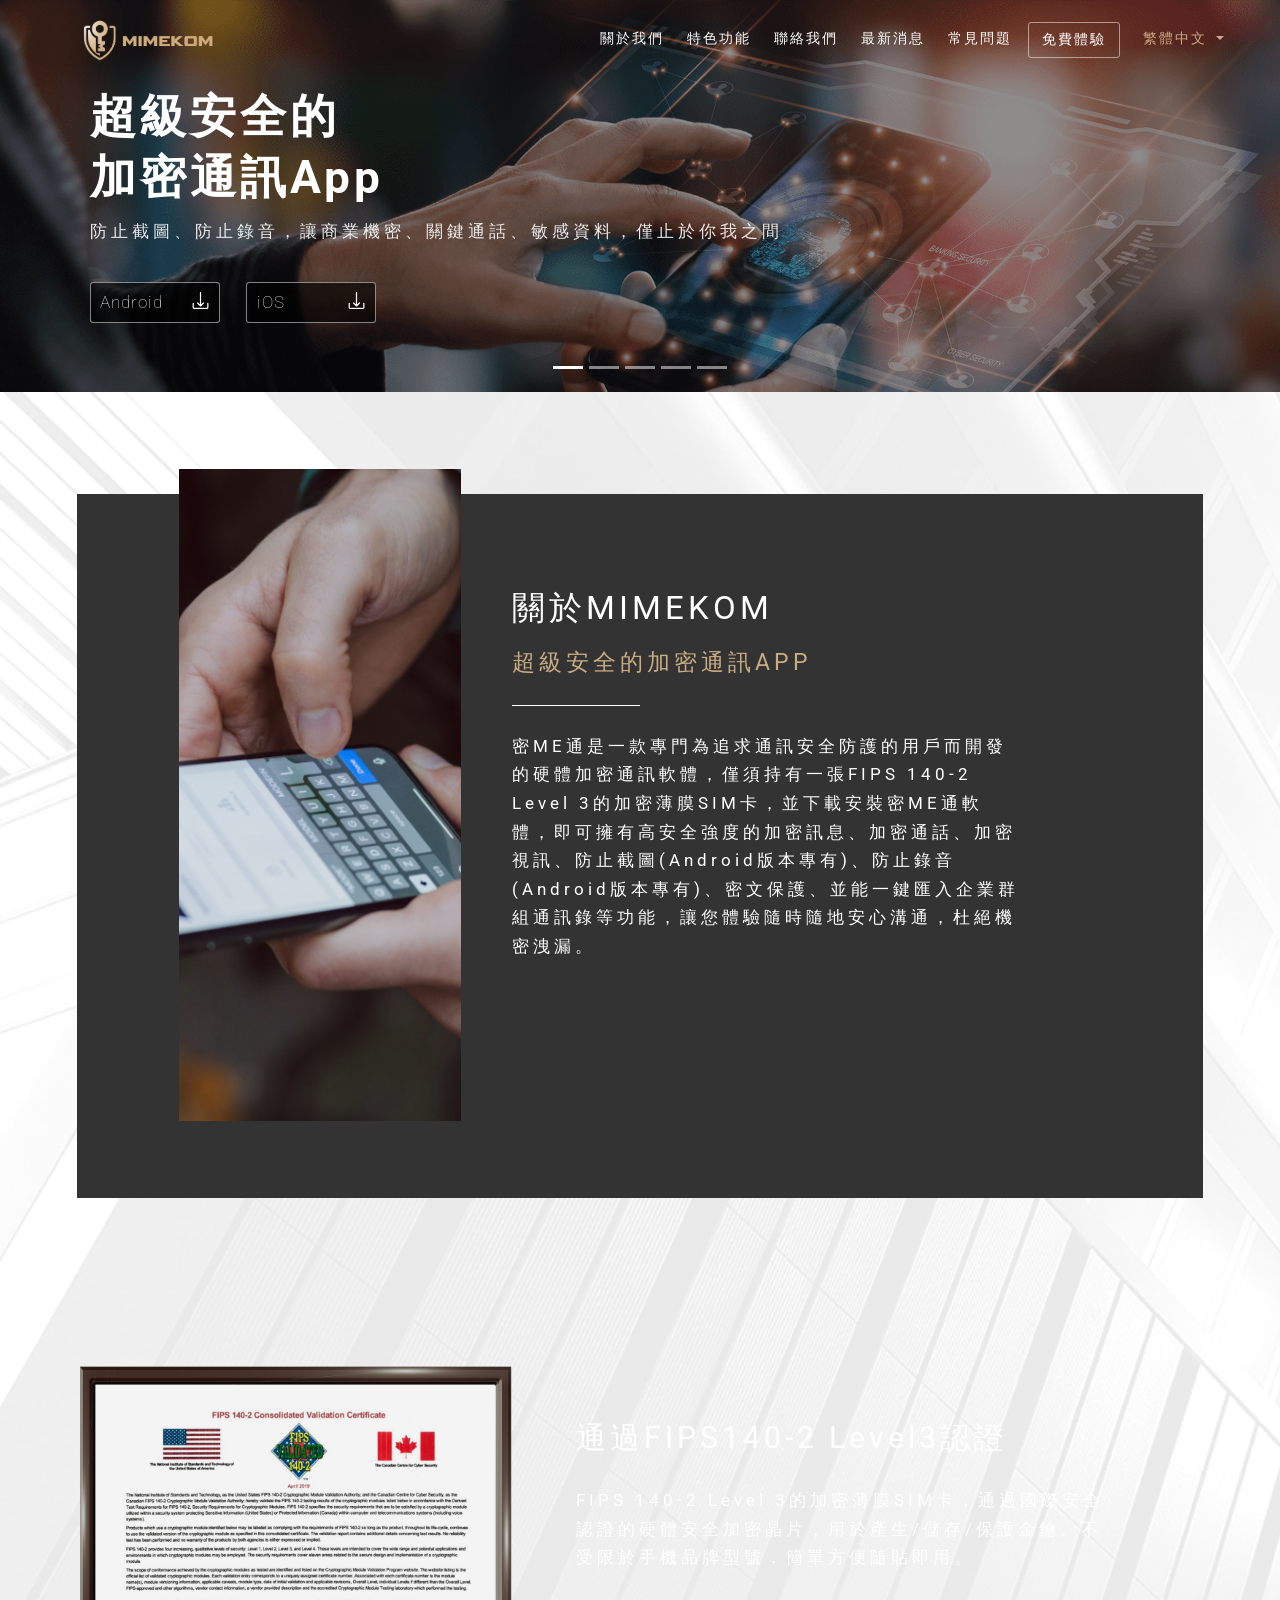
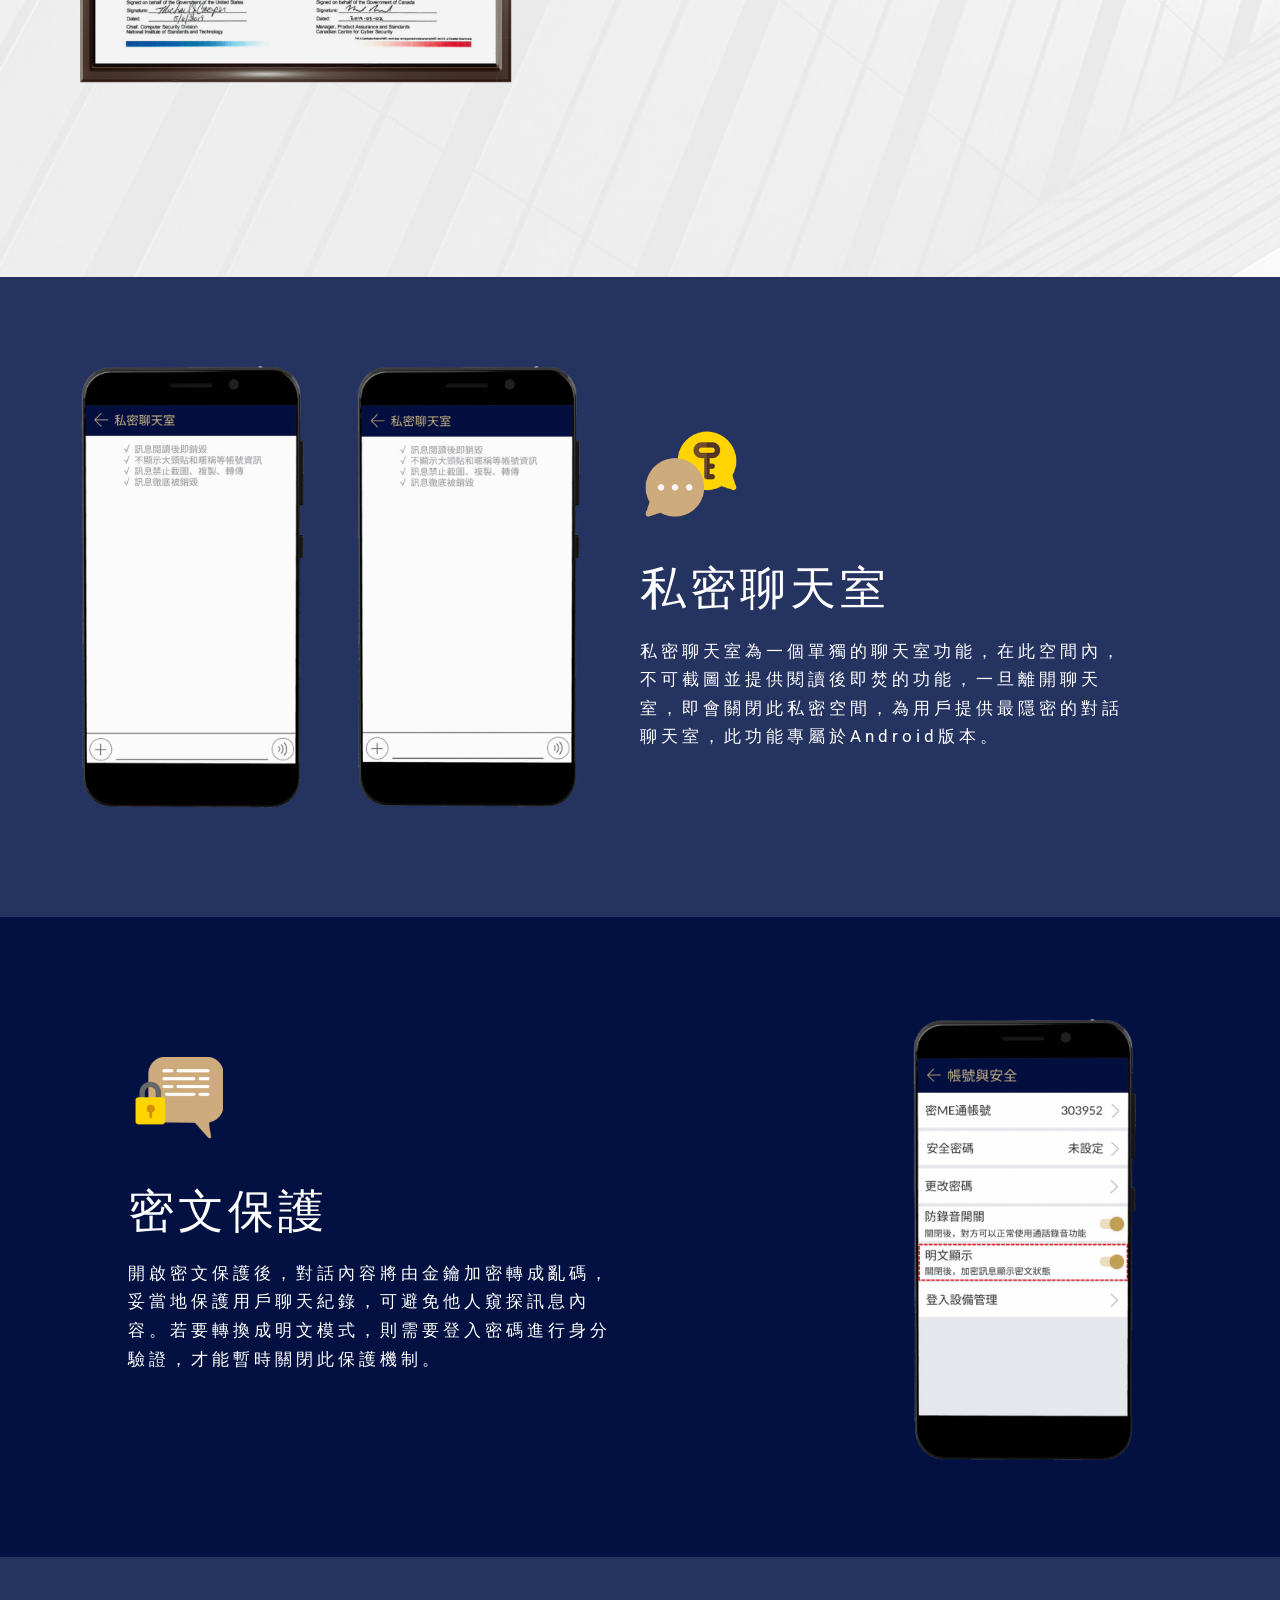
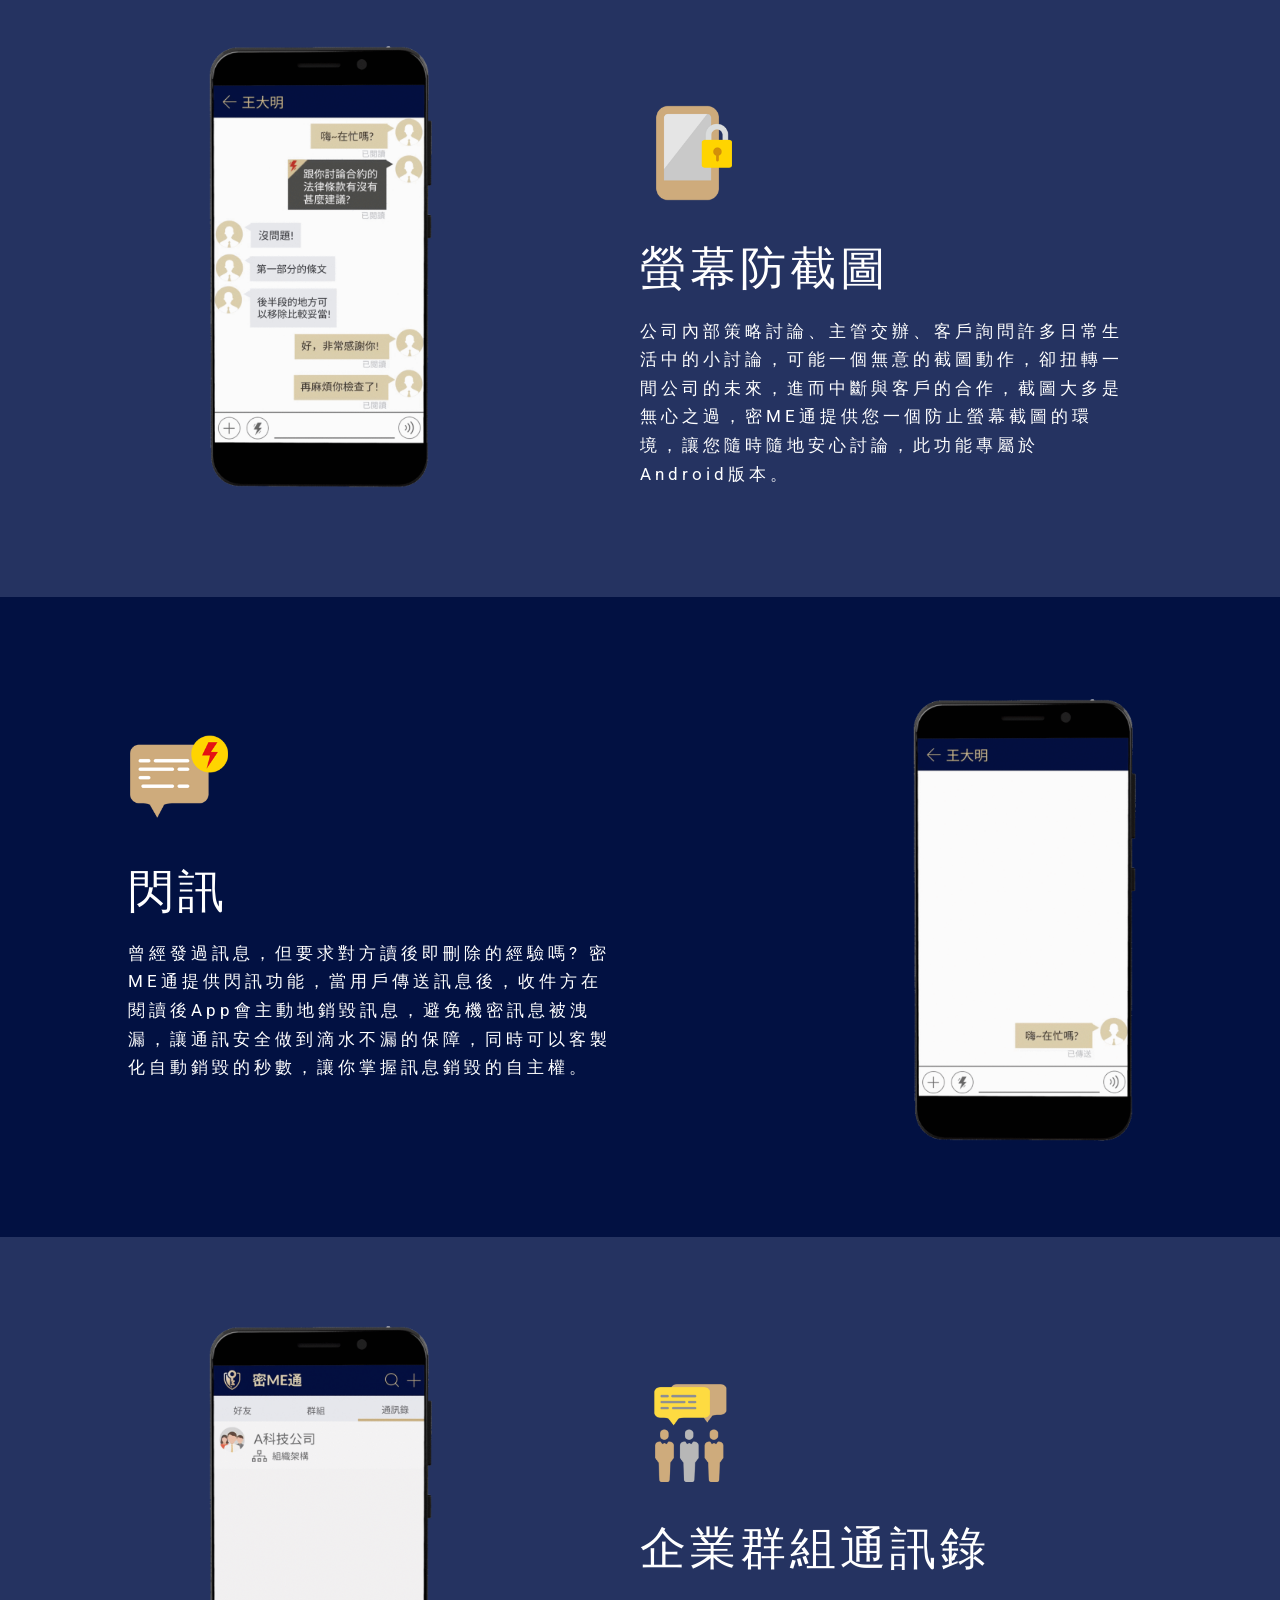
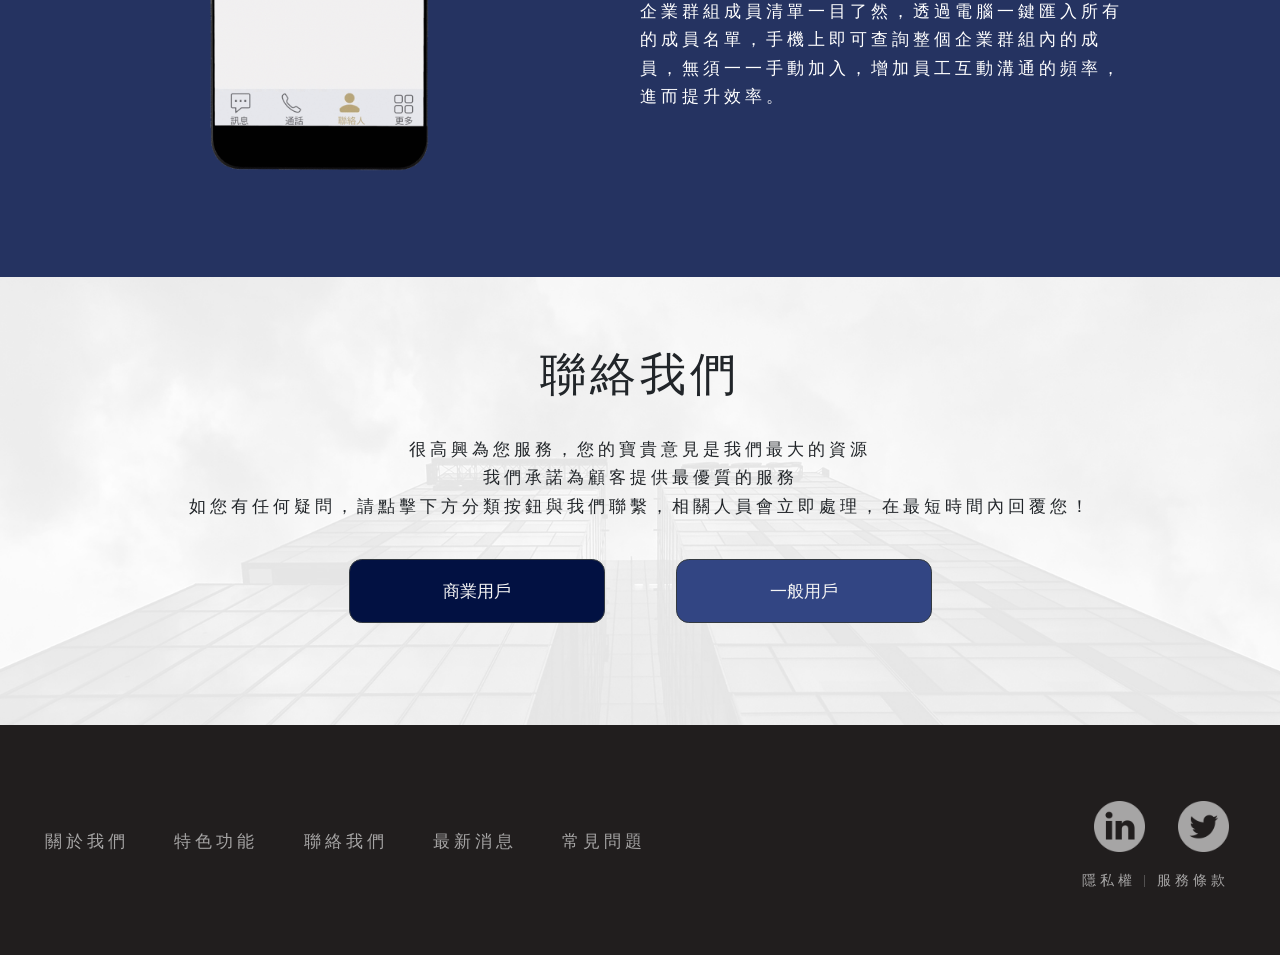
==== index.html @ b56d4051 "Update index.html" ====
<!DOCTYPE html>
<html>
 
<head>
	<title>密ME通 - 超級安全的加密通訊App</title>
	<meta name="description" content="密ME通是一款專門針對企業需求而開發的硬體加密通訊軟體，僅須持有一張FIPS 140-2 Level
	3的加密薄膜SIM卡，並下載安裝密ME通軟體，即可擁有高安全強度的加密訊息、加密通話、加密視訊、防止截圖、防止錄音、密文保護、並能一鍵匯入企業群組通訊錄等功能，讓您體驗隨時隨地安心溝通，杜絕機密洩漏。">
	<meta charset="UTF-8">
	<meta content="width=device-width, initial-scale=1" name="viewport" />
	<!-- Global site tag (gtag.js) - Google Analytics -->
	<script async src="https://www.googletagmanager.com/gtag/js?id=UA-180817405-1"></script>
	<script>
		window.dataLayer = window.dataLayer || [];
		function gtag() { dataLayer.push(arguments); }
		gtag('js', new Date());

		gtag('config', 'UA-180817405-1');
	</script>
	<link rel="stylesheet" type="text/css"
		href="https://stackpath.bootstrapcdn.com/bootstrap/4.5.0/css/bootstrap.min.css">
	<link rel="stylesheet" href="https://unpkg.com/aos@2.3.1/dist/aos.css">
	<link rel="stylesheet" href="css/hamburgers.css">
	<link rel="stylesheet" href="css/scrolling-nav.css">
	<link rel="stylesheet" href="css/general.css">
	<link rel="stylesheet" type="text/css" href="css/homepage/homepage.css">
	<link rel="stylesheet" type="text/css" href="css/font_rwd.css">
	<link rel="stylesheet" type="text/css" href="css/general_rwd.css">
	<link rel="stylesheet" type="text/css" href="css/homepage/homepage_rwd.css">
	<!-- <link rel="stylesheet" type="text/css" href="css/home.css"> -->
</head>

<body>
	<!-- navbar -->
	<nav id="mainNav" class="navbar navbar-expand-md fixed-top navtop">
		<div class="container">
			<a class="navbar-brand js-scroll-trigger" href="index.html"><img class="nav-logo" src="img/logo.png"></a>
			<button class="navbar-toggler hamburger hamburger--collapse" type="button" data-toggle="collapse"
				data-target="#navbarResponsive" aria-controls="navbarResponsive" aria-expanded="false"
				aria-label="Toggle navigation" id="hamburger_icon">
				<span class="hamburger-box navbar-toggler-icon">
					<span class="hamburger-inner"></span>
				</span>
			</button>
			<div class="collapse navbar-collapse" id="navbarResponsive">
				<ul class="navbar-nav ml-auto trans" id="nav-dropdown">
					<li class="nav-item">
						<a class="nav-link js-scroll-trigger md-text" href="#Information">關於我們</a>
					</li>
					<li class="nav-item">
						<a class="nav-link js-scroll-trigger md-text" href="#Feature">特色功能</a>
					</li>
					<li class="nav-item">
						<a class="nav-link js-scroll-trigger md-text" href="#Contact-us">聯絡我們</a>
					</li>
					<li class="nav-item">
						<a class="nav-link  md-text" href="news.html">最新消息</a>
					</li>
					<li class="nav-item">
						<a class="nav-link md-text" href="faq.html">常見問題</a>
					</li>
					<li class="nav-item">
						<a class="nav-link nav-link-btn md-text" href="free.html">免費體驗</a>
					</li>
					<li class="nav-item dropdown">
						<a class="nav-link dropdown-toggle nav-btn-custom md-text" id="dropdownMenuButton"
							data-toggle="dropdown" aria-haspopup="true" aria-expanded="false">繁體中文
						</a>
						<div class="dropdown-menu" aria-labelledby="dropdownMenuButton">
							<a class="dropdown-item md-text" href="#" style="color: #c9ac82;">繁體中文</a>
							<!-- <a class="dropdown-item md-text" href="#">日本語</a> -->
							<a class="dropdown-item md-text" href="EN/">English</a>
						</div>
					</li>
				</ul>
			</div>
		</div>
	</nav>
	<!-- Title -->
	<div id="Title">
		<!-- <img src="../../img/homepage/title_bg_01.png" style="display: none;">
		<img src="../../img/homepage/title_bg_02.png" style="display: none;">
		<img src="../../img/homepage/title_bg_03.png" style="display: none;">
		<img src="../../img/homepage/title_bg_04.png" style="display: none;">
		<img src="../../img/homepage/title_bg_05.png" style="display: none;"> -->
		<img src="../../img/homepage/mobile01.png" style="display: none;">
		<img src="../../img/homepage/mobile02.png" style="display: none;">
		<img src="../../img/homepage/mobile03.png" style="display: none;">
		<img src="../../img/homepage/mobile04.png" style="display: none;">
		<img src="../../img/homepage/mobile05.png" style="display: none;">




		<div id="carouselExampleIndicators" class="carousel slide" data-ride="carousel">
			<ol class="carousel-indicators">
				<li data-target="#carouselExampleIndicators" data-slide-to="0" class="active"></li>
				<li data-target="#carouselExampleIndicators" data-slide-to="1"></li>
				<li data-target="#carouselExampleIndicators" data-slide-to="2"></li>
				<li data-target="#carouselExampleIndicators" data-slide-to="3"></li>
				<li data-target="#carouselExampleIndicators" data-slide-to="4"></li>
			</ol>
			<div class="carousel-inner">
				<div class="bg1 carousel-item active">
					<div class="container">
						<div class="title-text">
							<h1 class="lg-title">超級安全的</h1>
							<h1 class="lg-title">加密通訊App</h1>
							<p class="lg-text">防止截圖、防止錄音，讓商業機密、關鍵通話、敏感資料，僅止於你我之間</p>
						</div>
					</div>
				</div>
				<div class="bg2 carousel-item">
					<div class="container">
						<div class="title-text">
							<h1 class="lg-title">智慧薄卡</h1>
							<h1 class="lg-title">讓你掌握金鑰</h1>
							<p class="lg-text">金鑰在手，達到點對點的加密，確保通訊滴水不漏</p>
						</div>
					</div>
				</div>
				<div class="bg3 carousel-item">
					<div class="container">
						<div class="title-text">
							<h1 class="lg-title">硬體加密</h1>
							<h1 class="lg-title">加倍安心</h1>
							<p class="lg-text">如金庫般的堅不可摧，杜絕機密被洩漏的危機</p>
						</div>
					</div>
				</div>
				<div class="bg4 carousel-item">
					<div class="container">
						<div class="title-text">
							<h1 class="lg-title">符合國際認證</h1>
							<h1 class="lg-title">最高等級證書</h1>
							<p class="lg-text">FIPS 140-2 Level 3 認證通過，等同銀行級別的高安全硬體加密器</p>
						</div>
					</div>
				</div>
				<div class="bg5 carousel-item">
					<div class="container">
						<div class="title-text">
							<h1 class="lg-title">啓動密文</h1>
							<h1 class="lg-title">一秒即天書</h1>
							<p class="lg-text">一鍵啓動，關鍵訊息全為密文，即使手機離身亦無後顧之憂</p>
						</div>
					</div>
				</div>
			</div>
			<!-- <a class="carousel-control-prev" href="#carouselExampleIndicators" role="button" data-slide="prev">
				<span class="carousel-control-prev-icon" aria-hidden="true"></span>
				<span class="sr-only">Previous</span>
			</a>
			<a class="carousel-control-next" href="#carouselExampleIndicators" role="button" data-slide="next">
				<span class="carousel-control-next-icon" aria-hidden="true"></span>
				<span class="sr-only">Next</span>
			</a> -->
		</div>
		<div class="dl-btns">
			<a href="android-dl.html">
				<button type="button" class="btn btn-outline-dark dl-btn" style="margin-right: 1.5em;">
					<p class="lg-text" style="margin-bottom: 0;">Android</p>
					<img src="img/download_icon_w.png">
				</button>
			</a>
			<a href="android-dl.html">
				<button type="button" class="btn btn-outline-dark dl-btn">
					<p class="lg-text" style="margin-bottom: 0;">iOS</p>
					<img src="img/download_icon_w.png">
				</button>
			</a>
		</div>
	</div>
	<!-- return top btn -->
	<div id="Return-top" class="at-top">
		<a class="upper-part" href="free.html">
			<p class="lg-text" style="margin-bottom: 0rem;">免費體驗</p>
		</a>
		<a class="lower-part js-scroll-trigger2" href="#Title">
			<img class="img-arrow" src="img/homepage/up_arrow.png">
			<p class="sm-text">T O P</p>
		</a>
	</div>
	<!-- Information -->
	<div id="Information">
		<div class="about-mimekom">
			<div class="content">
				<div class="about-image"></div>
				<div class="about-text">
					<p class="lg-title">關於MIMEKOM</p>
					<p class="sm-title">超級安全的加密通訊APP</p>
					<div class="line"></div>
					<p class="lg-text">密ME通是一款專門為追求通訊安全防護的用戶而開發的硬體加密通訊軟體，僅須持有一張FIPS 140-2 Level 3的加密薄膜SIM卡，並下載安裝密ME通軟體，即可擁有高安全強度的加密訊息、加密通話、加密視訊、防止截圖(Android版本專有)、防止錄音(Android版本專有)、密文保護、並能一鍵匯入企業群組通訊錄等功能，讓您體驗隨時隨地安心溝通，杜絕機密洩漏。
					</p>
					<!-- <div data-toggle="modal" data-target="#Video-link" class="lg-text play-video">
						觀看影片
						<div class="play-btn"></div>
					</div> -->
				</div>
			</div>
			<div class="content-mobile">
				<div class="about-text">
					<p class="xl-title">關於MIMEKOM</p>
					<p class="md-title" style="color: #c9ac82;">超級安全的加密通訊APP</p>
					<div class="line"></div>
					<p class="sm-title" style="font-weight: lighter;">密ME通是一款專門為追求通訊安全防護的用戶而開發的硬體加密通訊軟體，僅須持有一張FIPS 140-2 Level 3的加密薄膜SIM卡，並下載安裝密ME通軟體，即可擁有高安全強度的加密訊息、加密通話、加密視訊、防止截圖(Android版本專有)、防止錄音(Android版本專有)、密文保護、並能一鍵匯入企業群組通訊錄等功能，讓您體驗隨時隨地安心溝通，杜絕機密洩漏。
					</p>
					<!-- <div data-toggle="modal" data-target="#Video-link" class="sm-title play-video">
						觀看影片
						<div class="play-btn"></div>
					</div> -->
				</div>
			</div>
		</div>
		<div class="certificate">
			<div class="certificate-img"></div>
			<div class="phone">
				<div class="certificate-text">
					<p class="md-title">通過FIPS140-2 Level3認證</p>
					<p class="lg-text">FIPS 140-2 Level 3的加密薄膜SIM卡，通過國際安全認證的硬體安全加密晶片，用於產生/儲存/保護金鑰。不受限於手機品牌型號，簡單方便隨貼即用。

					</p>
				</div>
				<div class="certificate-text-mobile">
					<p class="xl-title">通過FIPS140-2 Level3認證</p>
					<p class="md-title">FIPS 140-2 Level 3的加密薄膜SIM卡，通過國際安全認證的硬體安全加密晶片，用於產生/儲存/保護金鑰。不受限於手機品牌型號，簡單方便隨貼即用。

					</p>
				</div>
			</div>
		</div>
	</div>
	<!-- Feature -->
	<div id="Feature">
		<div class="block1 light-block">
			<div class="block">
				<div class="phone1" data-aos="fade-right" data-aos-once="true"></div>
				<div class="phone2" data-aos="fade-right" data-aos-once="true"></div>
				<div class="text" data-aos="fade-up" data-aos-once="true">
					<div class="icon"></div>
					<p class="lg-title">私密聊天室</p>
					<p class="lg-text">私密聊天室為一個單獨的聊天室功能，在此空間內，不可截圖並提供閱讀後即焚的功能，一旦離開聊天室，即會關閉此私密空間，為用戶提供最隱密的對話聊天室，此功能專屬於Android版本。
					</p>
				</div>
			</div>
			<div class="block-mobile">
				<div class="text">
					<div class="icon"></div>
					<p class="xl-title">私密聊天室</p>
					<p class="md-title">私密聊天室為一個單獨的聊天室功能，在此空間內，不可截圖並提供閱讀後即焚的功能，一旦離開聊天室，即會關閉此私密空間，為用戶提供最隱密的對話聊天室，此功能專屬於Android版本。
					</p>
				</div>
				<div class="phone1"></div>
				<div class="phone2"></div>
			</div>
		</div>
		<div class="block2 dark-block">
			<div class="block">
				<div class="text" data-aos="fade-up" data-aos-once="true">
					<div class="icon"></div>
					<p class="lg-title">密文保護</p>
					<p class="lg-text">開啟密文保護後，對話內容將由金鑰加密轉成亂碼，妥當地保護用戶聊天紀錄，可避免他人窺探訊息內容。若要轉換成明文模式，則需要登入密碼進行身分驗證，才能暫時關閉此保護機制。</p>
				</div>
				<div class="phone1" data-aos="fade-left" data-aos-once="true"></div>
			</div>
			<div class="block-mobile">
				<div class="text">
					<div class="icon"></div>
					<p class="xl-title">密文保護</p>
					<p class="md-title">開啟密文保護後，對話內容將由金鑰加密轉成亂碼，妥當地保護用戶聊天紀錄，可避免他人窺探訊息內容。若要轉換成明文模式，則需要登入密碼進行身分驗證，才能暫時關閉此保護機制。
					</p>
				</div>
				<div class="phone3 phone"></div>
			</div>
		</div>
		<div class="block3 light-block">
			<div class="block">
				<div class="phone1" data-aos="fade-right" data-aos-once="true"></div>
				<div class="text" data-aos="fade-up" data-aos-once="true">
					<div class="icon"></div>
					<p class="lg-title">螢幕防截圖</p>
					<p class="lg-text">公司內部策略討論、主管交辦、客戶詢問許多日常生活中的小討論，可能一個無意的截圖動作，卻扭轉一間公司的未來，進而中斷與客戶的合作，截圖大多是無心之過，密ME通提供您一個防止螢幕截圖的環境，讓您隨時隨地安心討論，此功能專屬於Android版本。</p>
				</div>
			</div>
			<div class="block-mobile">
				<div class="text">
					<div class="icon"></div>
					<p class="xl-title">螢幕防截圖</p>
					<p class="md-title">公司內部策略討論、主管交辦、客戶詢問許多日常生活中的小討論，可能一個無意的截圖動作，卻扭轉一間公司的未來，進而中斷與客戶的合作，截圖大多是無心之過，密ME通提供您一個防止螢幕截圖的環境，讓您隨時隨地安心討論，此功能專屬於Android版本。</p>
				</div>
				<div class="phone4 phone"></div>
			</div>
		</div>
		<div class="block4 dark-block">
			<div class="block">
				<div class="text" data-aos="fade-up" data-aos-once="true">
					<div class="icon"></div>
					<p class="lg-title">閃訊</p>
					<p class="lg-text">
						曾經發過訊息，但要求對方讀後即刪除的經驗嗎? 密ME通提供閃訊功能，當用戶傳送訊息後，收件方在閱讀後App會主動地銷毀訊息，避免機密訊息被洩漏，讓通訊安全做到滴水不漏的保障，同時可以客製化自動銷毀的秒數，讓你掌握訊息銷毀的自主權。</p>
				</div>
				<div class="phone1" data-aos="fade-left" data-aos-once="true"></div>
			</div>
			<div class="block-mobile">
				<div class="text">
					<div class="icon"></div>
					<p class="xl-title">閃訊</p>
					<p class="md-title">
						曾經發過訊息，但要求對方讀後即刪除的經驗嗎? 密ME通提供閃訊功能，當用戶傳送訊息後，收件方在閱讀後App會主動地銷毀訊息，避免機密訊息被洩漏，讓通訊安全做到滴水不漏的保障，同時可以客製化自動銷毀的秒數，讓你掌握訊息銷毀的自主權。</p>
				</div>
				<div class="phone5 phone"></div>
			</div>
		</div>
		<div class="block5 light-block">
			<div class="block">
				<div class="phone1" data-aos="fade-right" data-aos-once="true"></div>
				<div class="text" data-aos="fade-up" data-aos-once="true">
					<div class="icon"></div>
					<p class="lg-title">企業群組通訊錄</p>
					<p class="lg-text">企業群組成員清單一目了然，透過電腦一鍵匯入所有的成員名單，手機上即可查詢整個企業群組內的成員，無須一一手動加入，增加員工互動溝通的頻率，進而提升效率。

					</p>
				</div>
			</div>
			<div class="block-mobile">
				<div class="text">
					<div class="icon"></div>
					<p class="xl-title">企業群組通訊錄</p>
					<p class="md-title">
						企業群組成員清單一目了然，透過電腦一鍵匯入所有的成員名單，手機上即可查詢整個企業群組內的成員，無須一一手動加入，增加員工互動溝通的頻率，進而提升效率。</p>
				</div>
				<div class="phone6 phone"></div>
			</div>
		</div>
	</div>
	<!-- Contact us -->
	<div id="Contact-us">
		<div class="block">
			<p class="lg-title">聯絡我們</p>
			<p class="lg-text">
				很高興為您服務，您的寶貴意見是我們最大的資源<br>
				我們承諾為顧客提供最優質的服務<br>
				如您有任何疑問，請點擊下方分類按鈕與我們聯繫，相關人員會立即處理，在最短時間內回覆您！
			</p>
			<div class="contact-btns">

				<a class="lg-title"
					href='mailto:MIMEKOM@mimekom.com?subject=商業用戶%20%20[*公司名稱/*個人姓名]&body=您好，非常歡迎您來信詢問，請詳細填寫基本資料，我們將竭誠為您服務!%20（星號*為必須填寫）%0A %0D*公司名稱:%0A%0D*姓名:%0A%0D*您的問題:%0A%0D'><button
						type="button" class="btn btn-outline-dark btn1 lg-text">商業用戶</button></a>


				<a class="lg-title"
					href='mailto:MIMEKOM@mimekom.com?subject=一般用戶%20%20[*個人姓名]&body=您好，非常歡迎您來信詢問，請詳細填寫基本資料，我們將竭誠為您服務!%20（星號*為必須填寫）%0A%0D*姓名:%0A%0D*您的問題:%0A%0D'><button
						type="button" class="btn btn-outline-dark btn2 lg-text">一般用戶</button></a>
			</div>

		</div>
		<div class="block-mobile">
			<p class="xl-title">聯絡我們</p>
			<p class="sm-title">
				很高興為您服務，您的寶貴意見是我們最大的資源
				我們承諾為顧客提供最優質的服務
				如您有任何疑問，請點擊下方分類按鈕與我們聯繫，相關人員會立即處理，在最短時間內回覆您！
			</p>
			<div class="contact-btns">

				<a class="md-title"
					href='mailto:MIMEKOM@mimekom.com?subject=商業用戶%20%20[*公司名稱/*個人姓名]&body=您好，非常歡迎您來信詢問，請詳細填寫基本資料，我們將竭誠為您服務!%20（星號*為必須填寫）%0A %0D*公司名稱:%0A%0D*姓名:%0A%0D*您的問題:%0A%0D'><button
						type="button" class="btn btn-outline-dark btn1 md-title">商業用戶</button></a>


				<a class="md-title"
					href='mailto:MIMEKOM@mimekom.com?subject=一般用戶%20%20[*個人姓名]&body=您好，非常歡迎您來信詢問，請詳細填寫基本資料，我們將竭誠為您服務!%20（星號*為必須填寫）%0A%0D*姓名:%0A%0D*您的問題:%0A%0D'><button
						type="button" class="btn btn-outline-dark btn2 md-title">一般用戶</button></a>

			</div>
		</div>
	</div>
	<!-- footer -->
	<div id="Footer">
		<div class="contact-btns">
			<a class="lg-text footer_icon footer-btn js-scroll-trigger" href="#Information">關於我們</a>
			<a class="lg-text footer-btn js-scroll-trigger" href="#Feature">特色功能</a>
			<a class="lg-text footer-btn js-scroll-trigger" href="#Contact-us">聯絡我們</a>
			<a class="lg-text footer-btn" href="news.html">最新消息</a>
			<a class="lg-text footer-btn" href="faq.html">常見問題</a>
		</div>
		<div class="right-stuff">
			<a class="icon1" href='https://www.linkedin.com/in/mimekom-mimekom-8018a61b9/'></a>
			<a class="icon2" href='https://twitter.com/MIMEKOM'></a>
			<p class="md-text">
				<a data-toggle="modal" data-target="#Privacy">隱私權</a>
				|
				<a data-toggle="modal" data-target="#Service">服務條款</a><br>
				<!-- © 2020 Taisys technologies CO.， Ltd -->
			</p>
			<p class="sm-title mobile">
				<a data-toggle="modal" data-target="#Privacy">隱私權</a>
				|
				<a data-toggle="modal" data-target="#Service">服務條款</a><br>
				<!-- © 2020 Taisys technologies CO.， Ltd -->
			</p>
		</div>
	</div>
	<!-- Modal -->
	<div class="modal fade" id="Video-link" tabindex="-1" role="dialog" aria-labelledby="exampleModalLongTitle"
		aria-hidden="true">
		<div class="modal-dialog" role="document">
			<div class="modal-content">
				<div class="modal-header">
					<h5 class="modal-title md-title" id="exampleModalLongTitle">關於MIMEKOM</h5>
					<button type="button" class="close" data-dismiss="modal" aria-label="Close">
						<span aria-hidden="true">
							&times;
						</span>
					</button>
				</div>

				<div class="modal-body lg-text">
					<iframe class="yt-video" src="https://www.youtube.com/embed/lGF2QrDLXCM" allowfullscreen>
					</iframe>
				</div>
				<div class="modal-footer">
					<button type="button" class="btn btn-secondary" data-dismiss="modal">Close</button>
				</div>
			</div>
		</div>
	</div>
	<div class="modal fade" id="Privacy" tabindex="-1" role="dialog" aria-labelledby="exampleModalLongTitle"
		aria-hidden="true">
		<div class="modal-dialog" role="document">
			<div class="modal-content">
				<div class="modal-header">
					<h5 class="modal-title md-title" id="exampleModalLongTitle" style="text-align: center;">
						隱私權政策及個人資料保護聲明</h5>
					<button type="button" class="close" data-dismiss="modal" aria-label="Close">
						<span aria-hidden="true">
							&times;
						</span>
					</button>
				</div>
				<div class="modal-body lg-text">
					<br>
					<h3 style="text-align: center;">密ME通</h3><br>
					本公司十分重視您的隱私權且遵循「個人資料保護法」之規定，請詳閱下列內容：<br>
					<br>
					1. 適用範圍<br>
					本隱私權及個人資料保護聲明（下稱「本聲明」）適用於本公司為提供密ME通（MIMEKOM）軟體及服務（下稱「本軟體」及「本服務」）所蒐集到可識別身份的資料；也包括本公司處理在商業合作夥伴上，分享用戶的任何身分識別資料。本聲明不適用於本公司以外的公司，也不適用於非本公司所雇用或管理的人員。<br>
					<br>
					2. 個資安全保護<br>
					2.1
					本公司會將每位用戶的個人資料妥善保存於資料儲存系統當中，採取嚴密的防護措施防止未取得授權人員之接觸。為此，本公司可能將用戶之個人資料提供給商業合作夥伴或關係企業。因此業務需要而有必要委託第三者提供服務時，本公司亦會嚴格要求其遵守保密義務，並且採取必要檢查程式以確定其將確實遵守。<br>
					2.2
					用戶應瞭解並同意，本公司依據法律要求，或基於以下目的之合理必要範圍內，認定必須將用戶的帳號資訊或所用設備相關訊息加以保存或揭露予政府機關、司法機關或未成年人之家長或監護人時，得加以保存及揭露：<br>
					2.2.1 遵守法令或政府機關之要求；<br>
					2.2.2 為提供本軟體及本服務所必須者；<br>
					2.2.3 為防止他人權益之重大危害而有必要者；或<br>
					2.2.4 為免除用戶及公眾之生命、身體、自由、權利、財產上之急迫危險者。<br>
					<br>
					3. 用戶個人資料之蒐集目的及類別<br>
					3.1 如下載、安裝、使用本軟體、取得帳號與登錄成為本軟體及本服務之用戶，則本公司將會請用戶提供之個人資料，包括但不限於：姓名、行動電話門號、行動電話SIM卡號碼、電子郵件地址等。<br>
					3.2 本軟體及本服務使用過程中可能需要收集、處理用戶所用設備之資料如下：<br>
					3.2.1 設備之基本資訊：<br>
					包括設備ID、MAC位址、品牌、APP安裝檔名、APP版本號碼、設備解析度、系統版本號碼和藍芽連接資訊。<br>
					3.2.2 網路資訊：<br>
					包括網路連接狀態、連網模式、晶片管家網路使用權限。<br>
					3.2.3 個人資訊：包括帳號資訊、連絡人資訊等。<br>
					3.2.4 應用程式資訊：包括服務是否啟動等。<br>
					3.3 本軟體使用過程中需要連網和取得或使用以下設備權限或功能：儲存、照相機、連絡人、藍芽、麥克風。<br>
					<br>
					4. 個人資料利用之期間、地區、對象及方式<br>
					4.1 期間：<br>
					4.1.1 依據上開蒐集目的之存續期間。<br>
					4.1.2 依相關法令規定或契約約定之保存年限。<br>
					4.2 地區：<br>
					本公司所在地、本公司之關係企業及與本公司有業務往來之商業合作夥伴所在地。<br>
					4.3 使用對象：<br>
					本公司、本公司之關係企業及與本公司有業務往來之商業合作夥伴。<br>
					4.4 方式：<br>
					以自動化機器或其他非自動化之利用方式（例如言詞、書面、電話、簡訊、電子郵件、傳真、電子文件、新聞雜誌、政府公報或網站公告等紙本或非紙本及其他合於當時科技之適當方式）利用之。<br>
					<br>
					5. 個資之蒐集、處理、利用及告知事項<br>
					5.1
					用戶瞭解並同意本公司在符合提供本軟體及本服務之使用目的下蒐集其個人資料。本公司承諾依個人資料保護法規定蒐集、處理、利用及保存每位用戶之個人資料，且承諾於符合提供本軟體及本服務之使用目的下使用上述個人資料。<br>
					5.2 用戶針對本公司所保有之用戶個人資料，得行使下列權利：<br>
					5.2.1 得向本公司查詢、請求閱覽或請求製給複製本。<br>
					5.2.2 得向本公司請求補充或更正，惟依法用戶應為適當之釋明。<br>
					5.2.3 得向本公司請求停止蒐集、處理或利用及請求刪除，惟依法本公司因執行業務所必須者，得不依用戶請求為之。<br>
					<br>
					6. 用戶不提供個人資料所致權益之影響<br>
					本公司係基於上述目的而須蒐集、處理或利用用戶之個人資料，如用戶不同意本公司蒐集、處理及利用用戶之個人資料，或是用戶之個人資料提供不完整，則本公司將無法提供用戶最完善服務，尚請見諒。<br>
					<br>
					7. 連結網頁之使用<br>
					本軟體提供與其他網站的連結，用戶可經由該連結，點選進入其他網站；但此方式並不保證您於該連結網站中的隱私權。<br>
					<br>
					8. 本聲明之修正<br>
					本聲明將因應需求隨時進行修正，以落實保障用戶隱私權及個人資料之立意。修正後之本聲明將同步刊登於官方網頁與最新版之本軟體內。<br>
					<br><br><br><br><br>
					<hr /><br>
					<h3 style="text-align: center;">晶片管家</h3><br>
					本公司十分重視您的隱私權且遵循「個人資料保護法」之規定，請詳閱下列內容：<br>
					<br>
					1. 適用範圍<br>
					本隱私權及個人資料保護聲明（下稱「本聲明」）適用於本公司為提供晶片管家軟體及服務（下稱「本軟體」及「本服務」）所蒐集到可識別身份的資料；也包括本公司處理在商業合作夥伴上，分享用戶的任何身分識別資料。本聲明不適用於本公司以外的公司，也不適用於非本公司所雇用或管理的人員。<br>
					<br>
					2. 個資安全保護<br>
					2.1
					本公司會將每位用戶的個人資料妥善保存於資料儲存系統當中，採取嚴密的防護措施防止未取得授權人員之接觸。為此，本公司可能將用戶之個人資料提供給商業合作夥伴或關係企業。因此業務需要而有必要委託第三者提供服務時，本公司亦會嚴格要求其遵守保密義務，並且採取必要檢查程式以確定其將確實遵守。<br>
					2.2
					用戶應瞭解並同意，本公司依據法律要求，或基於以下目的之合理必要範圍內，認定必須將用戶的帳號資訊或所用設備相關訊息加以保存或揭露予政府機關、司法機關或未成年人之家長或監護人時，得加以保存及揭露：<br>
					2.2.1 遵守法令或政府機關之要求；<br>
					2.2.2 為提供本軟體及本服務所必須者；<br>
					2.2.3 為防止他人權益之重大危害而有必要者；或<br>
					2.2.4 為免除用戶及公眾之生命、身體、自由、權利、財產上之急迫危險者。<br>
					<br>
					3. 用戶個人資料之蒐集目的及類別<br>
					3.1 如下載、安裝、使用本軟體、取得帳號與登錄成為本軟體及本服務之用戶，則本公司將會請用戶提供之個人資料，包括但不限於：姓名、行動電話門號、行動電話SIM卡號碼、電子郵件地址等。<br>
					3.2 本軟體及本服務使用過程中可能需要收集、處理用戶所用設備之資料如下：<br>
					3.2.1 設備之基本資訊：<br>
					包括設備ID、MAC位址、品牌、APP安裝檔名、APP版本號碼、設備解析度、系統版本號碼和藍芽連接資訊。<br>
					3.2.2 網路資訊：<br>
					包括網路連接狀態、連網模式、晶片管家網路使用權限。<br>
					3.2.3 個人資訊：包括帳號資訊、連絡人資訊等。<br>
					3.2.4 應用程式資訊：包括服務是否啟動等。<br>
					3.3 本軟體使用過程中需要連網和取得或使用以下設備權限或功能：儲存、照相機、連絡人、藍芽、麥克風。<br>
					<br>
					4. 個人資料利用之期間、地區、對象及方式<br>
					4.1 期間：<br>
					4.1.1 依據上開蒐集目的之存續期間。<br>
					4.1.2 依相關法令規定或契約約定之保存年限。<br>
					4.2 地區：<br>
					本公司所在地、本公司之關係企業及與本公司有業務往來之商業合作夥伴所在地。<br>
					4.3 使用對象：<br>
					本公司、本公司之關係企業及與本公司有業務往來之商業合作夥伴。<br>
					4.4 方式：<br>
					以自動化機器或其他非自動化之利用方式（例如言詞、書面、電話、簡訊、電子郵件、傳真、電子文件、新聞雜誌、政府公報或網站公告等紙本或非紙本及其他合於當時科技之適當方式）利用之。<br>
					<br>
					5. 個資之蒐集、處理、利用及告知事項<br>
					5.1
					用戶瞭解並同意本公司在符合提供本軟體及本服務之使用目的下蒐集其個人資料。本公司承諾依個人資料保護法規定蒐集、處理、利用及保存每位用戶之個人資料，且承諾於符合提供本軟體及本服務之使用目的下使用上述個人資料。<br>
					5.2 用戶針對本公司所保有之用戶個人資料，得行使下列權利：<br>
					5.2.1 得向本公司查詢、請求閱覽或請求製給複製本。<br>
					5.2.2 得向本公司請求補充或更正，惟依法用戶應為適當之釋明。<br>
					5.2.3 得向本公司請求停止蒐集、處理或利用及請求刪除，惟依法本公司因執行業務所必須者，得不依用戶請求為之。<br>
					<br>
					6. 用戶不提供個人資料所致權益之影響<br>
					本公司係基於上述目的而須蒐集、處理或利用用戶之個人資料，如用戶不同意本公司蒐集、處理及利用用戶之個人資料，或是用戶之個人資料提供不完整，則本公司將無法提供用戶最完善服務，尚請見諒。<br>
					<br>
					7. 連結網頁之使用<br>
					本軟體提供與其他網站的連結，用戶可經由該連結，點選進入其他網站；但此方式並不保證您於該連結網站中的隱私權。<br>
					<br>
					8. 本聲明之修正<br>
					本聲明將因應需求隨時進行修正，以落實保障用戶隱私權及個人資料之立意。修正後之本聲明將同步刊登於官方網頁與最新版之本軟體內。<br>

				</div>
				<div class="modal-footer">
					<button type="button" class="btn btn-secondary" data-dismiss="modal">Close</button>
				</div>
			</div>
		</div>
	</div>
	<div class="modal fade" id="Service" tabindex="-1" role="dialog" aria-labelledby="exampleModalLongTitle"
		aria-hidden="true">
		<div class="modal-dialog" role="document">
			<div class="modal-content">
				<div class="modal-header">
					<h5 class="modal-title md-title" id="exampleModalLongTitle" style="text-align: center;">服務條款</h5>
					<button type="button" class="close" data-dismiss="modal" aria-label="Close">
						<span aria-hidden="true">
							&times;
						</span>
					</button>
				</div>
				<div class="modal-body lg-text">
					<br>
					<h3 style="text-align: center;">密ME通</h3><br>
					本公司依照以下條款之約定(下稱「本條款」)，提供用戶使用密ME通（MIMEKOM）軟體及服務(下稱「本軟體」及「本服務」)。請用戶務必詳細閱讀本條款相關內容以保障權益。
					<br>
					1. 對本條款之同意<br>
					1.1 本軟體及本服務如一經用戶實際使用，則將視為已確實閱讀、瞭解並不可撤銷地同意遵守本條款。<br>
					1.2 若用戶未滿二十歲，則除用戶本人須遵守本條款外，其家長（或監護人）應同時閱讀、瞭解並同意遵守本條款之所有內容，用戶方得使用或繼續使用本軟體及本服務。<br>
					<br>
					2. 服務內容<br>
					2.1
					本公司給予用戶一項不可轉讓及非排他性的許可，以使用本軟體及本服務。用戶可以為非商業目的在單一台終端設備上安裝、使用本軟體。用戶可以為使用本軟體及服務的目的複製本軟體的一個副本，僅用作備份。備份副本必須包含原軟體中含有的所有著作權資訊。<br>
					2.2 本條款所未明示授權的其他一切權利仍由本公司保留，用戶在行使這些權利時，須另外取得本公司的書面許可。本公司如果未行使前述任何權利，並不構成對該權利的放棄。<br>
					2.3 用戶除需自行配備使用本軟體及本服務服務所需之終端設備並負擔所需費用（包括但不限於預載本軟體之行動傳輸費用）外，此亦表示用戶已同意並應遵守該設備之使用條款或相關說明。<br>
					2.4
					本公司已為不同的終端、系統等開發不同的軟體版本，用戶可依實際情況選擇合適的版本進行安裝。安裝程式後，用戶需要按照該程式提示的步驟正確安裝。本公司保留在任何時候為用戶提供本軟體的修改、升級版本的權利，以及為修改或升級服務收取費用的權利。軟體新版本發布後，本公司不保證舊版本軟體的繼續可用。<br>
					2.5
					本公司擁有未經事先通知用戶而修改本軟體功能、中斷或中止軟體使用的權利。本公司行使修改或中斷軟體使用的權利所造成之任何損失，除本公司對之有故意或重大過失外，用戶同意本公司不需對用戶或任何商業合作夥伴負責。<br>
					<br>
					3. 帳號<br>
					3.1
					用戶應妥善保管其於本軟體及本服務之帳號和密碼，並就其帳號及密碼項下的一切活動負全部責任。如因用戶自身原因導致被他人獲悉自己的之帳號資料（包括但不限於密ME通帳號、密碼、安全晶片PIN碼、其他相關個人資料），則應由用戶自行承擔因此所致的損害。<br>
					3.2 本軟體及本服務之用戶得隨時自行停止使用本軟體及本服務。於用戶自行停止使用本軟體及服務後，本公司將依本條款第3.4條之規定處理其帳號。<br>
					3.3
					如用戶違反本條款時，本公司應通知該用戶以使其改善，如該用戶無視通知而仍未改善或仍繼續違反本條款時，本公司得不通知該用戶而立即刪除其帳號，並終止提供本軟體及本服務。但如有事實足認用戶違反本條款第6.2條或第6.3條時，本公司得不通知該用戶而立即刪除其帳號，並終止提供本軟體及本服務。<br>
					3.4 就自最後一次連線起已超過一年以上未使用之帳號，本公司依本條款得刪除該帳號，但應於刪除之15日前通知該帳號之用戶，如於此期間用戶有使用該帳號者，則不應予刪除。<br>
					<br>
					4. 權利歸屬<br>
					本公司就本軟體及本服務所提供之所有著作及資料，其著作權、專利權、商標、營業秘密、其他智慧財產權、所有權及其他權利，均為本公司或其合法權利人所有，除事先經本公司或合法權利人之合法授權外，用戶不得擅自重制、公開傳輸、改作、編輯、散布或以其他任何形式，基於任何目的加以使用，否則應負擔相關之法律責任。基此，用戶不得對本軟體進行反向工程、反向編譯或反向彙編或以其他方式試圖發現本軟體的原始程式碼和演算法，亦不得修改本軟體、禁用本軟體的任何功能或創作基於本軟體的衍生作品，否則應負擔相關之法律責任。<br>
					<br>
					5. 隱私權及個人資料<br>
					5.1 針對用戶所提供之個人資料，包括姓名、電話號碼、電子郵寄地址及其他依法受保護之個人資料，非經用戶之同意或依法令之規定，本公司絕不對外揭露。<br>
					5.2
					本軟體使用過程中可能需要收集、處理用戶所用設備的如下資料：設備的基本資訊，包括設備ID、MAC位址、品牌、APP安裝檔名、APP版本號碼、設備解析度、系統版本號碼和藍芽連接資訊；網路資訊，包括網路連接狀態、連網模式、晶片管家網路使用權限；個人資訊，包括帳號資訊、連絡人資訊等；應用程式資訊，包括服務是否啟動等。<br>
					5.3 本軟體使用過程中需要連上網路和取得使用以下設備或其功能之許可：儲存、照相機、連絡人、藍芽、麥克風。<br>
					5.4
					本公司非常重視對用戶個人資料及隱私權的保護，本公司僅將上述相關個人資料用於改進產品或向用戶提供自訂服務或技術支援，而不會以任何其他可識別用戶個人身份的形式揭露該等個人資料。<br>
					5.5
					對於用戶所登錄或留存之個人資料，用戶同意本公司、與本公司合作之商業夥伴，得於合理之範圍內蒐集、處理及利用該等個人資料，以作為資料統計分析、網路行為之調查研究或為其他任何合法之使用。<br>
					5.6 有關本軟體及本服務使用者資料使用與保護之細部約定，用戶同意依照本公司所載之隱私權及個人資料保護聲明<br>
					<br>
					6. 用戶責任與義務<br>
					6.1
					用戶使用本軟體及本服務除應遵守相關國家或地區的法令、一切相關規定與慣例及本條款規範外，若用戶行為涉及不法時，應自負相關法律責任，本公司並將主動報請或配合司法機關或相關主管機關調查處理。如因用戶違背本條款或相關法令，或有侵害他人權利之不法或不當行為，致本公司或關係企業、受雇人、受託人、代理人及其他相關履行輔助人受有損害或支出費用（包括但不限於因進行民事、刑事及行政訴訟所支出之訴訟費用及律師費）時，用戶應負擔損害賠償責任。<br>
					6.2 除非法律允許或本公司書面許可，用戶不得從事下列行為：<br>
					6.2.1 刪除本軟體及其副本上關於著作權的資訊；<br>
					6.2.2 對本軟體進行反向工程、反向彙編、反向編譯，或者以其他方式試圖發現本軟體的原始程式碼；<br>
					6.2.3 對本公司及合法權利人擁有智慧財產權的內容進行出租、出借、複製、修改、連結、轉載、改作、發表、出版、建立鏡像網站等；<br>
					6.2.4
					對本軟體或者本軟體運行過程中釋放到任何終端記憶體中的資料、軟體運行過程中用戶端與伺服器端的交互資料，以及本軟體運行所必需的系統資料，進行複製、修改、增加、刪除、掛載執行或創作任何衍生作品，形式包括但不限於使用外掛程式、外掛或非經本公司授權的商業合作夥伴工具或服務接入本軟體和相關系統；<br>
					6.2.5 通過修改或偽造本軟體運行中的指令、資料，增加、刪減、變動本軟體的功能或執行效果，或者將用於上述用途的軟體、方法進行營利或公開傳輸，無論此等行為是否為商業目的；<br>
					6.2.6 通過非本公司開發、授權的商業合作夥伴軟體、外掛程式、外掛、系統，登錄或使用本軟體及本服務，或製作、散布、傳輸上述工具；<br>
					6.2.7 其他未經本公司明示授權的行為。<br>
					6.3
					用戶理解並同意，用戶不得利用其帳號或本軟體及本服務製作、複製、散布、傳輸如下干擾密ME通(MIMEKOM)正常營運，以及侵犯其他用戶或商業合作夥伴合法權益的內容，包括但不限於：<br>
					6.3.1 散布、播送、傳輸、儲存違反當地國家法律法規禁止的內容；<br>
					6.3.2 散布、播送、傳輸、儲存侵害他人名譽權、肖像權、智慧財產權、商業秘密等合法權利的內容；<br>
					6.3.3 散布、播送、傳輸、儲存侵害他人隱私或個人資料的內容；<br>
					6.3.4 發表、播送、傳輸騷擾、廣告資訊、垃圾資訊或任何含有性或性暗示的內容；<br>
					6.3.5 其他違反法律法規、政策及善良風俗或干擾本軟體及本服務正常營運和侵犯其他使用者或商業合作夥伴合法權益的內容。<br>
					6.4
					用戶理解並同意，本軟體同大多數電腦軟體及手機應用程式一般，可能會受多種因素影響，包括但不限於用戶自身的原因、網路服務品質、社會環境等；也可能會產生各種安全問題，包括但不限於他人非法利用用戶資料，進行現實中的騷擾；用戶下載安裝的其他軟體或存取的其他網站中可能含有病毒、木馬程式或其他惡意程式，威脅用戶的終端設備資訊和資料安全，繼而影響本軟體的正常使用等。因此，用戶應加強資訊安全及個人資料的保護意識，注意密碼保護，以免遭受損失。<br>
					<br>
					7. 安全維護責任<br>
					7.1
					當用戶通知本公司其帳號遭第三人入侵（如帳號遭他人竊取）時，本公司應於確認該入侵行為後，對該帳號進行停權或刪除以保護該被入侵之帳號。就帳號遭竊取之用戶，本公司應提供該用戶關於如何創設新的帳號或回復帳號（僅限於技術可行之範圍）之資訊。<br>
					7.2
					本公司將盡力維護本軟體及本服務符合當時科技水準可合理期待之安全性，以防止不法入侵、取得、竄改、毀損用戶使用本軟體及本服務之相關紀錄或個人資料，並於系統遭不法入侵或破壞時，採取合理措施以儘速予以回復。<br>
					<br>
					8. 免責聲明<br>
					8.1
					用戶特此確認，用戶知悉本軟體所有功能及本公司為實現本軟體各項功能所進行的必要操作，用戶係依自身需求自行選擇使用本軟體及本服務，因使用本軟體及本服務所存在的風險和一切後果，應由用戶自行承擔。本公司將盡力維護用戶使用本軟體的合法權益及服務的及時性、安全性、真實性、穩定性，但本公司不保證本軟體及本服務一定滿足用戶的需求，亦不保證本軟體及本服務不具有事實瑕疵或法律瑕疵。對於用戶使用本軟體出現的資訊刪除或儲存失敗，本公司亦不承擔任何責任。<br>
					8.2
					本公司對本軟體及本服務所涉及的境內外基礎電信業者的電信通訊網路的故障、技術缺陷、覆蓋範圍限制、不可抗力、電腦病毒、駭客攻擊、客戶所在位置、客戶關機或其他非本公司技術能力範圍內的事由等造成的服務中斷、內容丟失、亂碼、錯誤接收、無法接收、遲延接收等，除非本公司對之具有故意或重大過失，否則本公司不承擔任何責任。<br>
					8.3 用戶如無法使用本軟體及本服務時，其所致生之任何直接、間接、衍生、或特別損害等，除非本公司對之具有故意或重大過失，否則本公司均不負任何賠償責任。<br>
					8.4
					本軟體提供用戶可下載商業合作夥伴的應用程式（下稱「商業合作夥伴程式」），用戶可以選擇是否下載及使用該等商業合作夥伴程式。如用戶選擇使用此等商業合作夥伴程式，則應遵循相應商業合作夥伴授權合約的規定。<br>
					8.5
					用戶承認並且同意，本公司對此類商業合作夥伴程式的可用性不負任何責任，並對其內容、廣告、產品、服務或對其適用的其它資料不負任何責任。用戶應明確承認並同意獨立承擔適用此類商業合作夥伴程式的風險，以及其帶來的品質、性能、準確性等方面的風險。用戶同意，對於使用或者信賴此類商業合作夥伴程式之內容、產品或服務而導致、涉嫌導致或有關的損壞或損失，包括但不僅限於移動設備的損壞或資料丟失，除非本公司對之具有故意或重大過失，否則本公司不負任何直接或間接責任。用戶提供給此類商業合作夥伴程式提供者的任何資訊和個人資料，應遵守該商業合作夥伴程式提供者的個人資料及隱私保護措施。本公司特此聲明，除非本公司對之具故意或重大過失，否則本公司不對商業合作夥伴程式提供者所為的任何資料揭露或者任何其它行為負責。對有關用戶的個人資訊是否遭任何商業合作夥伴程式提供者利用以及此類商業合作夥伴程式提供者對此等個人資訊的可能用途，本公司明確聲明，除非本公司對之具有故意或重大過失，否則本公司不承擔任何責任。<br>
					<br>
					9. 條款之修正及個別條款之效力<br>
					9.1
					本公司保留得隨時新增、修改或刪除本條款、本軟體及本服務之全部或一部份之權利，並隨時透過本軟體的最新版本中公布相關條款或本公司網站公布之，所修正內容自公布時起生效，而不另行個別通知。<br>
					9.2
					用戶、用戶之家長或監護人於第9.1條之公布後15日內未為反對之表示者，視為接受本條款、本軟體及本服務內容之變更。有為反對之表示者，則視為終止契約之通知，本公司將因此無法繼續向表示反對之用戶提供本軟體及本服務。<br>
					9.3 本條款所定之任何條款，其全部或一部無效時，不影響其他條款之效力。<br>
					<br>
					10. 準據法及管轄法院<br>
					本條款之準據法為中華民國法律。如本條款中存在或因用戶對本軟體及本服務的使用而產生任何形式的不能和解的爭議，則用戶和本公司一致同意由臺灣臺北地方法院作為第一審管轄法院。<br>
					<br><br><br><br><br>
					<hr /><br>
					<h3 style="text-align: center;">晶片管家</h3><br>
					本公司依照以下條款之約定(下稱「本條款」)，提供用戶使用晶片管家軟體及服務(下稱「本軟體」及「本服務」)。請用戶務必詳細閱讀本條款相關內容以保障權益。
					<br>
					1. 對本條款之同意<br>
					1.1 本軟體及本服務如一經用戶實際使用，則將視為已確實閱讀、瞭解並不可撤銷地同意遵守本條款。<br>
					1.2 若用戶未滿二十歲，則除用戶本人須遵守本條款外，其家長（或監護人）應同時閱讀、瞭解並同意遵守本條款之所有內容，用戶方得使用或繼續使用本軟體及本服務。<br>
					<br>
					2. 服務內容<br>
					2.1
					本公司給予用戶一項不可轉讓及非排他性的許可，以使用本軟體及本服務。用戶可以為非商業目的在單一台終端設備上安裝、使用本軟體。用戶可以為使用本軟體及服務的目的複製本軟體的一個副本，僅用作備份。備份副本必須包含原軟體中含有的所有著作權資訊。<br>
					2.2 本條款所未明示授權的其他一切權利仍由本公司保留，用戶在行使這些權利時，須另外取得本公司的書面許可。本公司如果未行使前述任何權利，並不構成對該權利的放棄。<br>
					2.3 用戶除需自行配備使用本軟體及本服務服務所需之終端設備並負擔所需費用（包括但不限於預載本軟體之行動傳輸費用）外，此亦表示用戶已同意並應遵守該設備之使用條款或相關說明。<br>
					2.4
					本公司已為不同的終端、系統等開發不同的軟體版本，用戶可依實際情況選擇合適的版本進行安裝。安裝程式後，用戶需要按照該程式提示的步驟正確安裝。本公司保留在任何時候為用戶提供本軟體的修改、升級版本的權利，以及為修改或升級服務收取費用的權利。軟體新版本發布後，本公司不保證舊版本軟體的繼續可用。<br>
					2.5
					本公司擁有未經事先通知用戶而修改本軟體功能、中斷或中止軟體使用的權利。本公司行使修改或中斷軟體使用的權利所造成之任何損失，除本公司對之有故意或重大過失外，用戶同意本公司不需對用戶或任何商業合作夥伴負責。<br>
					<br>
					3. 帳號<br>
					3.1
					用戶應妥善保管其於本軟體及本服務之帳號和密碼，並就其帳號及密碼項下的一切活動負全部責任。如因用戶自身原因導致被他人獲悉自己的之帳號資料（包括但不限於密ME通帳號、密碼、安全晶片PIN碼、其他相關個人資料），則應由用戶自行承擔因此所致的損害。<br>
					3.2 本軟體及本服務之用戶得隨時自行停止使用本軟體及本服務。於用戶自行停止使用本軟體及服務後，本公司將依本條款第3.4條之規定處理其帳號。<br>
					3.3
					如用戶違反本條款時，本公司應通知該用戶以使其改善，如該用戶無視通知而仍未改善或仍繼續違反本條款時，本公司得不通知該用戶而立即刪除其帳號，並終止提供本軟體及本服務。但如有事實足認用戶違反本條款第6.2條或第6.3條時，本公司得不通知該用戶而立即刪除其帳號，並終止提供本軟體及本服務。<br>
					3.4 就自最後一次連線起已超過一年以上未使用之帳號，本公司依本條款得刪除該帳號，但應於刪除之15日前通知該帳號之用戶，如於此期間用戶有使用該帳號者，則不應予刪除。<br>
					<br>
					4. 權利歸屬<br>
					本公司就本軟體及本服務所提供之所有著作及資料，其著作權、專利權、商標、營業秘密、其他智慧財產權、所有權及其他權利，均為本公司或其合法權利人所有，除事先經本公司或合法權利人之合法授權外，用戶不得擅自重制、公開傳輸、改作、編輯、散布或以其他任何形式，基於任何目的加以使用，否則應負擔相關之法律責任。基此，用戶不得對本軟體進行反向工程、反向編譯或反向彙編或以其他方式試圖發現本軟體的原始程式碼和演算法，亦不得修改本軟體、禁用本軟體的任何功能或創作基於本軟體的衍生作品，否則應負擔相關之法律責任。<br>
					<br>
					5. 隱私權及個人資料<br>
					5.1 針對用戶所提供之個人資料，包括姓名、電話號碼、電子郵寄地址及其他依法受保護之個人資料，非經用戶之同意或依法令之規定，本公司絕不對外揭露。<br>
					5.2
					本軟體使用過程中可能需要收集、處理用戶所用設備的如下資料：設備的基本資訊，包括設備ID、MAC位址、品牌、APP安裝檔名、APP版本號碼、設備解析度、系統版本號碼和藍芽連接資訊；網路資訊，包括網路連接狀態、連網模式、晶片管家網路使用權限；個人資訊，包括帳號資訊、連絡人資訊等；應用程式資訊，包括服務是否啟動等。<br>
					5.3 本軟體使用過程中需要連上網路和取得使用以下設備或其功能之許可：儲存、照相機、連絡人、藍芽、麥克風。<br>
					5.4
					本公司非常重視對用戶個人資料及隱私權的保護，本公司僅將上述相關個人資料用於改進產品或向用戶提供自訂服務或技術支援，而不會以任何其他可識別用戶個人身份的形式揭露該等個人資料。<br>
					5.5
					對於用戶所登錄或留存之個人資料，用戶同意本公司、與本公司合作之商業夥伴，得於合理之範圍內蒐集、處理及利用該等個人資料，以作為資料統計分析、網路行為之調查研究或為其他任何合法之使用。<br>
					5.6 有關本軟體及本服務使用者資料使用與保護之細部約定，用戶同意依照本公司所載之隱私權及個人資料保護聲明<br>
					<br>
					6. 用戶責任與義務<br>
					6.1
					用戶使用本軟體及本服務除應遵守相關國家或地區的法令、一切相關規定與慣例及本條款規範外，若用戶行為涉及不法時，應自負相關法律責任，本公司並將主動報請或配合司法機關或相關主管機關調查處理。如因用戶違背本條款或相關法令，或有侵害他人權利之不法或不當行為，致本公司或關係企業、受雇人、受託人、代理人及其他相關履行輔助人受有損害或支出費用（包括但不限於因進行民事、刑事及行政訴訟所支出之訴訟費用及律師費）時，用戶應負擔損害賠償責任。<br>
					6.2 除非法律允許或本公司書面許可，用戶不得從事下列行為：<br>
					6.2.1 刪除本軟體及其副本上關於著作權的資訊；<br>
					6.2.2 對本軟體進行反向工程、反向彙編、反向編譯，或者以其他方式試圖發現本軟體的原始程式碼；<br>
					6.2.3 對本公司及合法權利人擁有智慧財產權的內容進行出租、出借、複製、修改、連結、轉載、改作、發表、出版、建立鏡像網站等；<br>
					6.2.4
					對本軟體或者本軟體運行過程中釋放到任何終端記憶體中的資料、軟體運行過程中用戶端與伺服器端的交互資料，以及本軟體運行所必需的系統資料，進行複製、修改、增加、刪除、掛載執行或創作任何衍生作品，形式包括但不限於使用外掛程式、外掛或非經本公司授權的商業合作夥伴工具或服務接入本軟體和相關系統；<br>
					6.2.5 通過修改或偽造本軟體運行中的指令、資料，增加、刪減、變動本軟體的功能或執行效果，或者將用於上述用途的軟體、方法進行營利或公開傳輸，無論此等行為是否為商業目的；<br>
					6.2.6 通過非本公司開發、授權的商業合作夥伴軟體、外掛程式、外掛、系統，登錄或使用本軟體及本服務，或製作、散布、傳輸上述工具；<br>
					6.2.7 其他未經本公司明示授權的行為。<br>
					6.3
					用戶理解並同意，用戶不得利用其帳號或本軟體及本服務製作、複製、散布、傳輸如下干擾密ME通(MIMEKOM)正常營運，以及侵犯其他用戶或商業合作夥伴合法權益的內容，包括但不限於：<br>
					6.3.1 散布、播送、傳輸、儲存違反當地國家法律法規禁止的內容；<br>
					6.3.2 散布、播送、傳輸、儲存侵害他人名譽權、肖像權、智慧財產權、商業秘密等合法權利的內容；<br>
					6.3.3 散布、播送、傳輸、儲存侵害他人隱私或個人資料的內容；<br>
					6.3.4 發表、播送、傳輸騷擾、廣告資訊、垃圾資訊或任何含有性或性暗示的內容；<br>
					6.3.5 其他違反法律法規、政策及善良風俗或干擾本軟體及本服務正常營運和侵犯其他使用者或商業合作夥伴合法權益的內容。<br>
					6.4
					用戶理解並同意，本軟體同大多數電腦軟體及手機應用程式一般，可能會受多種因素影響，包括但不限於用戶自身的原因、網路服務品質、社會環境等；也可能會產生各種安全問題，包括但不限於他人非法利用用戶資料，進行現實中的騷擾；用戶下載安裝的其他軟體或存取的其他網站中可能含有病毒、木馬程式或其他惡意程式，威脅用戶的終端設備資訊和資料安全，繼而影響本軟體的正常使用等。因此，用戶應加強資訊安全及個人資料的保護意識，注意密碼保護，以免遭受損失。<br>
					<br>
					7. 安全維護責任<br>
					7.1
					當用戶通知本公司其帳號遭第三人入侵（如帳號遭他人竊取）時，本公司應於確認該入侵行為後，對該帳號進行停權或刪除以保護該被入侵之帳號。就帳號遭竊取之用戶，本公司應提供該用戶關於如何創設新的帳號或回復帳號（僅限於技術可行之範圍）之資訊。<br>
					7.2
					本公司將盡力維護本軟體及本服務符合當時科技水準可合理期待之安全性，以防止不法入侵、取得、竄改、毀損用戶使用本軟體及本服務之相關紀錄或個人資料，並於系統遭不法入侵或破壞時，採取合理措施以儘速予以回復。<br>
					<br>
					8. 免責聲明<br>
					8.1
					用戶特此確認，用戶知悉本軟體所有功能及本公司為實現本軟體各項功能所進行的必要操作，用戶係依自身需求自行選擇使用本軟體及本服務，因使用本軟體及本服務所存在的風險和一切後果，應由用戶自行承擔。本公司將盡力維護用戶使用本軟體的合法權益及服務的及時性、安全性、真實性、穩定性，但本公司不保證本軟體及本服務一定滿足用戶的需求，亦不保證本軟體及本服務不具有事實瑕疵或法律瑕疵。對於用戶使用本軟體出現的資訊刪除或儲存失敗，本公司亦不承擔任何責任。<br>
					8.2
					本公司對本軟體及本服務所涉及的境內外基礎電信業者的電信通訊網路的故障、技術缺陷、覆蓋範圍限制、不可抗力、電腦病毒、駭客攻擊、客戶所在位置、客戶關機或其他非本公司技術能力範圍內的事由等造成的服務中斷、內容丟失、亂碼、錯誤接收、無法接收、遲延接收等，除非本公司對之具有故意或重大過失，否則本公司不承擔任何責任。<br>
					8.3 用戶如無法使用本軟體及本服務時，其所致生之任何直接、間接、衍生、或特別損害等，除非本公司對之具有故意或重大過失，否則本公司均不負任何賠償責任。<br>
					8.4
					本軟體提供用戶可下載商業合作夥伴的應用程式（下稱「商業合作夥伴程式」），用戶可以選擇是否下載及使用該等商業合作夥伴程式。如用戶選擇使用此等商業合作夥伴程式，則應遵循相應商業合作夥伴授權合約的規定。<br>
					8.5
					用戶承認並且同意，本公司對此類商業合作夥伴程式的可用性不負任何責任，並對其內容、廣告、產品、服務或對其適用的其它資料不負任何責任。用戶應明確承認並同意獨立承擔適用此類商業合作夥伴程式的風險，以及其帶來的品質、性能、準確性等方面的風險。用戶同意，對於使用或者信賴此類商業合作夥伴程式之內容、產品或服務而導致、涉嫌導致或有關的損壞或損失，包括但不僅限於移動設備的損壞或資料丟失，除非本公司對之具有故意或重大過失，否則本公司不負任何直接或間接責任。用戶提供給此類商業合作夥伴程式提供者的任何資訊和個人資料，應遵守該商業合作夥伴程式提供者的個人資料及隱私保護措施。本公司特此聲明，除非本公司對之具故意或重大過失，否則本公司不對商業合作夥伴程式提供者所為的任何資料揭露或者任何其它行為負責。對有關用戶的個人資訊是否遭任何商業合作夥伴程式提供者利用以及此類商業合作夥伴程式提供者對此等個人資訊的可能用途，本公司明確聲明，除非本公司對之具有故意或重大過失，否則本公司不承擔任何責任。<br>
					<br>
					9. 條款之修正及個別條款之效力<br>
					9.1
					本公司保留得隨時新增、修改或刪除本條款、本軟體及本服務之全部或一部份之權利，並隨時透過本軟體的最新版本中公布相關條款或本公司網站公布之，所修正內容自公布時起生效，而不另行個別通知。<br>
					9.2
					用戶、用戶之家長或監護人於第9.1條之公布後15日內未為反對之表示者，視為接受本條款、本軟體及本服務內容之變更。有為反對之表示者，則視為終止契約之通知，本公司將因此無法繼續向表示反對之用戶提供本軟體及本服務。<br>
					9.3 本條款所定之任何條款，其全部或一部無效時，不影響其他條款之效力。<br>
					<br>
					10. 準據法及管轄法院<br>
					本條款之準據法為中華民國法律。如本條款中存在或因用戶對本軟體及本服務的使用而產生任何形式的不能和解的爭議，則用戶和本公司一致同意由臺灣臺北地方法院作為第一審管轄法院。<br>



				</div>
				<div class="modal-footer">
					<button type="button" class="btn btn-secondary" data-dismiss="modal">Close</button>
				</div>
			</div>
		</div>
	</div>
	<!-- Bootstrap core JavaScript -->
	<script src="vendor/jquery/jquery.min.js"></script>
	<script src="vendor/bootstrap/js/bootstrap.bundle.min.js"></script>

	<!-- Plugin JavaScript -->
	<script src="vendor/jquery-easing/jquery.easing.min.js"></script>

	<!-- Custom JavaScript for this theme -->
	<script src="js/nav_on_scroll.js"></script>
	<script src="js/scrolling-nav.js"></script>
	<script src="js/homepage.js"></script>
	<!-- AOS-->
	<script src="https://unpkg.com/aos@2.3.1/dist/aos.js"></script>
	<script>
		AOS.init();

	</script>


</body>

</html>
---- css/hamburgers.css ----
/*!
 * Hamburgers
 * @description Tasty CSS-animated hamburgers
 * @author Jonathan Suh @jonsuh
 * @site https://jonsuh.com/hamburgers
 * @link https://github.com/jonsuh/hamburgers
 */
.hamburger {
  padding: 15px 15px;
  display: inline-block;
  cursor: pointer;
  transition-property: opacity, filter;
  transition-duration: 0.15s;
  transition-timing-function: linear;
  font: inherit;
  color: inherit;
  text-transform: none;
  background-color: transparent;
  border: 0;
  margin: 0;
  overflow: visible; }
  .hamburger:hover {
    opacity: 0.7; }
  .hamburger.is-active:hover {
    opacity: 0.7; }
  .hamburger.is-active .hamburger-inner,
  .hamburger.is-active .hamburger-inner::before,
  .hamburger.is-active .hamburger-inner::after {
    background-color: #000; }

.hamburger-box {
  width: 40px;
  height: 24px;
  display: inline-block;
  position: relative; }

.hamburger-inner {
  display: block;
  top: 50%;
  margin-top: -2px; }
  .hamburger-inner, .hamburger-inner::before, .hamburger-inner::after {
    width: 40px;
    height: 4px;
    background-color: #000;
    border-radius: 4px;
    position: absolute;
    transition-property: transform;
    transition-duration: 0.15s;
    transition-timing-function: ease; }
  .hamburger-inner::before, .hamburger-inner::after {
    content: "";
    display: block; }
  .hamburger-inner::before {
    top: -10px; }
  .hamburger-inner::after {
    bottom: -10px; }

/*
   * 3DX
   */
.hamburger--3dx .hamburger-box {
  perspective: 80px; }

.hamburger--3dx .hamburger-inner {
  transition: transform 0.15s cubic-bezier(0.645, 0.045, 0.355, 1), background-color 0s 0.1s cubic-bezier(0.645, 0.045, 0.355, 1); }
  .hamburger--3dx .hamburger-inner::before, .hamburger--3dx .hamburger-inner::after {
    transition: transform 0s 0.1s cubic-bezier(0.645, 0.045, 0.355, 1); }

.hamburger--3dx.is-active .hamburger-inner {
  background-color: transparent !important;
  transform: rotateY(180deg); }
  .hamburger--3dx.is-active .hamburger-inner::before {
    transform: translate3d(0, 10px, 0) rotate(45deg); }
  .hamburger--3dx.is-active .hamburger-inner::after {
    transform: translate3d(0, -10px, 0) rotate(-45deg); }

/*
   * 3DX Reverse
   */
.hamburger--3dx-r .hamburger-box {
  perspective: 80px; }

.hamburger--3dx-r .hamburger-inner {
  transition: transform 0.15s cubic-bezier(0.645, 0.045, 0.355, 1), background-color 0s 0.1s cubic-bezier(0.645, 0.045, 0.355, 1); }
  .hamburger--3dx-r .hamburger-inner::before, .hamburger--3dx-r .hamburger-inner::after {
    transition: transform 0s 0.1s cubic-bezier(0.645, 0.045, 0.355, 1); }

.hamburger--3dx-r.is-active .hamburger-inner {
  background-color: transparent !important;
  transform: rotateY(-180deg); }
  .hamburger--3dx-r.is-active .hamburger-inner::before {
    transform: translate3d(0, 10px, 0) rotate(45deg); }
  .hamburger--3dx-r.is-active .hamburger-inner::after {
    transform: translate3d(0, -10px, 0) rotate(-45deg); }

/*
   * 3DY
   */
.hamburger--3dy .hamburger-box {
  perspective: 80px; }

.hamburger--3dy .hamburger-inner {
  transition: transform 0.15s cubic-bezier(0.645, 0.045, 0.355, 1), background-color 0s 0.1s cubic-bezier(0.645, 0.045, 0.355, 1); }
  .hamburger--3dy .hamburger-inner::before, .hamburger--3dy .hamburger-inner::after {
    transition: transform 0s 0.1s cubic-bezier(0.645, 0.045, 0.355, 1); }

.hamburger--3dy.is-active .hamburger-inner {
  background-color: transparent !important;
  transform: rotateX(-180deg); }
  .hamburger--3dy.is-active .hamburger-inner::before {
    transform: translate3d(0, 10px, 0) rotate(45deg); }
  .hamburger--3dy.is-active .hamburger-inner::after {
    transform: translate3d(0, -10px, 0) rotate(-45deg); }

/*
   * 3DY Reverse
   */
.hamburger--3dy-r .hamburger-box {
  perspective: 80px; }

.hamburger--3dy-r .hamburger-inner {
  transition: transform 0.15s cubic-bezier(0.645, 0.045, 0.355, 1), background-color 0s 0.1s cubic-bezier(0.645, 0.045, 0.355, 1); }
  .hamburger--3dy-r .hamburger-inner::before, .hamburger--3dy-r .hamburger-inner::after {
    transition: transform 0s 0.1s cubic-bezier(0.645, 0.045, 0.355, 1); }

.hamburger--3dy-r.is-active .hamburger-inner {
  background-color: transparent !important;
  transform: rotateX(180deg); }
  .hamburger--3dy-r.is-active .hamburger-inner::before {
    transform: translate3d(0, 10px, 0) rotate(45deg); }
  .hamburger--3dy-r.is-active .hamburger-inner::after {
    transform: translate3d(0, -10px, 0) rotate(-45deg); }

/*
   * 3DXY
   */
.hamburger--3dxy .hamburger-box {
  perspective: 80px; }

.hamburger--3dxy .hamburger-inner {
  transition: transform 0.15s cubic-bezier(0.645, 0.045, 0.355, 1), background-color 0s 0.1s cubic-bezier(0.645, 0.045, 0.355, 1); }
  .hamburger--3dxy .hamburger-inner::before, .hamburger--3dxy .hamburger-inner::after {
    transition: transform 0s 0.1s cubic-bezier(0.645, 0.045, 0.355, 1); }

.hamburger--3dxy.is-active .hamburger-inner {
  background-color: transparent !important;
  transform: rotateX(180deg) rotateY(180deg); }
  .hamburger--3dxy.is-active .hamburger-inner::before {
    transform: translate3d(0, 10px, 0) rotate(45deg); }
  .hamburger--3dxy.is-active .hamburger-inner::after {
    transform: translate3d(0, -10px, 0) rotate(-45deg); }

/*
   * 3DXY Reverse
   */
.hamburger--3dxy-r .hamburger-box {
  perspective: 80px; }

.hamburger--3dxy-r .hamburger-inner {
  transition: transform 0.15s cubic-bezier(0.645, 0.045, 0.355, 1), background-color 0s 0.1s cubic-bezier(0.645, 0.045, 0.355, 1); }
  .hamburger--3dxy-r .hamburger-inner::before, .hamburger--3dxy-r .hamburger-inner::after {
    transition: transform 0s 0.1s cubic-bezier(0.645, 0.045, 0.355, 1); }

.hamburger--3dxy-r.is-active .hamburger-inner {
  background-color: transparent !important;
  transform: rotateX(180deg) rotateY(180deg) rotateZ(-180deg); }
  .hamburger--3dxy-r.is-active .hamburger-inner::before {
    transform: translate3d(0, 10px, 0) rotate(45deg); }
  .hamburger--3dxy-r.is-active .hamburger-inner::after {
    transform: translate3d(0, -10px, 0) rotate(-45deg); }

/*
   * Arrow
   */
.hamburger--arrow.is-active .hamburger-inner::before {
  transform: translate3d(-8px, 0, 0) rotate(-45deg) scale(0.7, 1); }

.hamburger--arrow.is-active .hamburger-inner::after {
  transform: translate3d(-8px, 0, 0) rotate(45deg) scale(0.7, 1); }

/*
   * Arrow Right
   */
.hamburger--arrow-r.is-active .hamburger-inner::before {
  transform: translate3d(8px, 0, 0) rotate(45deg) scale(0.7, 1); }

.hamburger--arrow-r.is-active .hamburger-inner::after {
  transform: translate3d(8px, 0, 0) rotate(-45deg) scale(0.7, 1); }

/*
   * Arrow Alt
   */
.hamburger--arrowalt .hamburger-inner::before {
  transition: top 0.1s 0.1s ease, transform 0.1s cubic-bezier(0.165, 0.84, 0.44, 1); }

.hamburger--arrowalt .hamburger-inner::after {
  transition: bottom 0.1s 0.1s ease, transform 0.1s cubic-bezier(0.165, 0.84, 0.44, 1); }

.hamburger--arrowalt.is-active .hamburger-inner::before {
  top: 0;
  transform: translate3d(-8px, -10px, 0) rotate(-45deg) scale(0.7, 1);
  transition: top 0.1s ease, transform 0.1s 0.1s cubic-bezier(0.895, 0.03, 0.685, 0.22); }

.hamburger--arrowalt.is-active .hamburger-inner::after {
  bottom: 0;
  transform: translate3d(-8px, 10px, 0) rotate(45deg) scale(0.7, 1);
  transition: bottom 0.1s ease, transform 0.1s 0.1s cubic-bezier(0.895, 0.03, 0.685, 0.22); }

/*
   * Arrow Alt Right
   */
.hamburger--arrowalt-r .hamburger-inner::before {
  transition: top 0.1s 0.1s ease, transform 0.1s cubic-bezier(0.165, 0.84, 0.44, 1); }

.hamburger--arrowalt-r .hamburger-inner::after {
  transition: bottom 0.1s 0.1s ease, transform 0.1s cubic-bezier(0.165, 0.84, 0.44, 1); }

.hamburger--arrowalt-r.is-active .hamburger-inner::before {
  top: 0;
  transform: translate3d(8px, -10px, 0) rotate(45deg) scale(0.7, 1);
  transition: top 0.1s ease, transform 0.1s 0.1s cubic-bezier(0.895, 0.03, 0.685, 0.22); }

.hamburger--arrowalt-r.is-active .hamburger-inner::after {
  bottom: 0;
  transform: translate3d(8px, 10px, 0) rotate(-45deg) scale(0.7, 1);
  transition: bottom 0.1s ease, transform 0.1s 0.1s cubic-bezier(0.895, 0.03, 0.685, 0.22); }

/*
   * Arrow Turn
   */
.hamburger--arrowturn.is-active .hamburger-inner {
  transform: rotate(-180deg); }
  .hamburger--arrowturn.is-active .hamburger-inner::before {
    transform: translate3d(8px, 0, 0) rotate(45deg) scale(0.7, 1); }
  .hamburger--arrowturn.is-active .hamburger-inner::after {
    transform: translate3d(8px, 0, 0) rotate(-45deg) scale(0.7, 1); }

/*
   * Arrow Turn Right
   */
.hamburger--arrowturn-r.is-active .hamburger-inner {
  transform: rotate(-180deg); }
  .hamburger--arrowturn-r.is-active .hamburger-inner::before {
    transform: translate3d(-8px, 0, 0) rotate(-45deg) scale(0.7, 1); }
  .hamburger--arrowturn-r.is-active .hamburger-inner::after {
    transform: translate3d(-8px, 0, 0) rotate(45deg) scale(0.7, 1); }

/*
   * Boring
   */
.hamburger--boring .hamburger-inner, .hamburger--boring .hamburger-inner::before, .hamburger--boring .hamburger-inner::after {
  transition-property: none; }

.hamburger--boring.is-active .hamburger-inner {
  transform: rotate(45deg); }
  .hamburger--boring.is-active .hamburger-inner::before {
    top: 0;
    opacity: 0; }
  .hamburger--boring.is-active .hamburger-inner::after {
    bottom: 0;
    transform: rotate(-90deg); }

/*
   * Collapse
   */
.hamburger--collapse .hamburger-inner {
  top: auto;
  bottom: 0;
  transition-duration: 0.13s;
  transition-delay: 0.13s;
  transition-timing-function: cubic-bezier(0.55, 0.055, 0.675, 0.19); }
  .hamburger--collapse .hamburger-inner::after {
    top: -20px;
    transition: top 0.2s 0.2s cubic-bezier(0.33333, 0.66667, 0.66667, 1), opacity 0.1s linear; }
  .hamburger--collapse .hamburger-inner::before {
    transition: top 0.12s 0.2s cubic-bezier(0.33333, 0.66667, 0.66667, 1), transform 0.13s cubic-bezier(0.55, 0.055, 0.675, 0.19); }

.hamburger--collapse.is-active .hamburger-inner {
  transform: translate3d(0, -10px, 0) rotate(-45deg);
  transition-delay: 0.22s;
  transition-timing-function: cubic-bezier(0.215, 0.61, 0.355, 1); }
  .hamburger--collapse.is-active .hamburger-inner::after {
    top: 0;
    opacity: 0;
    transition: top 0.2s cubic-bezier(0.33333, 0, 0.66667, 0.33333), opacity 0.1s 0.22s linear; }
  .hamburger--collapse.is-active .hamburger-inner::before {
    top: 0;
    transform: rotate(-90deg);
    transition: top 0.1s 0.16s cubic-bezier(0.33333, 0, 0.66667, 0.33333), transform 0.13s 0.25s cubic-bezier(0.215, 0.61, 0.355, 1); }

/*
   * Collapse Reverse
   */
.hamburger--collapse-r .hamburger-inner {
  top: auto;
  bottom: 0;
  transition-duration: 0.13s;
  transition-delay: 0.13s;
  transition-timing-function: cubic-bezier(0.55, 0.055, 0.675, 0.19); }
  .hamburger--collapse-r .hamburger-inner::after {
    top: -20px;
    transition: top 0.2s 0.2s cubic-bezier(0.33333, 0.66667, 0.66667, 1), opacity 0.1s linear; }
  .hamburger--collapse-r .hamburger-inner::before {
    transition: top 0.12s 0.2s cubic-bezier(0.33333, 0.66667, 0.66667, 1), transform 0.13s cubic-bezier(0.55, 0.055, 0.675, 0.19); }

.hamburger--collapse-r.is-active .hamburger-inner {
  transform: translate3d(0, -10px, 0) rotate(45deg);
  transition-delay: 0.22s;
  transition-timing-function: cubic-bezier(0.215, 0.61, 0.355, 1); }
  .hamburger--collapse-r.is-active .hamburger-inner::after {
    top: 0;
    opacity: 0;
    transition: top 0.2s cubic-bezier(0.33333, 0, 0.66667, 0.33333), opacity 0.1s 0.22s linear; }
  .hamburger--collapse-r.is-active .hamburger-inner::before {
    top: 0;
    transform: rotate(90deg);
    transition: top 0.1s 0.16s cubic-bezier(0.33333, 0, 0.66667, 0.33333), transform 0.13s 0.25s cubic-bezier(0.215, 0.61, 0.355, 1); }

/*
   * Elastic
   */
.hamburger--elastic .hamburger-inner {
  top: 2px;
  transition-duration: 0.275s;
  transition-timing-function: cubic-bezier(0.68, -0.55, 0.265, 1.55); }
  .hamburger--elastic .hamburger-inner::before {
    top: 10px;
    transition: opacity 0.125s 0.275s ease; }
  .hamburger--elastic .hamburger-inner::after {
    top: 20px;
    transition: transform 0.275s cubic-bezier(0.68, -0.55, 0.265, 1.55); }

.hamburger--elastic.is-active .hamburger-inner {
  transform: translate3d(0, 10px, 0) rotate(135deg);
  transition-delay: 0.075s; }
  .hamburger--elastic.is-active .hamburger-inner::before {
    transition-delay: 0s;
    opacity: 0; }
  .hamburger--elastic.is-active .hamburger-inner::after {
    transform: translate3d(0, -20px, 0) rotate(-270deg);
    transition-delay: 0.075s; }

/*
   * Elastic Reverse
   */
.hamburger--elastic-r .hamburger-inner {
  top: 2px;
  transition-duration: 0.275s;
  transition-timing-function: cubic-bezier(0.68, -0.55, 0.265, 1.55); }
  .hamburger--elastic-r .hamburger-inner::before {
    top: 10px;
    transition: opacity 0.125s 0.275s ease; }
  .hamburger--elastic-r .hamburger-inner::after {
    top: 20px;
    transition: transform 0.275s cubic-bezier(0.68, -0.55, 0.265, 1.55); }

.hamburger--elastic-r.is-active .hamburger-inner {
  transform: translate3d(0, 10px, 0) rotate(-135deg);
  transition-delay: 0.075s; }
  .hamburger--elastic-r.is-active .hamburger-inner::before {
    transition-delay: 0s;
    opacity: 0; }
  .hamburger--elastic-r.is-active .hamburger-inner::after {
    transform: translate3d(0, -20px, 0) rotate(270deg);
    transition-delay: 0.075s; }

/*
   * Emphatic
   */
.hamburger--emphatic {
  overflow: hidden; }
  .hamburger--emphatic .hamburger-inner {
    transition: background-color 0.125s 0.175s ease-in; }
    .hamburger--emphatic .hamburger-inner::before {
      left: 0;
      transition: transform 0.125s cubic-bezier(0.6, 0.04, 0.98, 0.335), top 0.05s 0.125s linear, left 0.125s 0.175s ease-in; }
    .hamburger--emphatic .hamburger-inner::after {
      top: 10px;
      right: 0;
      transition: transform 0.125s cubic-bezier(0.6, 0.04, 0.98, 0.335), top 0.05s 0.125s linear, right 0.125s 0.175s ease-in; }
  .hamburger--emphatic.is-active .hamburger-inner {
    transition-delay: 0s;
    transition-timing-function: ease-out;
    background-color: transparent !important; }
    .hamburger--emphatic.is-active .hamburger-inner::before {
      left: -80px;
      top: -80px;
      transform: translate3d(80px, 80px, 0) rotate(45deg);
      transition: left 0.125s ease-out, top 0.05s 0.125s linear, transform 0.125s 0.175s cubic-bezier(0.075, 0.82, 0.165, 1); }
    .hamburger--emphatic.is-active .hamburger-inner::after {
      right: -80px;
      top: -80px;
      transform: translate3d(-80px, 80px, 0) rotate(-45deg);
      transition: right 0.125s ease-out, top 0.05s 0.125s linear, transform 0.125s 0.175s cubic-bezier(0.075, 0.82, 0.165, 1); }

/*
   * Emphatic Reverse
   */
.hamburger--emphatic-r {
  overflow: hidden; }
  .hamburger--emphatic-r .hamburger-inner {
    transition: background-color 0.125s 0.175s ease-in; }
    .hamburger--emphatic-r .hamburger-inner::before {
      left: 0;
      transition: transform 0.125s cubic-bezier(0.6, 0.04, 0.98, 0.335), top 0.05s 0.125s linear, left 0.125s 0.175s ease-in; }
    .hamburger--emphatic-r .hamburger-inner::after {
      top: 10px;
      right: 0;
      transition: transform 0.125s cubic-bezier(0.6, 0.04, 0.98, 0.335), top 0.05s 0.125s linear, right 0.125s 0.175s ease-in; }
  .hamburger--emphatic-r.is-active .hamburger-inner {
    transition-delay: 0s;
    transition-timing-function: ease-out;
    background-color: transparent !important; }
    .hamburger--emphatic-r.is-active .hamburger-inner::before {
      left: -80px;
      top: 80px;
      transform: translate3d(80px, -80px, 0) rotate(-45deg);
      transition: left 0.125s ease-out, top 0.05s 0.125s linear, transform 0.125s 0.175s cubic-bezier(0.075, 0.82, 0.165, 1); }
    .hamburger--emphatic-r.is-active .hamburger-inner::after {
      right: -80px;
      top: 80px;
      transform: translate3d(-80px, -80px, 0) rotate(45deg);
      transition: right 0.125s ease-out, top 0.05s 0.125s linear, transform 0.125s 0.175s cubic-bezier(0.075, 0.82, 0.165, 1); }

/*
   * Minus
   */
.hamburger--minus .hamburger-inner::before, .hamburger--minus .hamburger-inner::after {
  transition: bottom 0.08s 0s ease-out, top 0.08s 0s ease-out, opacity 0s linear; }

.hamburger--minus.is-active .hamburger-inner::before, .hamburger--minus.is-active .hamburger-inner::after {
  opacity: 0;
  transition: bottom 0.08s ease-out, top 0.08s ease-out, opacity 0s 0.08s linear; }

.hamburger--minus.is-active .hamburger-inner::before {
  top: 0; }

.hamburger--minus.is-active .hamburger-inner::after {
  bottom: 0; }

/*
   * Slider
   */
.hamburger--slider .hamburger-inner {
  top: 2px; }
  .hamburger--slider .hamburger-inner::before {
    top: 10px;
    transition-property: transform, opacity;
    transition-timing-function: ease;
    transition-duration: 0.15s; }
  .hamburger--slider .hamburger-inner::after {
    top: 20px; }

.hamburger--slider.is-active .hamburger-inner {
  transform: translate3d(0, 10px, 0) rotate(45deg); }
  .hamburger--slider.is-active .hamburger-inner::before {
    transform: rotate(-45deg) translate3d(-5.71429px, -6px, 0);
    opacity: 0; }
  .hamburger--slider.is-active .hamburger-inner::after {
    transform: translate3d(0, -20px, 0) rotate(-90deg); }

/*
   * Slider Reverse
   */
.hamburger--slider-r .hamburger-inner {
  top: 2px; }
  .hamburger--slider-r .hamburger-inner::before {
    top: 10px;
    transition-property: transform, opacity;
    transition-timing-function: ease;
    transition-duration: 0.15s; }
  .hamburger--slider-r .hamburger-inner::after {
    top: 20px; }

.hamburger--slider-r.is-active .hamburger-inner {
  transform: translate3d(0, 10px, 0) rotate(-45deg); }
  .hamburger--slider-r.is-active .hamburger-inner::before {
    transform: rotate(45deg) translate3d(5.71429px, -6px, 0);
    opacity: 0; }
  .hamburger--slider-r.is-active .hamburger-inner::after {
    transform: translate3d(0, -20px, 0) rotate(90deg); }

/*
   * Spin
   */
.hamburger--spin .hamburger-inner {
  transition-duration: 0.22s;
  transition-timing-function: cubic-bezier(0.55, 0.055, 0.675, 0.19); }
  .hamburger--spin .hamburger-inner::before {
    transition: top 0.1s 0.25s ease-in, opacity 0.1s ease-in; }
  .hamburger--spin .hamburger-inner::after {
    transition: bottom 0.1s 0.25s ease-in, transform 0.22s cubic-bezier(0.55, 0.055, 0.675, 0.19); }

.hamburger--spin.is-active .hamburger-inner {
  transform: rotate(225deg);
  transition-delay: 0.12s;
  transition-timing-function: cubic-bezier(0.215, 0.61, 0.355, 1); }
  .hamburger--spin.is-active .hamburger-inner::before {
    top: 0;
    opacity: 0;
    transition: top 0.1s ease-out, opacity 0.1s 0.12s ease-out; }
  .hamburger--spin.is-active .hamburger-inner::after {
    bottom: 0;
    transform: rotate(-90deg);
    transition: bottom 0.1s ease-out, transform 0.22s 0.12s cubic-bezier(0.215, 0.61, 0.355, 1); }

/*
   * Spin Reverse
   */
.hamburger--spin-r .hamburger-inner {
  transition-duration: 0.22s;
  transition-timing-function: cubic-bezier(0.55, 0.055, 0.675, 0.19); }
  .hamburger--spin-r .hamburger-inner::before {
    transition: top 0.1s 0.25s ease-in, opacity 0.1s ease-in; }
  .hamburger--spin-r .hamburger-inner::after {
    transition: bottom 0.1s 0.25s ease-in, transform 0.22s cubic-bezier(0.55, 0.055, 0.675, 0.19); }

.hamburger--spin-r.is-active .hamburger-inner {
  transform: rotate(-225deg);
  transition-delay: 0.12s;
  transition-timing-function: cubic-bezier(0.215, 0.61, 0.355, 1); }
  .hamburger--spin-r.is-active .hamburger-inner::before {
    top: 0;
    opacity: 0;
    transition: top 0.1s ease-out, opacity 0.1s 0.12s ease-out; }
  .hamburger--spin-r.is-active .hamburger-inner::after {
    bottom: 0;
    transform: rotate(90deg);
    transition: bottom 0.1s ease-out, transform 0.22s 0.12s cubic-bezier(0.215, 0.61, 0.355, 1); }

/*
   * Spring
   */
.hamburger--spring .hamburger-inner {
  top: 2px;
  transition: background-color 0s 0.13s linear; }
  .hamburger--spring .hamburger-inner::before {
    top: 10px;
    transition: top 0.1s 0.2s cubic-bezier(0.33333, 0.66667, 0.66667, 1), transform 0.13s cubic-bezier(0.55, 0.055, 0.675, 0.19); }
  .hamburger--spring .hamburger-inner::after {
    top: 20px;
    transition: top 0.2s 0.2s cubic-bezier(0.33333, 0.66667, 0.66667, 1), transform 0.13s cubic-bezier(0.55, 0.055, 0.675, 0.19); }

.hamburger--spring.is-active .hamburger-inner {
  transition-delay: 0.22s;
  background-color: transparent !important; }
  .hamburger--spring.is-active .hamburger-inner::before {
    top: 0;
    transition: top 0.1s 0.15s cubic-bezier(0.33333, 0, 0.66667, 0.33333), transform 0.13s 0.22s cubic-bezier(0.215, 0.61, 0.355, 1);
    transform: translate3d(0, 10px, 0) rotate(45deg); }
  .hamburger--spring.is-active .hamburger-inner::after {
    top: 0;
    transition: top 0.2s cubic-bezier(0.33333, 0, 0.66667, 0.33333), transform 0.13s 0.22s cubic-bezier(0.215, 0.61, 0.355, 1);
    transform: translate3d(0, 10px, 0) rotate(-45deg); }

/*
   * Spring Reverse
   */
.hamburger--spring-r .hamburger-inner {
  top: auto;
  bottom: 0;
  transition-duration: 0.13s;
  transition-delay: 0s;
  transition-timing-function: cubic-bezier(0.55, 0.055, 0.675, 0.19); }
  .hamburger--spring-r .hamburger-inner::after {
    top: -20px;
    transition: top 0.2s 0.2s cubic-bezier(0.33333, 0.66667, 0.66667, 1), opacity 0s linear; }
  .hamburger--spring-r .hamburger-inner::before {
    transition: top 0.1s 0.2s cubic-bezier(0.33333, 0.66667, 0.66667, 1), transform 0.13s cubic-bezier(0.55, 0.055, 0.675, 0.19); }

.hamburger--spring-r.is-active .hamburger-inner {
  transform: translate3d(0, -10px, 0) rotate(-45deg);
  transition-delay: 0.22s;
  transition-timing-function: cubic-bezier(0.215, 0.61, 0.355, 1); }
  .hamburger--spring-r.is-active .hamburger-inner::after {
    top: 0;
    opacity: 0;
    transition: top 0.2s cubic-bezier(0.33333, 0, 0.66667, 0.33333), opacity 0s 0.22s linear; }
  .hamburger--spring-r.is-active .hamburger-inner::before {
    top: 0;
    transform: rotate(90deg);
    transition: top 0.1s 0.15s cubic-bezier(0.33333, 0, 0.66667, 0.33333), transform 0.13s 0.22s cubic-bezier(0.215, 0.61, 0.355, 1); }

/*
   * Stand
   */
.hamburger--stand .hamburger-inner {
  transition: transform 0.075s 0.15s cubic-bezier(0.55, 0.055, 0.675, 0.19), background-color 0s 0.075s linear; }
  .hamburger--stand .hamburger-inner::before {
    transition: top 0.075s 0.075s ease-in, transform 0.075s 0s cubic-bezier(0.55, 0.055, 0.675, 0.19); }
  .hamburger--stand .hamburger-inner::after {
    transition: bottom 0.075s 0.075s ease-in, transform 0.075s 0s cubic-bezier(0.55, 0.055, 0.675, 0.19); }

.hamburger--stand.is-active .hamburger-inner {
  transform: rotate(90deg);
  background-color: transparent !important;
  transition: transform 0.075s 0s cubic-bezier(0.215, 0.61, 0.355, 1), background-color 0s 0.15s linear; }
  .hamburger--stand.is-active .hamburger-inner::before {
    top: 0;
    transform: rotate(-45deg);
    transition: top 0.075s 0.1s ease-out, transform 0.075s 0.15s cubic-bezier(0.215, 0.61, 0.355, 1); }
  .hamburger--stand.is-active .hamburger-inner::after {
    bottom: 0;
    transform: rotate(45deg);
    transition: bottom 0.075s 0.1s ease-out, transform 0.075s 0.15s cubic-bezier(0.215, 0.61, 0.355, 1); }

/*
   * Stand Reverse
   */
.hamburger--stand-r .hamburger-inner {
  transition: transform 0.075s 0.15s cubic-bezier(0.55, 0.055, 0.675, 0.19), background-color 0s 0.075s linear; }
  .hamburger--stand-r .hamburger-inner::before {
    transition: top 0.075s 0.075s ease-in, transform 0.075s 0s cubic-bezier(0.55, 0.055, 0.675, 0.19); }
  .hamburger--stand-r .hamburger-inner::after {
    transition: bottom 0.075s 0.075s ease-in, transform 0.075s 0s cubic-bezier(0.55, 0.055, 0.675, 0.19); }

.hamburger--stand-r.is-active .hamburger-inner {
  transform: rotate(-90deg);
  background-color: transparent !important;
  transition: transform 0.075s 0s cubic-bezier(0.215, 0.61, 0.355, 1), background-color 0s 0.15s linear; }
  .hamburger--stand-r.is-active .hamburger-inner::before {
    top: 0;
    transform: rotate(-45deg);
    transition: top 0.075s 0.1s ease-out, transform 0.075s 0.15s cubic-bezier(0.215, 0.61, 0.355, 1); }
  .hamburger--stand-r.is-active .hamburger-inner::after {
    bottom: 0;
    transform: rotate(45deg);
    transition: bottom 0.075s 0.1s ease-out, transform 0.075s 0.15s cubic-bezier(0.215, 0.61, 0.355, 1); }

/*
   * Squeeze
   */
.hamburger--squeeze .hamburger-inner {
  transition-duration: 0.075s;
  transition-timing-function: cubic-bezier(0.55, 0.055, 0.675, 0.19); }
  .hamburger--squeeze .hamburger-inner::before {
    transition: top 0.075s 0.12s ease, opacity 0.075s ease; }
  .hamburger--squeeze .hamburger-inner::after {
    transition: bottom 0.075s 0.12s ease, transform 0.075s cubic-bezier(0.55, 0.055, 0.675, 0.19); }

.hamburger--squeeze.is-active .hamburger-inner {
  transform: rotate(45deg);
  transition-delay: 0.12s;
  transition-timing-function: cubic-bezier(0.215, 0.61, 0.355, 1); }
  .hamburger--squeeze.is-active .hamburger-inner::before {
    top: 0;
    opacity: 0;
    transition: top 0.075s ease, opacity 0.075s 0.12s ease; }
  .hamburger--squeeze.is-active .hamburger-inner::after {
    bottom: 0;
    transform: rotate(-90deg);
    transition: bottom 0.075s ease, transform 0.075s 0.12s cubic-bezier(0.215, 0.61, 0.355, 1); }

/*
   * Vortex
   */
.hamburger--vortex .hamburger-inner {
  transition-duration: 0.2s;
  transition-timing-function: cubic-bezier(0.19, 1, 0.22, 1); }
  .hamburger--vortex .hamburger-inner::before, .hamburger--vortex .hamburger-inner::after {
    transition-duration: 0s;
    transition-delay: 0.1s;
    transition-timing-function: linear; }
  .hamburger--vortex .hamburger-inner::before {
    transition-property: top, opacity; }
  .hamburger--vortex .hamburger-inner::after {
    transition-property: bottom, transform; }

.hamburger--vortex.is-active .hamburger-inner {
  transform: rotate(765deg);
  transition-timing-function: cubic-bezier(0.19, 1, 0.22, 1); }
  .hamburger--vortex.is-active .hamburger-inner::before, .hamburger--vortex.is-active .hamburger-inner::after {
    transition-delay: 0s; }
  .hamburger--vortex.is-active .hamburger-inner::before {
    top: 0;
    opacity: 0; }
  .hamburger--vortex.is-active .hamburger-inner::after {
    bottom: 0;
    transform: rotate(90deg); }

/*
   * Vortex Reverse
   */
.hamburger--vortex-r .hamburger-inner {
  transition-duration: 0.2s;
  transition-timing-function: cubic-bezier(0.19, 1, 0.22, 1); }
  .hamburger--vortex-r .hamburger-inner::before, .hamburger--vortex-r .hamburger-inner::after {
    transition-duration: 0s;
    transition-delay: 0.1s;
    transition-timing-function: linear; }
  .hamburger--vortex-r .hamburger-inner::before {
    transition-property: top, opacity; }
  .hamburger--vortex-r .hamburger-inner::after {
    transition-property: bottom, transform; }

.hamburger--vortex-r.is-active .hamburger-inner {
  transform: rotate(-765deg);
  transition-timing-function: cubic-bezier(0.19, 1, 0.22, 1); }
  .hamburger--vortex-r.is-active .hamburger-inner::before, .hamburger--vortex-r.is-active .hamburger-inner::after {
    transition-delay: 0s; }
  .hamburger--vortex-r.is-active .hamburger-inner::before {
    top: 0;
    opacity: 0; }
  .hamburger--vortex-r.is-active .hamburger-inner::after {
    bottom: 0;
    transform: rotate(-90deg); }
---- css/scrolling-nav.css ----
#mainNav {
  height: 80px;
  width: 100%;
  letter-spacing: 0;
  transition: top 0.5s;
}
.navtop {
  background-color: rgba(0, 0, 0, 0);
  -moz-transition: background-color 0.4s ease;
  -ms-transition: background-color 0.4s ease;
  -o-transition: background-color 0.4s ease;
  -webkit-transition: background-color 0.4s ease;
  transition: background-color 0.4s ease;
}
.navscrolled {
  background-color: #022142;
  -moz-transition: background-color 0.4s ease;
  -ms-transition: background-color 0.4s ease;
  -o-transition: background-color 0.4s ease;
  -webkit-transition: background-color 0.4s ease;
  transition: background-color 0.4s ease;
}
.nav-link {
  color: white;
  text-align: center;
  margin: auto 5px;
  letter-spacing: 2px;
}

.nav-link-btn {
  color: white !important;
  padding: 0.5rem 1rem !important;
  border: 0.6px solid rgb(256, 256, 256, 0.5);
  border-radius: 3px;
}
.nav-item .nav-btn-custom {
  background-color: transparent;
  color: #c9ac82;
  padding: 0.5rem 1rem !important;
  border-style: none;
}
.nav-item .nav-btn-custom:focus {
  outline: none;
}
.nav-item .dropdown-menu {
  background-color: #333232;
}
.nav-item .dropdown-item {
  color: white;
}
.nav-item .dropdown-item:hover {
  color: #c9ac82;
}

.navbar-brand {
  color: white;
}
.nav-item {
  display: inline-block;
}
.nav_logo {
  height: 35px;
}
nav > .container {
  width: 100%;
  padding-left: 5%;
  padding-right: 2%;
  max-width: 5000px;
}
/*hamburger color*/
.hamburger-inner,
.hamburger-inner::before,
.hamburger-inner::after {
  /* background-color: #FFFFFF; */
  background-color: #c9ac82;
}
.hamburger.is-active .hamburger-inner,
.hamburger.is-active .hamburger-inner::before,
.hamburger.is-active .hamburger-inner::after {
  background-color: #ffffff;
}
.nav-link:hover {
  color: #c9ac82;
}
.nav-item .nav-btn-custom:hover {
  color: white;
}
.nav-link.nav-link-btn:hover {
  border-radius: 5px;
  background-color: rgba(256, 256, 256, 0.3);
}

/* medias */
@media (max-width: 900px) {
  nav > .container {
    padding-left: 1%;
  }
  .navbar-expand-md .navbar-nav .nav-link {
    padding-left: 0;
    padding-right: 0;
  }
}
@media (max-width: 768px) {
  .nav_logo {
    height: 18px;
  }
  .ml-auto,
  .mx-auto {
    left: 0px;
    margin-left: 0px !important;
    width: 100%;
    position: fixed;
    top: 70px;
    background-color: #022142;
    padding: 5% 5%;

    opacity: 1;
    -moz-transition: opacity 0.4s ease;
    -ms-transition: opacity 0.4s ease;
    -o-transition: opacity 0.4s ease;
    -webkit-transition: opacity 0.4s ease;
    transition: opacity 0.4s ease;

    /*margin-top: 200px;*/
  }
  ::-webkit-scrollbar {
    display: none;
  }
  .trans {
    opacity: 0 !important;
    /*height: 0px !important;*/
    -moz-transition: opacity 0.4s ease;
    -ms-transition: opacity 0.4s ease;
    -o-transition: opacity 0.4s ease;
    -webkit-transition: opacity 0.4s ease;
    transition: opacity 0.4s ease;
  }
  .navbar-collapse.collapse {
    opacity: 1;
  }
  .navbar-collapse.collapse:not(.show) {
    display: block;
    opacity: 0;
    transition-delay: 0.4s;
  }
  /* change language btn */
  .dropdown-menu {
    text-align: center;
  }
}
---- css/general.css ----
@import url("https://fonts.googleapis.com/css2?family=Roboto:wght@100;400;700&display=swap");

html,
body {
  height: 100%;
  width: 100%;
  padding: 0px;
  margin: 0px;
  border: 0px;
  font-family: "Roboto", sans-serif;
  font-size: 12px;
  letter-spacing: 4px;
}

.lg-text {
  line-height: 2.2rem;
}
.nav-logo {
  height: 3.8rem;
}

#Footer {
  font-weight: lighter;
  background-color: #211e1e;
  width: 100%;
  height: 18vw;
  padding-top: 4vw;
  color: white;
  z-index: 10;
}
#Footer .mobile {
  display: none;
}
#Footer .contact-btns {
  position: relative;
  top: 3vw;
  left: 2vw;
  opacity: 60%;
  z-index: 99;
  display: inline-block;
}
#Footer .footer-btn {
  margin: 1vw 1.5vw;
  text-decoration: none;
  color: white;
  display: inline-block;
}
#Footer .right-stuff {
  position: relative;
  bottom: 0vw;
  right: 2vw;
  float: right;
  text-align: right;
  margin: 2vw 2vw 0 0;
  opacity: 60%;
  z-index: 20;
}
#Footer .icon1 {
  background-image: url("../img/social/linkedin_icon.png");
  background-size: contain;
  background-repeat: no-repeat;
  width: 4vw;
  height: 4vw;
  margin-right: 2vw;
  display: inline-block;
}
#Footer .icon2 {
  background-image: url("../img/social/twitter_icon.png");
  background-size: contain;
  background-repeat: no-repeat;
  width: 4vw;
  height: 4vw;
  display: inline-block;
}
#Footer .md-text {
  margin-top: 1vw;
}
#Footer .right-stuff a:hover {
  padding: 3px;
  border-radius: 5px;
  background-color: rgba(256, 256, 256, 0.3);
}
.modal-dialog {
  width: 70vw;
  max-width: 1000px;
}
.modal-header {
  text-align: center;
}
---- css/homepage/homepage.css ----
#Title .carousel-item {
    background-size: cover;
    background-repeat: no-repeat;
    width: 100%;
    padding-bottom: 10vw;
}
#Title .bg1 {
    background-image: url("../../img/homepage/title_bg_01.png");
}
#Title .bg2 {
    background-image: url("../../img/homepage/title_bg_02.png");
}
#Title .bg3 {
    background-image: url("../../img/homepage/title_bg_03.png");
}
#Title .bg4 {
    background-image: url("../../img/homepage/title_bg_04.png");
}
#Title .bg5 {
    background-image: url("../../img/homepage/title_bg_05.png");
}
/* #Title .title-bg{
	width: 100%;
	position: fixed;
} */
#Title .container {
    padding-top: 7%;
    padding-left: 7vw;
    float: left;
    text-align: left;
    max-width: 100%;
}
#Title .dl-btns {
    position: absolute;
    top: 22vw;
    left: 7vw;
    display: inline;
}
#Title .dl-btns .dl-btn {
    width: 10em;
    background-color: rgba(0, 0, 0, 0.6);
    color: white;
    border: 0.6px solid rgb(256, 256, 256, 0.5);
    padding: 0rem 0.75rem;
}

#Title .dl-btns .dl-btn:hover{
    background-color: rgba(202, 195, 195, 0.6);
}

#Title .dl-btns .lg-text {
    float: left;
    font-weight: lighter;
    padding-right: 1rem;
    letter-spacing: 1px;
}
#Title .dl-btns img {
    position: relative;
    top: 0.7em;
    float: right;
    height: 1.3em;
}
#Title .lg-title {
    font-weight: bold;
    color: white;
}
#Title .lg-text {
    padding-top: 0.4rem;
    padding-bottom: 0.4rem;
    opacity: 90%;
    color: white;
}

#Return-top {
    position: fixed;
    top: 60vh;
    right: 0vw;
    text-align: center;
    z-index: 50;
    letter-spacing: 0;
}
.at-top {
    display: none;
}
#Return-top .upper-part {
    background-color: #021142;
    color: white;
    height: 12vw;
    min-height: 8rem;
    max-height: 10rem;
    width: 4vw;
    padding: 1vw;
    text-decoration: none;
    display: flex;
    align-items: center;
}
#Return-top .lower-part {
    background-color: #c9ac82;
    color: #022142;
    height: 4vw;
    width: 4vw;
    padding: 0.4vw;
    text-decoration: none;
    display: block;
    text-align: center;
}
#Return-top .lower-part .img-arrow {
    height: 70%;
    width: 70%;
}

#Information {
    background-image: url("../../img/homepage/bg1.png");
    background-size: cover;
    background-repeat: no-repeat;
    position: relative;
    width: 100%;
    height: 116vw;
    padding-top: 8%;
}
#Information > .about-mimekom {
    background-color: #333333;
    float: center;
    width: 88%;
    margin-left: 6%;
    margin-right: 6%;
    height: 45vw;
}
#Information .about-mimekom .play-video {
    display: flex;
    padding: 1vw;
    margin-top: 2vw;
    width: 15vw;
    border: solid #c9ac82 1px;
    justify-content: center;
}
#Information .about-mimekom .play-video:hover {
    background-color: rgba(255, 255, 255, 0.1);
}
#Information .about-mimekom .play-btn {
    background-image: url("../../img/homepage/play_btn.png");
    background-position: center;
    background-repeat: no-repeat;
    background-size: cover;
    display: inline-block;
    margin: auto 0;
    margin-left: 1vw;
    width: 2vw;
    height: 2vw;
}
#Information .about-mimekom .content-mobile {
    display: none;
}
#Information .about-image {
    background-image: url("../../img/homepage/information_img1.png");
    background-size: cover;
    background-repeat: no-repeat;
    position: absolute;
    top: 6vw;
    left: 14vw;
    width: 22vw;
    height: 41vw;
}
#Information .about-text {
    position: absolute;
    top: 15vw;
    left: 40vw;
    width: 40vw;
    height: 46vw;
    color: white;
    display: block;
    text-align: left;
}
#Information .about-text .sm-title {
    color: #c9ac82;
}
#Information .line {
    width: 10vw;
    height: 1px;
    border-top: solid white 1px;
    margin-top: 2vw;
    margin-bottom: 2vw;
}

#Information > .certificate {
    float: center;
    width: 88%;
    margin-left: 6%;
    margin-right: 6%;
    height: 60vw;
}
#Information .certificate-img {
    background-image: url("../../img/homepage/certificate.png");
    background-size: cover;
    background-repeat: no-repeat;
    position: absolute;
    top: 75vw;
    left: 5vw;
    width: 36vw;
    height: 27vw;
    z-index: 10;
}
#Information .phone {
    background-image: url("../../img/homepage/phone1.jpeg");
    background-size: cover;
    background-repeat: no-repeat;
    position: absolute;
    top: 68vw;
    left: 20vw;
    width: 72.5vw;
    height: 40vw;
    z-index: 5;
}
#Information .certificate-text-mobile {
    display: none;
}
#Information .certificate-text {
    /* background-color: violet; */
    position: absolute;
    top: 12vw;
    left: 25vw;
    width: 42vw;
    height: 20vw;
    display: block;
    color: white;
    z-index: 10;
}
#Information .phone .lg-text {
    margin-top: 2vw;
}

#Feature .block-mobile {
    display: none;
}
#Feature .light-block {
    background-color: #253361;
    width: 100%;
    height: 50vw;
}
#Feature .dark-block {
    background-color: #021142;
    width: 100%;
    height: 50vw;
}
#Feature .block1 .block .phone1 {
    background-image: url("../../img/homepage/1.gif");
    background-size: contain;
    background-repeat: no-repeat;
    margin-top: 7vw;
    margin-left: 5vw;
    width: 21vw;
    height: 36vw;
    display: inline-block;
}
#Feature .block1 .block .phone2 {
    background-image: url("../../img/homepage/2.gif");
    background-size: contain;
    background-repeat: no-repeat;
    margin-top: 7vw;
    width: 21vw;
    height: 36vw;
    display: inline-block;
}
#Feature .block1 .block .text {
    position: relative;
    top: -32vw;
    left: 50vw;
    width: 38vw;
    height: 40vw;
    color: white;
}
#Feature .block1 .icon {
    background-image: url("../../img/homepage/private_chat_icon.png");
    background-size: contain;
    background-repeat: no-repeat;
    margin-bottom: 2vw;
    width: 8vw;
    height: 8vw;
    display: inline-block;
}
#Feature .block2 .block .phone1 {
    background-image: url("../../img/homepage/3.gif");
    background-size: contain;
    background-repeat: no-repeat;
    position: relative;
    top: -32vw;
    left: 70vw;
    width: 21vw;
    height: 36vw;
}
#Feature .block2 .block .text {
    position: relative;
    top: 10vw;
    left: 10vw;
    width: 38vw;
    height: 40vw;
    color: white;
}
#Feature .block2 .icon {
    background-image: url("../../img/homepage/protect_icon.png");
    background-size: contain;
    background-repeat: no-repeat;
    margin-bottom: 2vw;
    width: 8vw;
    height: 8vw;
    display: inline-block;
}
#Feature .block3 .block .phone1 {
    background-image: url("../../img/homepage/4.gif");
    background-size: contain;
    background-repeat: no-repeat;
    margin-top: 7vw;
    margin-left: 15vw;
    width: 21vw;
    height: 36vw;
    display: inline-block;
}
#Feature .block3 .block .text {
    position: relative;
    top: -32vw;
    left: 50vw;
    width: 38vw;
    height: 40vw;
    color: white;
}
#Feature .block3 .icon {
    background-image: url("../../img/homepage/screenshot_icon.png");
    background-size: contain;
    background-repeat: no-repeat;
    margin-bottom: 2vw;
    width: 8vw;
    height: 8vw;
    display: inline-block;
}
#Feature .block4 .block .phone1 {
    background-image: url("../../img/homepage/5.gif");
    background-size: contain;
    background-repeat: no-repeat;
    position: relative;
    top: -32vw;
    left: 70vw;
    width: 21vw;
    height: 36vw;
}
#Feature .block4 .block .text {
    position: relative;
    top: 10vw;
    left: 10vw;
    width: 38vw;
    height: 40vw;
    color: white;
}
#Feature .block4 .icon {
    background-image: url("../../img/homepage/speed_text_icon.png");
    background-size: contain;
    background-repeat: no-repeat;
    margin-bottom: 2vw;
    width: 8vw;
    height: 8vw;
    display: inline-block;
}
#Feature .block5 .block .phone1 {
    background-image: url("../../img/homepage/6.gif");
    background-size: contain;
    background-repeat: no-repeat;
    margin-top: 7vw;
    margin-left: 15vw;
    width: 21vw;
    height: 36vw;
    display: inline-block;
}
#Feature .block5 .block .text {
    position: relative;
    top: -32vw;
    left: 50vw;
    width: 38vw;
    height: 35vw;
    color: white;
}
#Feature .block5 .icon {
    background-image: url("../../img/homepage/group_icon.png");
    background-size: contain;
    background-repeat: no-repeat;
    margin-bottom: 2vw;
    width: 8vw;
    height: 8vw;
    display: inline-block;
}

#Contact-us .block {
    background-image: url("../../img/homepage/contact_us_bg.png");
    background-size: cover;
    background-repeat: no-repeat;
    width: 100%;
    height: 35vw;
    padding-top: 5vw;
    text-align: center;
}
#Contact-us .block-mobile {
    display: none;
}
#Contact-us .lg-title {
    padding-bottom: 1vw;
}
#Contact-us .contact-btns {
    text-align: center;
    display: inline-block;
}
#Contact-us .btn {
    margin-top: 2vw;
    width: 20vw;
    height: 5vw;
    border-radius: 1vw;
    color: whitesmoke;
}
#Contact-us .btn1 {
    background-color: #021142;
    margin-right: 5vw;
}
#Contact-us .btn1:hover {
    background-color: rgba(2, 17, 66, 0.8);
}
#Contact-us .btn2 {
    background-color: #324583;
}
#Contact-us .btn2:hover {
    background-color: rgba(50, 69, 131, 0.8);
}
#Contact-us .btn a {
    color: white;
    text-decoration: none;
}

#Video-link .yt-video {
    width: 100%;
    height: 40vw;
}
---- css/font_rwd.css ----
@media all and (max-width: 1500px) {
  html {
    font-size: 14px;
  }
  .xl-title {
    font-size: 4.5rem;
  }
  .lg-title {
    font-size: 3.5rem;
  }
  .md-title {
    font-size: 2.3rem;
  }
  .sm-title {
    font-size: 1.8rem;
  }
  .xl-text {
    font-size: 1.6rem;
  }
  .lg-text {
    font-size: 1.3rem;
  }
  .md-text {
    font-size: 1.1rem;
  }
  .sm-text {
    font-size: 0.8rem;
  }
  .xs-text {
    font-size: 0.7rem;
  }
}

@media all and (max-width: 1300px) {
  html {
    font-size: 13px;
  }
  .xl-title {
    font-size: 4.5rem;
  }
  .lg-title {
    font-size: 3.5rem;
  }
  .md-title {
    font-size: 2.3rem;
  }
  .sm-title {
    font-size: 1.75rem;
  }
  .xl-text {
    font-size: 1.5rem;
  }
  .lg-text {
    font-size: 1.3rem;
  }
  .md-text {
    font-size: 1.1rem;
  }
  .sm-text {
    font-size: 0.8rem;
  }
  .xs-text {
    font-size: 0.7rem;
  }
}

@media all and (max-width: 1050px) {
  html {
    font-size: 12px;
  }
  .xl-title {
    font-size: 4rem;
  }
  .lg-title {
    font-size: 3rem;
  }
  .md-title {
    font-size: 2.3rem;
  }
  .sm-title {
    font-size: 1.55rem;
  }
  .xl-text {
    font-size: 1.4rem;
  }
  .lg-text {
    font-size: 1.3rem;
  }
  .md-text {
    font-size: 1.1rem;
  }
  .sm-text {
    font-size: 0.8rem;
  }
  .xs-text {
    font-size: 0.75rem;
  }
}

@media all and (max-width: 767px) {
  html {
    font-size: 10px;
  }
  .xl-title {
    font-size: 3.5rem;
  }
  .lg-title {
    font-size: 3rem;
  }
  .md-title {
    font-size: 2.3rem;
  }
  .sm-title {
    font-size: 1.55rem;
  }
  .xl-text {
    font-size: 1.4rem;
  }
  .lg-text {
    font-size: 1.3rem;
  }
  .md-text {
    font-size: 1rem;
  }
  .sm-text {
    font-size: 0.85rem;
  }
  .xs-text {
    font-size: 0.8rem;
  }
}

@media all and (max-width: 539px) {
  html {
    font-size: 8px;
  }
}

@media all and (max-width: 359px) {
  html {
    font-size: 7px;
  }
  .xl-title {
    font-size: 3.3rem;
  }
  .lg-title {
    font-size: 2.8rem;
  }
  .md-title {
    font-size: 2.1rem;
  }
  .sm-title {
    font-size: 1.3rem;
  }
  .xl-text {
    font-size: 1.2rem;
  }
  .lg-text {
    font-size: 1.1rem;
  }
  .md-text {
    font-size: 1rem;
  }
  .sm-text {
    font-size: 0.8rem;
  }
  .xs-text {
    font-size: 0.7rem;
  }
}

@media all and (min-width: 1501px) {
  html {
    font-size: 18px;
  }
  .xl-title {
    font-size: 4.5rem;
  }
  .lg-title {
    font-size: 3.5rem;
  }
  .md-title {
    font-size: 2.3rem;
  }
  .sm-title {
    font-size: 1.8rem;
  }
  .xl-text {
    font-size: 1.6rem;
  }
  .lg-text {
    font-size: 1.3rem;
  }
  .md-text {
    font-size: 1rem;
  }
  .sm-text {
    font-size: 0.8rem;
  }
  .xs-text {
    font-size: 0.7rem;
  }
}
---- css/general_rwd.css ----
/* @media all and (max-width:1500px){
}

@media all and (max-width:1300px){
} */

@media all and (max-width: 900px) {
  #Footer {
    height: 22vw;
  }
  .modal-dialog {
    max-width: 700px;
  }
}

@media all and (max-width: 767px) {
  /* for mobile */
  .nav-logo {
    height: 5rem;
  }
  .lg-text {
    line-height: 2.5rem;
  }
  #mainNav {
    height: 13vw;
    background-color: #022142;
  }
  #mainNav .navbar-nav {
    top: 13vw;
  }
  #mainNav .nav-item .md-text {
    font-size: 2.3rem;
    line-height: 3.8rem;
  }
  #mainNav .nav-link-btn {
    color: #022142 !important;
    background-color: white;
  }

  #Footer {
    height: 40vw;
    padding-top: 10vw;
  }
  #Footer .mobile {
    margin-top: 5vw;
    display: block;
  }
  #Footer .md-text {
    display: none;
  }
  #Footer .contact-btns {
    display: none;
  }
  #Footer .right-stuff {
    position: relative;
    top: 0vw;
    margin-right: 0vw;
    float: none;
    text-align: center;
    opacity: 80%;
  }
  #Footer .icon1 {
    width: 8vw;
    height: 8vw;
    margin-right: 5vw;
    display: inline-block;
  }
  #Footer .icon2 {
    width: 8vw;
    height: 8vw;
    display: inline-block;
  }
  .modal .close {
    font-size: 3rem;
  }
  .modal button {
    font-size: 2rem;
  }
  .modal-dialog {
    width: auto;
    margin: 3rem;
  }
  .modal-footer {
    padding: 6vw;
  }
  .modal-footer button {
    position: absolute;
    left: 50%;
    transform: translate(-50%, 1%);
  }
}
@media all and (max-width: 539px) {
  #mainNav {
    height: 18vw;
  }
  #mainNav .navbar-nav {
    top: 18vw;
  }
}
/* @media all and (min-width:1501px){
} */
---- css/homepage/homepage_rwd.css ----
@media all and (max-width: 1500px) {
    #Information .lg-title {
        font-size: 2.5rem;
    }
}

@media all and (max-width: 1300px) {
    #Information > .about-mimekom {
        height: 55vw;
    }
    #Information .about-image {
        height: 51vw;
    }
}

@media all and (max-width: 900px) {
    body {
        letter-spacing: 2px;
    }
    #Title .dl-btns {
        position: absolute;
        top: 26vw;
        left: 7vw;
        display: inline;
    }

    #Return-top .lg-text {
        font-size: 1.3rem;
        line-height: 1.8rem;
    }

    #Information {
        height: 126vw;
    }
    #Information > .about-mimekom {
        height: 63vw;
    }
    #Information .about-image {
        height: 54vw;
    }
    #Information .about-mimekom .lg-text {
        font-size: 1.25rem;
    }
    #Information .certificate-img {
        top: 85vw;
    }
    #Information .phone {
        top: 78vw;
    }
    #Information .certificate-text {
        position: absolute;
        top: 8vw;
    }

    #Feature .block1 .block .text {
        top: -35vw;
    }
    #Feature .block2 .block .text {
        top: 7vw;
    }
    #Feature .block3 .block .text {
        top: -35vw;
    }
    #Feature .block4 .block .text {
        top: 7vw;
    }
    #Feature .block5 .block .text {
        top: -35vw;
    }
}

@media all and (max-width: 767px) {
    /* for mobile */
    #Title {
        height: 63vw;
        text-align: center;
    }
    #Title .carousel-indicators {
        display: none;
    }
    #Title .carousel-item {
        /* position: absolute; */
        margin-top: 13vw;
        height: 50vw;
    }
    #Title .container {
        padding-left: 15px;
        text-align: center;
        float: none;
    }
    #Title .title-text .lg-text {
        margin-left: 15vw;
        margin-right: 15vw;
    }
    #Title .dl-btns {
        position: relative;
        left: 0;
        top: -15vw;
    }
    #Title .dl-btns .dl-btn {
        width: 15em;
        padding: 0.5rem 1.25rem;
    }
    #Title .dl-btns .lg-text {
        font-size: 2.2rem;
        padding-right: 0rem;
    }
    #Title .dl-btns img {
        position: relative;
        float: right;
        height: 2rem;
    }
    #Title .bg1 {
        background-image: url("../../img/homepage/mobile01.png");
    }
    #Title .bg2 {
        background-image: url("../../img/homepage/mobile02.png");
    }
    #Title .bg3 {
        background-image: url("../../img/homepage/mobile03.png");
    }
    #Title .bg4 {
        background-image: url("../../img/homepage/mobile04.png");
    }
    #Title .bg5 {
        background-image: url("../../img/homepage/mobile05.png");
    }

    #Return-top {
        display: none;
    }

    #Information {
        padding-top: 3%;
        margin-top: 0vw;
        height: 196vw;
    }
    #Information .content {
        display: none;
    }
    #Information .content-mobile {
        display: block !important;
    }
    #Information > .about-mimekom {
        width: 94%;
        margin-left: 3%;
        margin-right: 3%;
        height: 80vw;
    }
    #Information .about-mimekom .play-video {
        margin: 0px auto;
        margin-top: 4vw;
        width: 30vw;
        align-self: center;
    }
    #Information .about-mimekom .play-btn {
        margin-left: 2vw;
        width: 3vw;
        height: 3vw;
    }
    #Information .about-image {
        display: none;
    }
    #Information .about-text {
        position: relative;
        top: 5vw;
        left: 12vw;
        width: 70vw;
        height: 46vw;
    }
    #Information .line {
        margin-top: 4vw;
        margin-bottom: 4vw;
    }
    #Information .about-text .sm-title {
        line-height: 3rem;
        color: white;
    }
    #Information > .certificate {
        text-align: center;
    }
    #Information .certificate-img {
        position: relative;
        background-size: cover;
        top: 2vw;
        width: 80vw;
        left: 3vw;
        height: 60vw;
    }
    #Information .phone {
        background-image: none;
        position: relative;
        top: 0vw;
        left: 0vw;
    }
    #Information .certificate-text {
        display: none;
    }
    #Information .certificate-text-mobile {
        display: block;
        position: relative;
        top: 5vw;
        left: 7vw;
        color: black;
        z-index: 10;
    }
    #Information .certificate-text-mobile .md-title {
        line-height: 3.7rem;
    }


    #Feature .block {
        display: none;
    }
    #Feature .block-mobile {
        display: block;
    }
    #Feature .light-block {
        height: 145vw;
    }
    #Feature .dark-block {
        height: 145vw;
    }
    #Feature .md-title {
        font-size: 2.0rem;
        margin-top: 3vw;
        font-weight: lighter;
    }
    #Feature .icon {
        margin-top: 5vw;
        margin-bottom: 2vw;
        width: 15vw !important;
        height: 15vw !important;
        display: inline-block;
    }
    #Feature .block-mobile .text {
        position: relative;
        top: 5vw;
        left: 12vw;
        width: 76vw;
        height: 40vw;
        color: white;
    }
    #Feature .block-mobile .phone1 {
        background-image: url("../../img/homepage/1.gif");
        background-size: contain;
        background-repeat: no-repeat;
        margin-top: 33vw;
        margin-left: 10vw;
        width: 40vw;
        height: 65vw;
        display: inline-block;
    }
    #Feature .block-mobile .phone2 {
        background-image: url("../../img/homepage/2.gif");
        background-size: contain;
        background-repeat: no-repeat;
        width: 40vw;
        height: 65vw;
        display: inline-block;
    }
    #Feature .block-mobile .phone {
        
        background-size: contain;
        background-repeat: no-repeat;
        margin-left: 50vw;
        width: 40vw;
        height: 65vw;
        display: inline-block;
    }
    #Feature .block-mobile .phone3 {
        background-image: url("../../img/homepage/3.gif");
        margin-top: 39vw;
    }
    #Feature .block-mobile .phone4 {
        background-image: url("../../img/homepage/4.gif");
        margin-top: 43vw !important;
    }
    #Feature .block-mobile .phone5 {
        background-image: url("../../img/homepage/5.gif");
        margin-top: 45vw !important;
    }
    #Feature .block-mobile .phone6 {
        background-image: url("../../img/homepage/6.gif");
        margin-top: 45vw !important;
    }

    #Contact-us .block-mobile {
        background-image: url("../../img/homepage/contact_us_bg.png");
        background-size: cover;
        background-position: center center;
        background-repeat: no-repeat;
        width: 100%;
        height: 80vw;
        padding-top: 10vw;
        text-align: center;
        display: block;
    }
    #Contact-us .block {
        display: none;
    }
    #Contact-us .sm-title {
        line-height: 3rem;
        padding: 1vw 8vw;
    }
    #Contact-us .contact-btns {
        text-align: center;
    }
    #Contact-us .btn {
        width: 60vw;
        height: 10vw;
        border-radius: 3.5vw;
        font-weight: lighter;
        color: whitesmoke;
        display: block;
    }
    #Contact-us .btn1 {
        margin-bottom: 5vw;
        background-color: #021142;
        margin-right: 0vw;
    }
    #Contact-us .btn2 {
        background-color: #324583;
    }

    #Video-link .yt-video {
        height: 60vw;
    }
}
@media all and (max-width: 539px) {
    #Title {
        height: 68vw;
    }
    #Title .carousel-item {
        margin-top: 18vw;
    }
    #Information {
        height: 236vw;
    }
    #Information > .about-mimekom {
        height: 98vw;
    }
    #Information .about-text .sm-title {
        font-size: 1.5rem;
        margin-top: 2rem;
    }
    #Information .about-mimekom .play-btn {
        margin-left: 2vw;
        width: 4vw;
        height: 4vw;
    }
    #Information .certificate-text-mobile .md-title {
        line-height: 3.5rem;
    }
    #Feature .light-block {
        height: 160vw;
    }
    #Feature .dark-block {
        height: 160vw;
    }
    #Feature .block-mobile .phone3 {
        margin-top: 39vw;
    }
    #Feature .block-mobile .phone4 {
        margin-top: 47vw !important;
    }
    #Feature .block-mobile .phone5 {
        margin-top: 40vw !important;
    }
    #Feature .block-mobile .phone6 {
        margin-top: 36vw !important;
    }
    #Contact-us .block-mobile {
        height: 100vw;
    }
    #Contact-us .sm-title {
        font-size: 1.8rem;
    }
}
@media all and (max-width: 440px) {
    #Information {
        height: 256vw;
    }
    #Information > .about-mimekom {
        height: 110vw;
    }
    #Information .about-mimekom .play-btn {
        margin-left: 2vw;
        width: 5vw;
        height: 5vw;
    }
    #Information .certificate-text-mobile .md-title {
        line-height: 3.2frem;
    }
    /* #Feature .md-title{

    } */
    #Feature .light-block {
        height: 170vw;
    }
    #Feature .dark-block {
        height: 170vw;
    }
    #Feature .block-mobile .phone1 {
       
        margin-top: 53vw;
    }
    #Feature .block-mobile .phone2 {
        margin-top: 53vw;
        
    }
    #Feature .block-mobile .phone3 {
        margin-top: 52vw;
    }
    #Feature .block-mobile .phone4 {
        margin-top: 55vw !important;
    }
    #Feature .block-mobile .phone5 {
        margin-top: 54vw !important;
    }
    #Feature .block-mobile .phone6 {
        margin-top: 47vw !important;
    }
    
}
/* @media all and (min-width:1501px){
} */
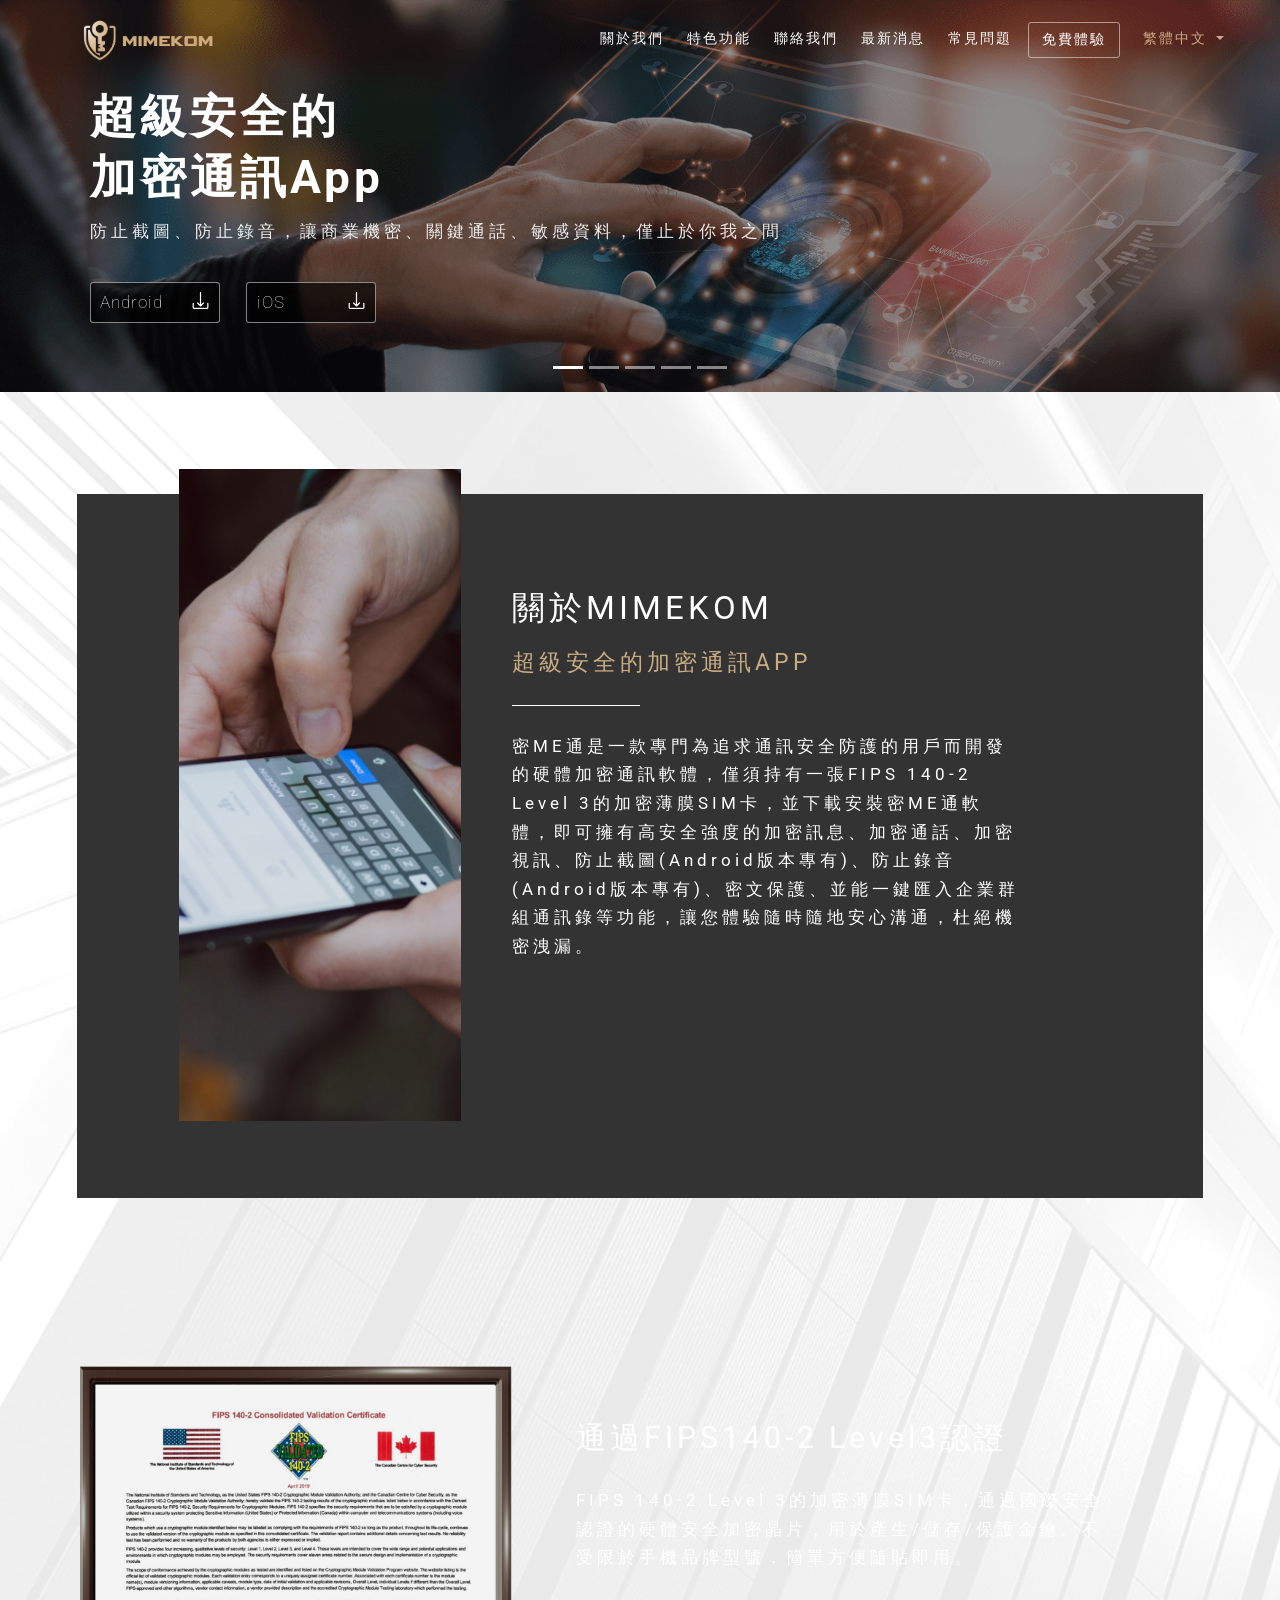
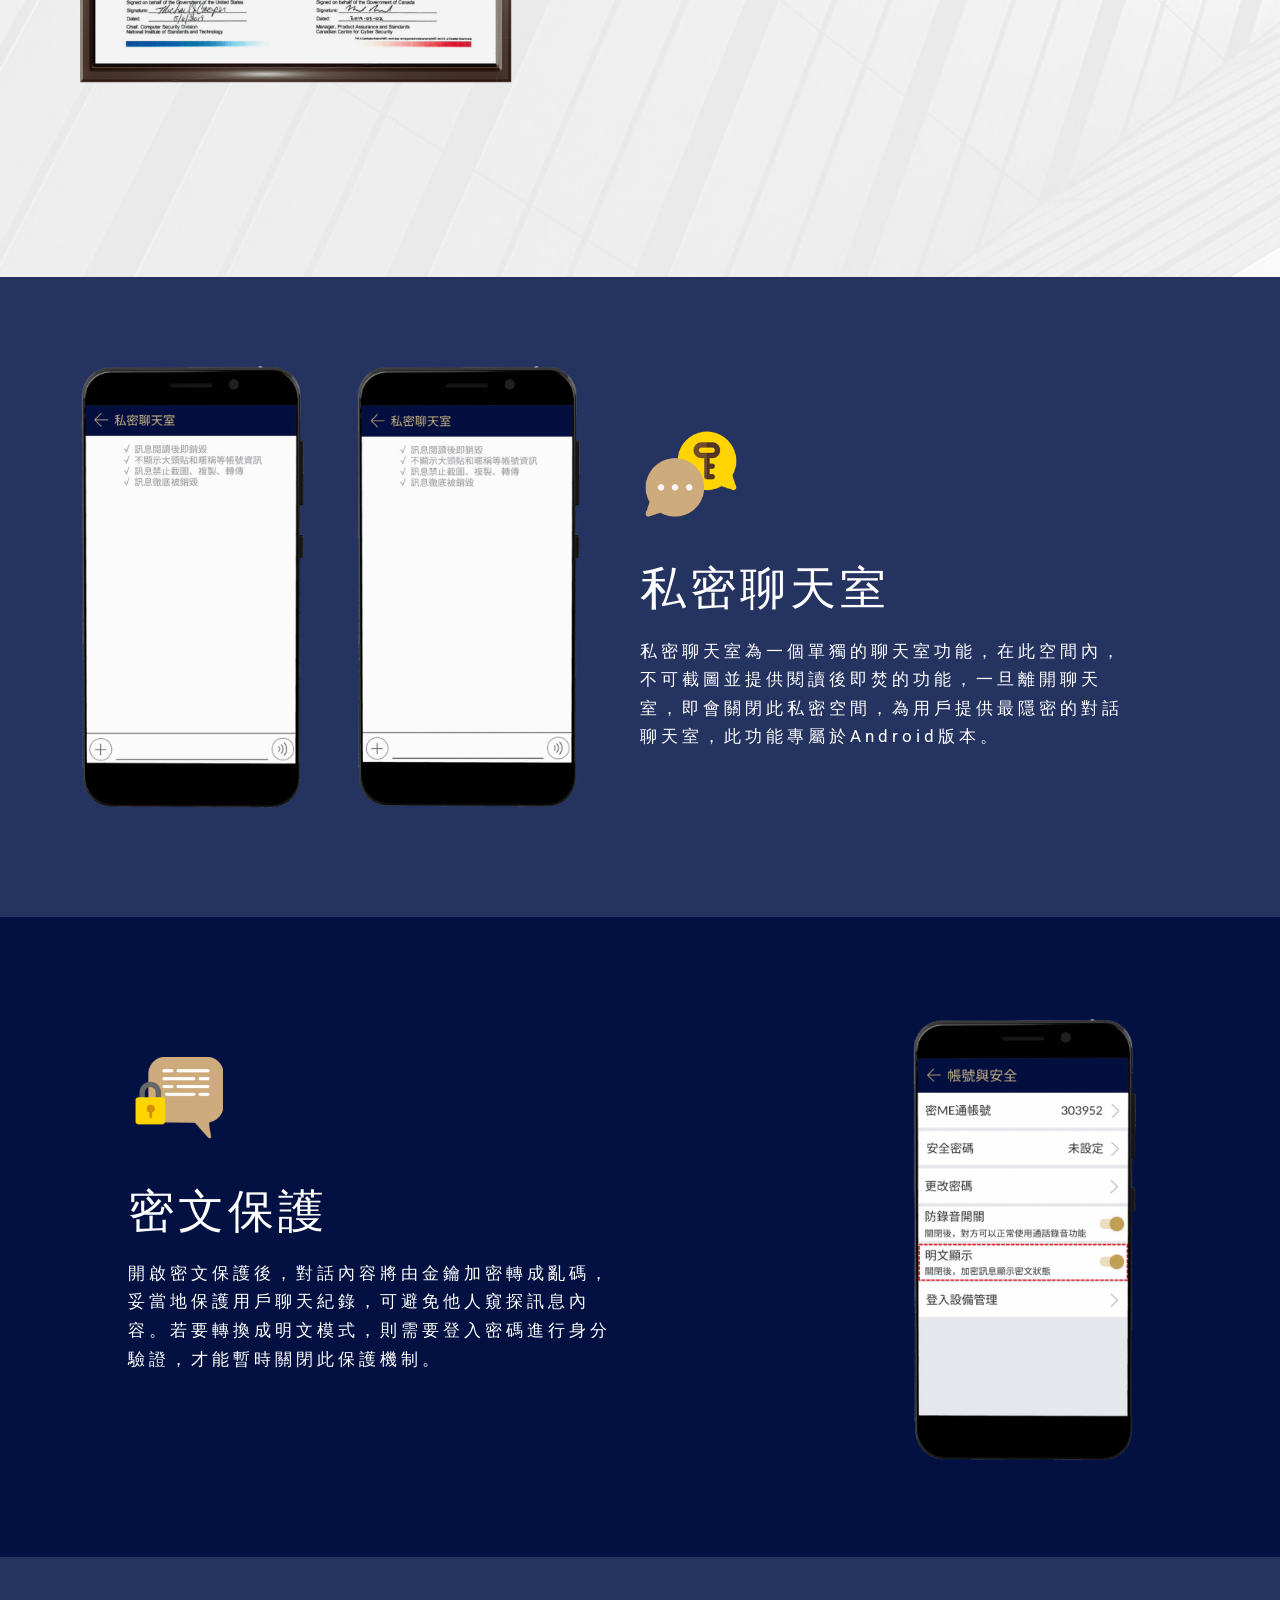
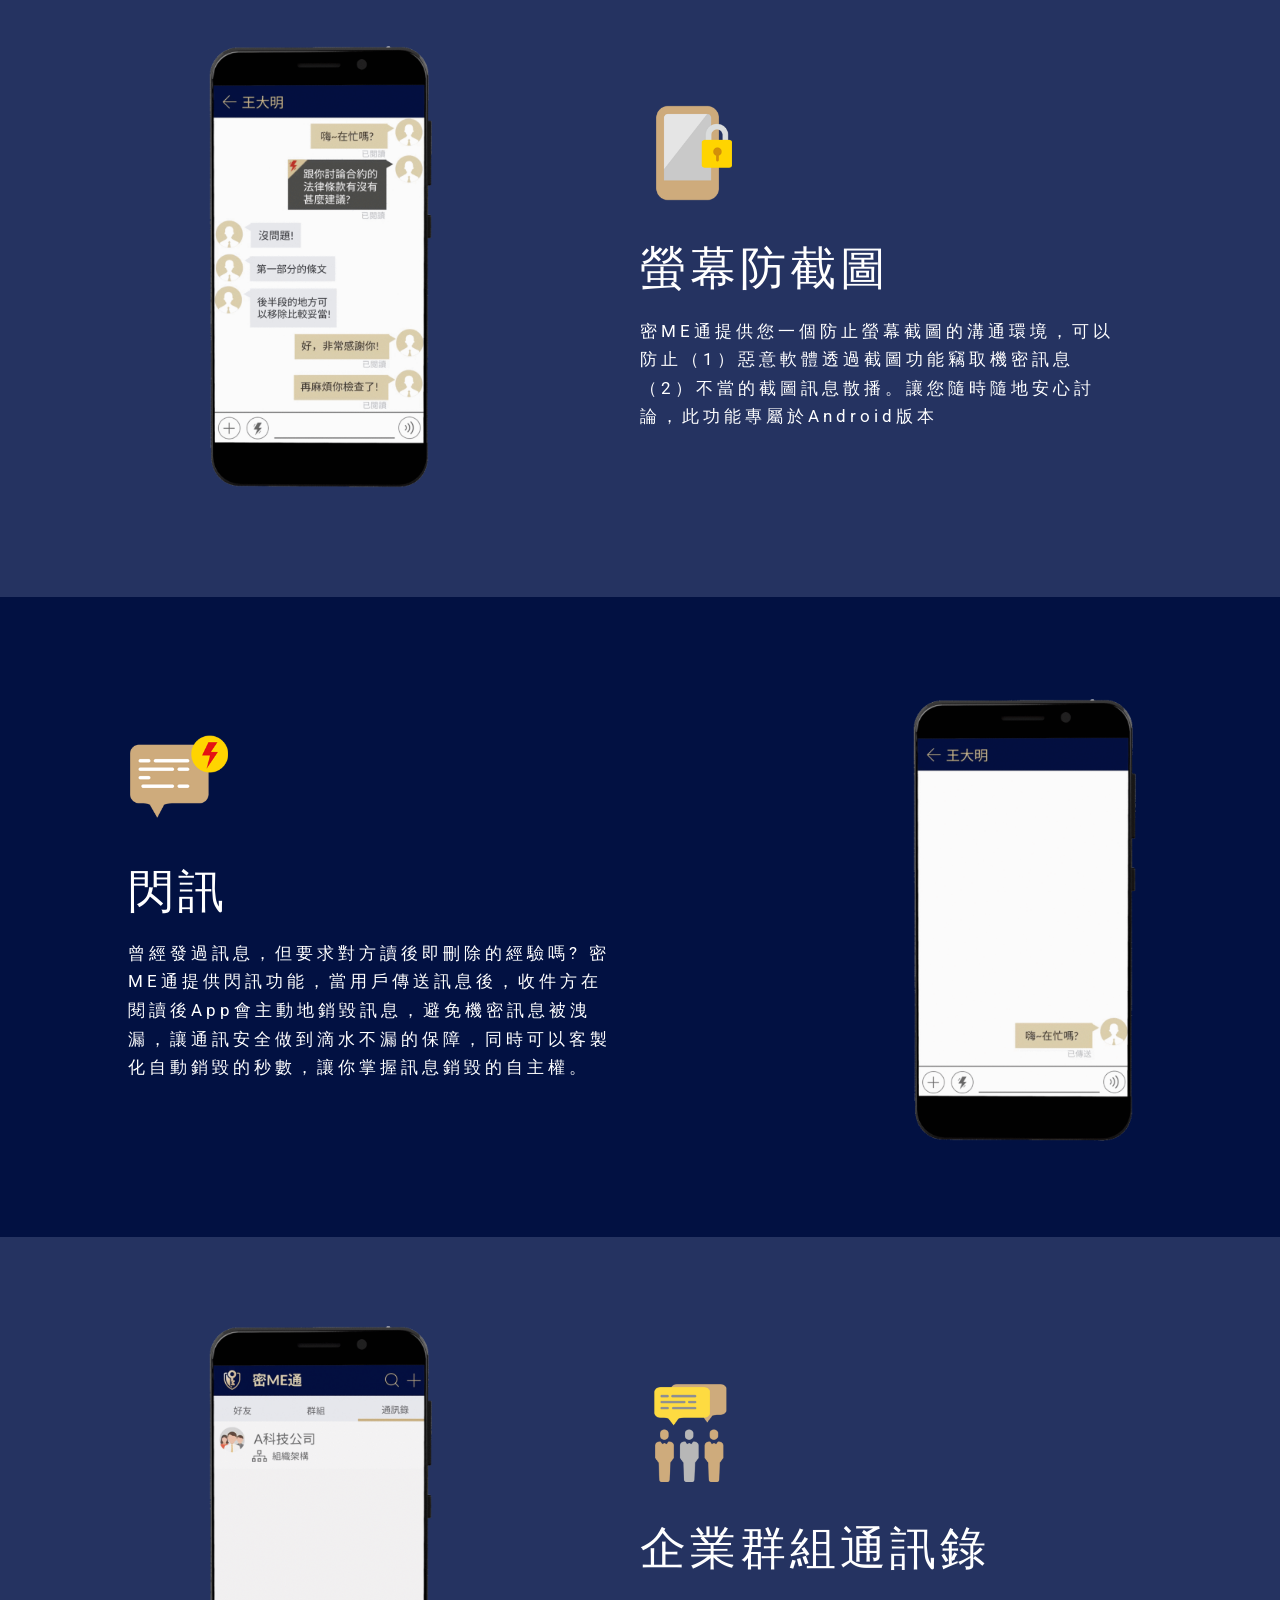
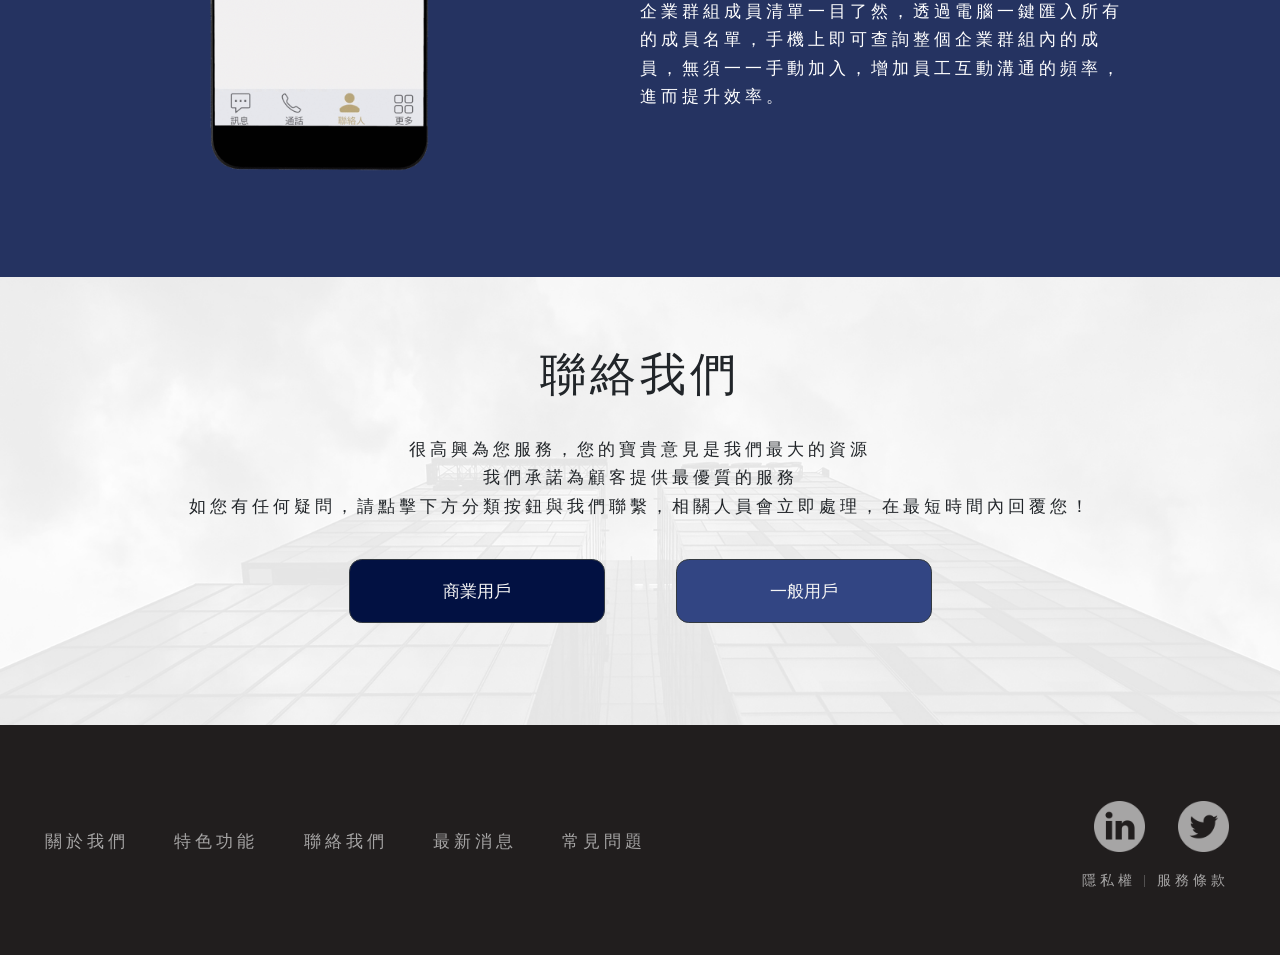
==== commit 96285c0f: "Update index.html" ====
--- a/index.html
+++ b/index.html
@@ -77,11 +77,11 @@
 	</nav>
 	<!-- Title -->
 	<div id="Title">
-		<!-- <img src="../../img/homepage/title_bg_01.png" style="display: none;">
+		<img src="../../img/homepage/title_bg_01.png" style="display: none;">
 		<img src="../../img/homepage/title_bg_02.png" style="display: none;">
 		<img src="../../img/homepage/title_bg_03.png" style="display: none;">
 		<img src="../../img/homepage/title_bg_04.png" style="display: none;">
-		<img src="../../img/homepage/title_bg_05.png" style="display: none;"> -->
+		<img src="../../img/homepage/title_bg_05.png" style="display: none;">
 		<img src="../../img/homepage/mobile01.png" style="display: none;">
 		<img src="../../img/homepage/mobile02.png" style="display: none;">
 		<img src="../../img/homepage/mobile03.png" style="display: none;">
@@ -278,14 +278,14 @@
 				<div class="text" data-aos="fade-up" data-aos-once="true">
 					<div class="icon"></div>
 					<p class="lg-title">螢幕防截圖</p>
-					<p class="lg-text">公司內部策略討論、主管交辦、客戶詢問許多日常生活中的小討論，可能一個無意的截圖動作，卻扭轉一間公司的未來，進而中斷與客戶的合作，截圖大多是無心之過，密ME通提供您一個防止螢幕截圖的環境，讓您隨時隨地安心討論，此功能專屬於Android版本。</p>
+					<p class="lg-text">密ME通提供您一個防止螢幕截圖的溝通環境，可以防止（1）惡意軟體透過截圖功能竊取機密訊息（2）不當的截圖訊息散播。讓您隨時隨地安心討論，此功能專屬於Android版本</p>
 				</div>
 			</div>
 			<div class="block-mobile">
 				<div class="text">
 					<div class="icon"></div>
 					<p class="xl-title">螢幕防截圖</p>
-					<p class="md-title">公司內部策略討論、主管交辦、客戶詢問許多日常生活中的小討論，可能一個無意的截圖動作，卻扭轉一間公司的未來，進而中斷與客戶的合作，截圖大多是無心之過，密ME通提供您一個防止螢幕截圖的環境，讓您隨時隨地安心討論，此功能專屬於Android版本。</p>
+					<p class="md-title">密ME通提供您一個防止螢幕截圖的溝通環境，可以防止（1）惡意軟體透過截圖功能竊取機密訊息（2）不當的截圖訊息散播。讓您隨時隨地安心討論，此功能專屬於Android版本</p>
 				</div>
 				<div class="phone4 phone"></div>
 			</div>
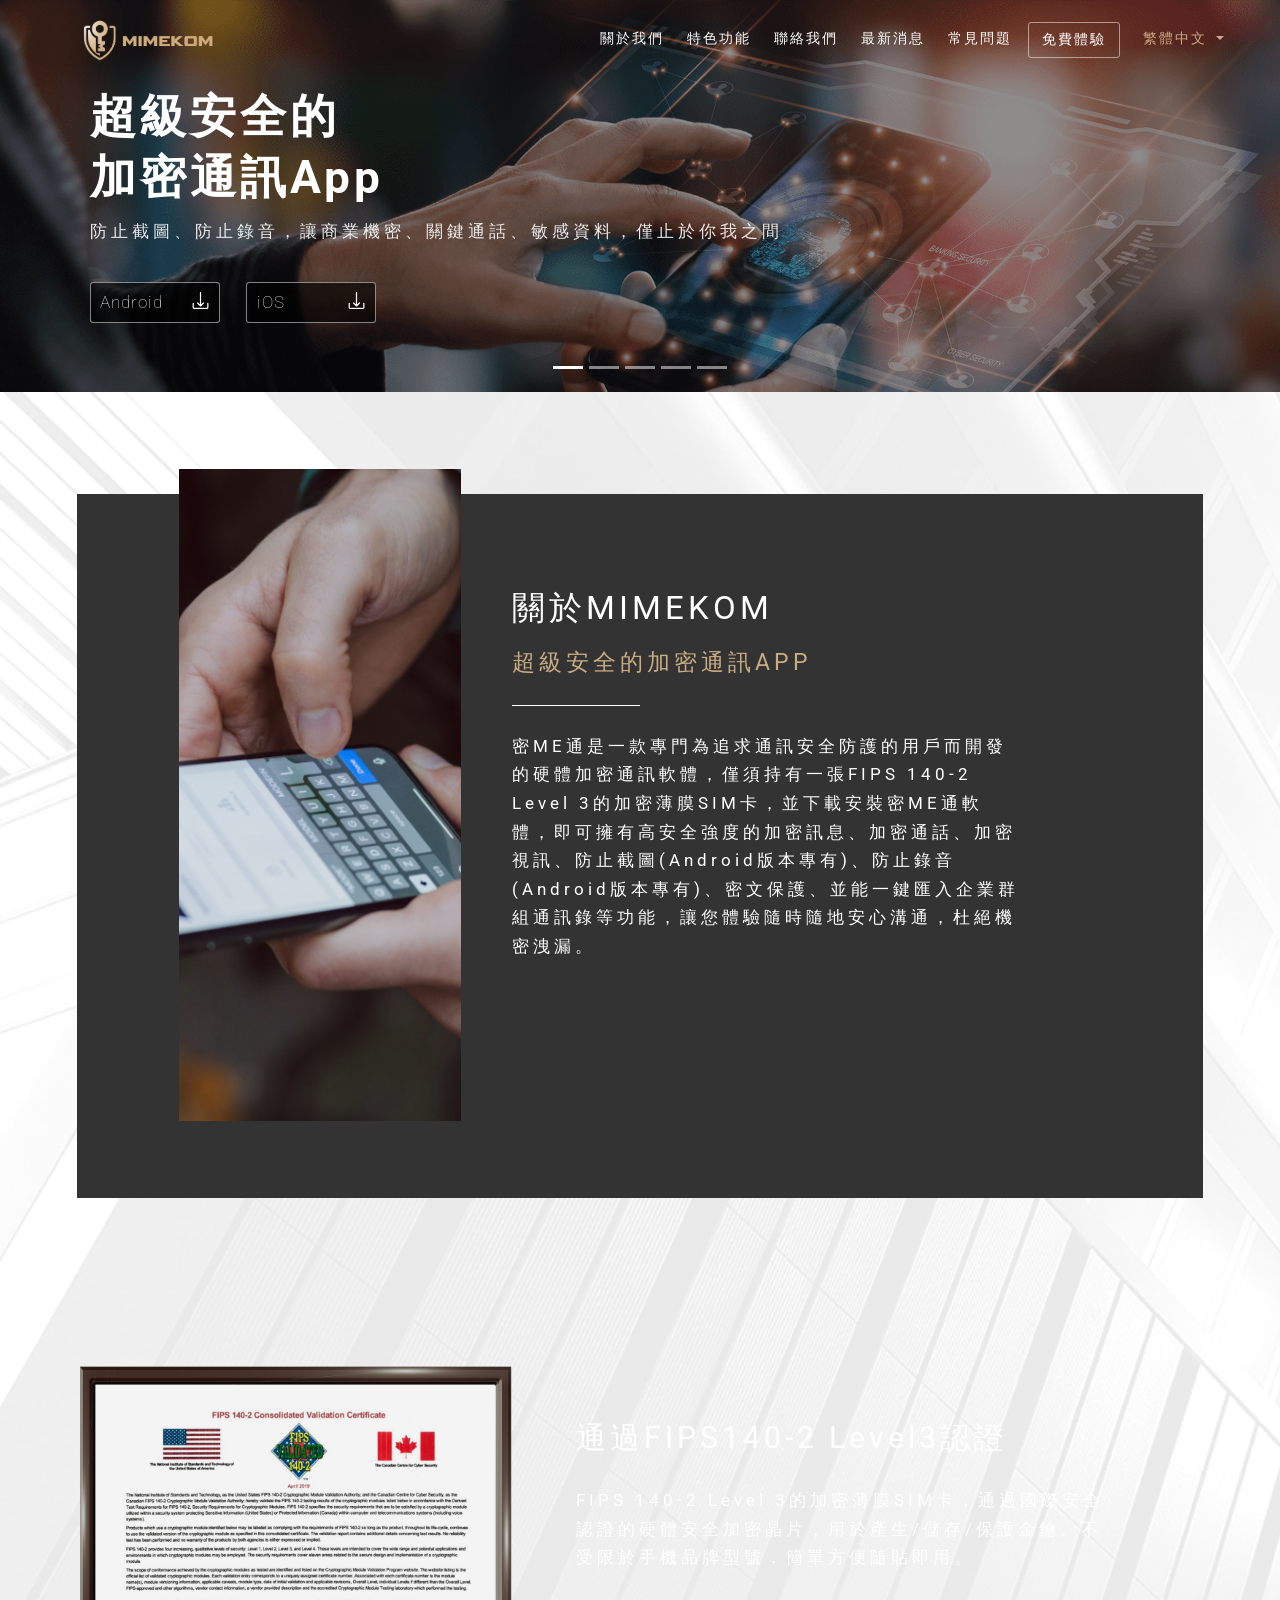
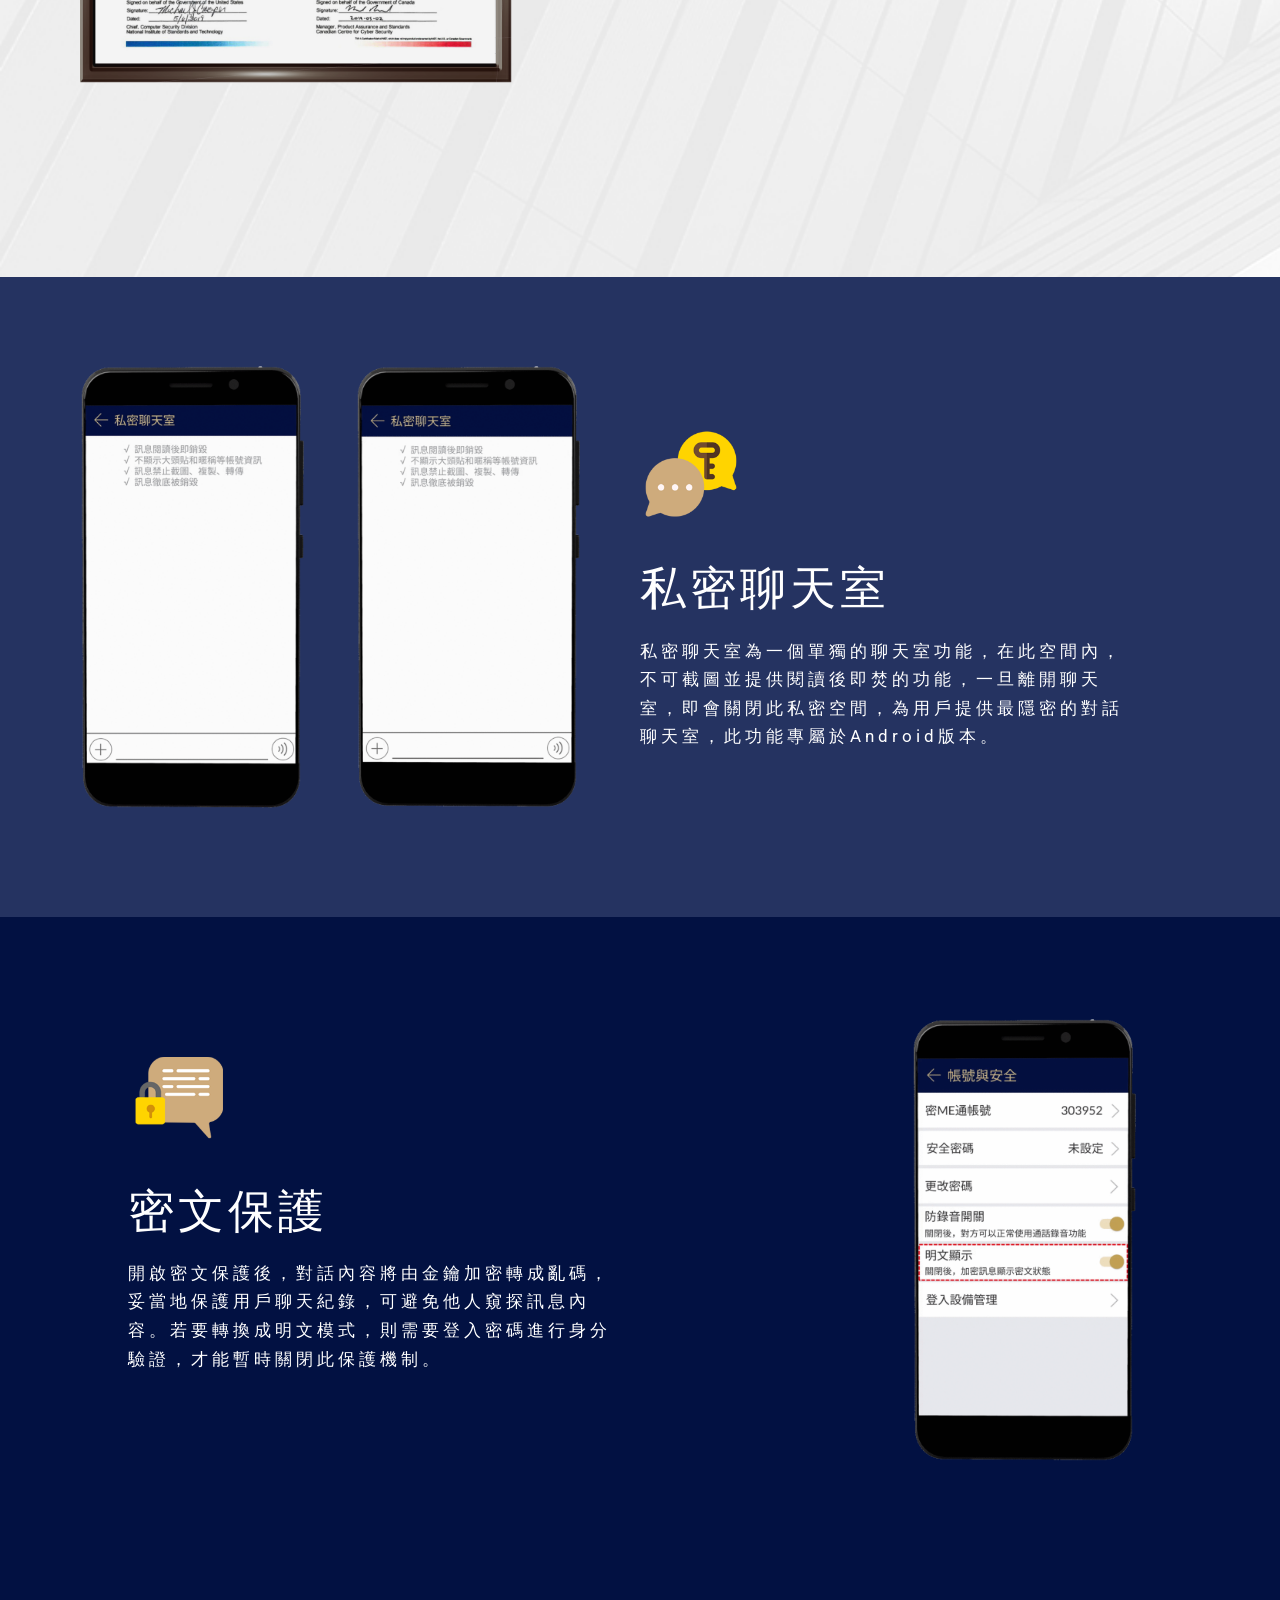
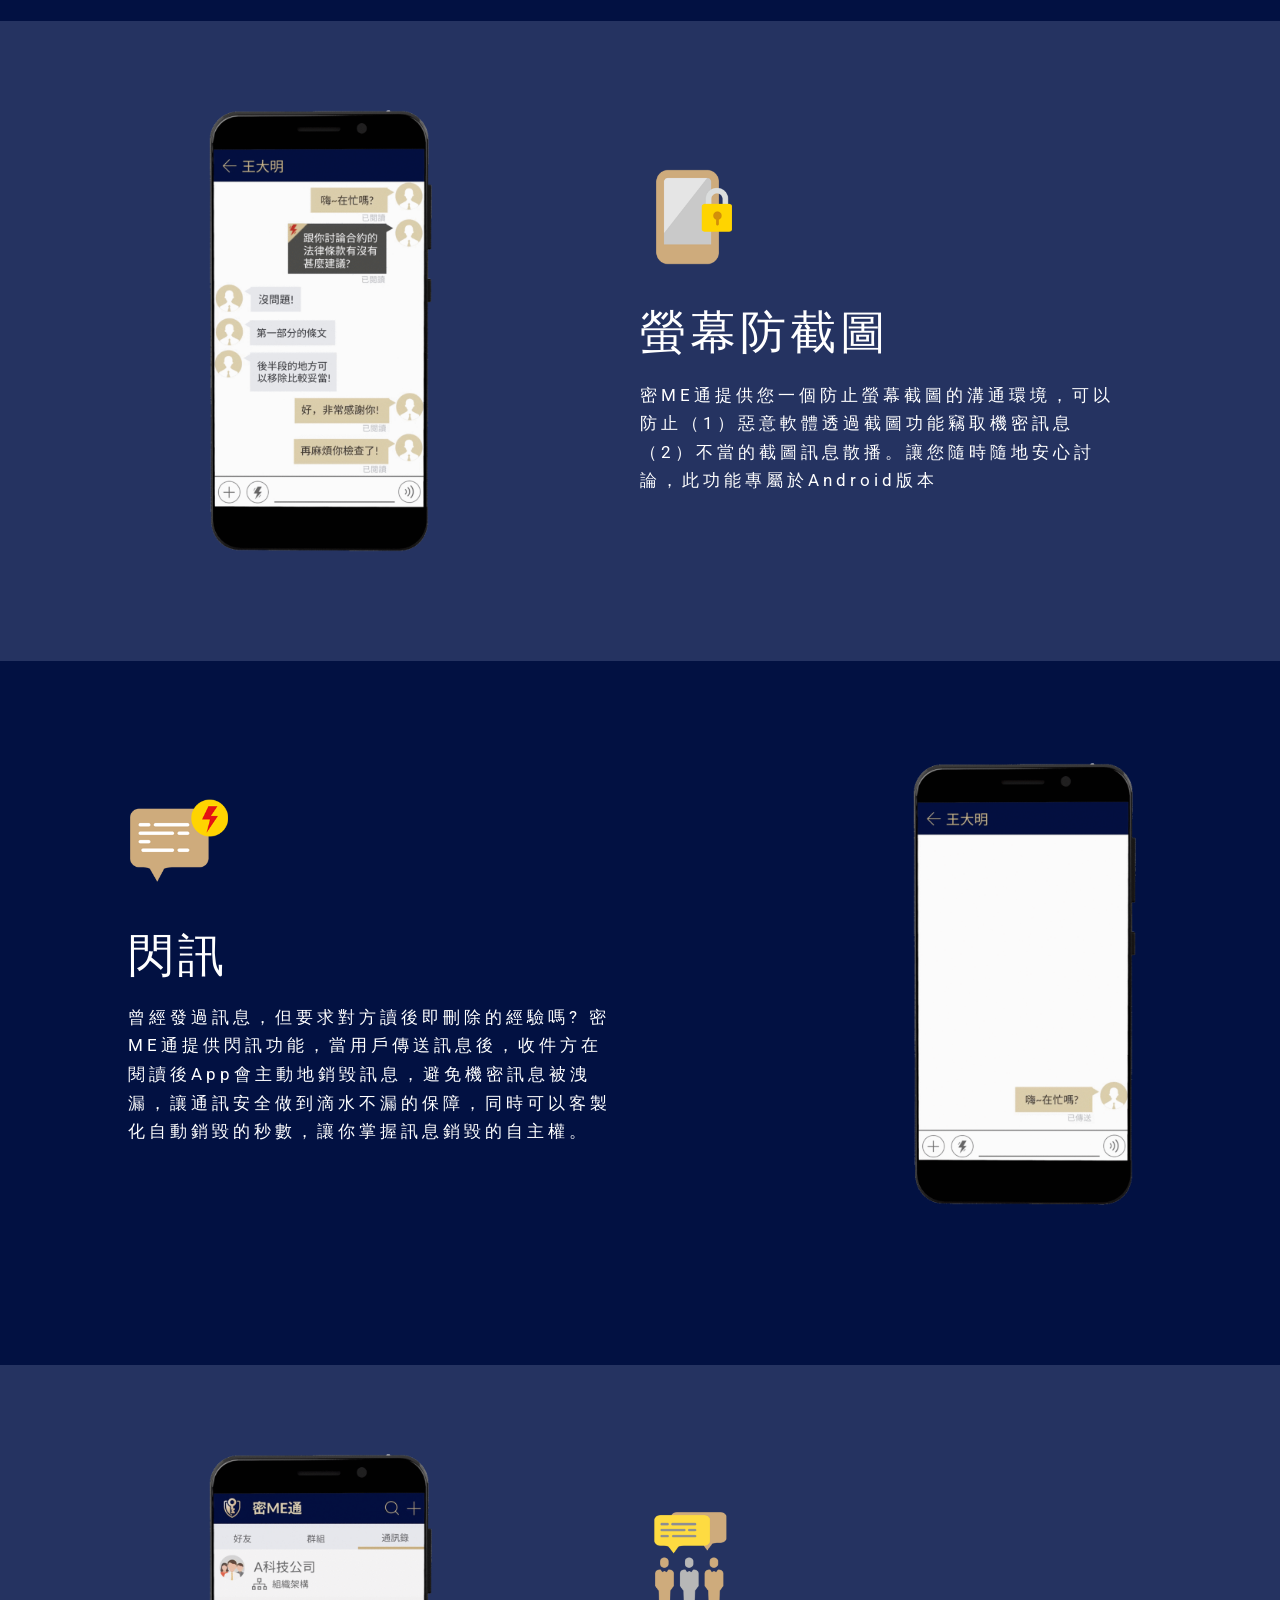
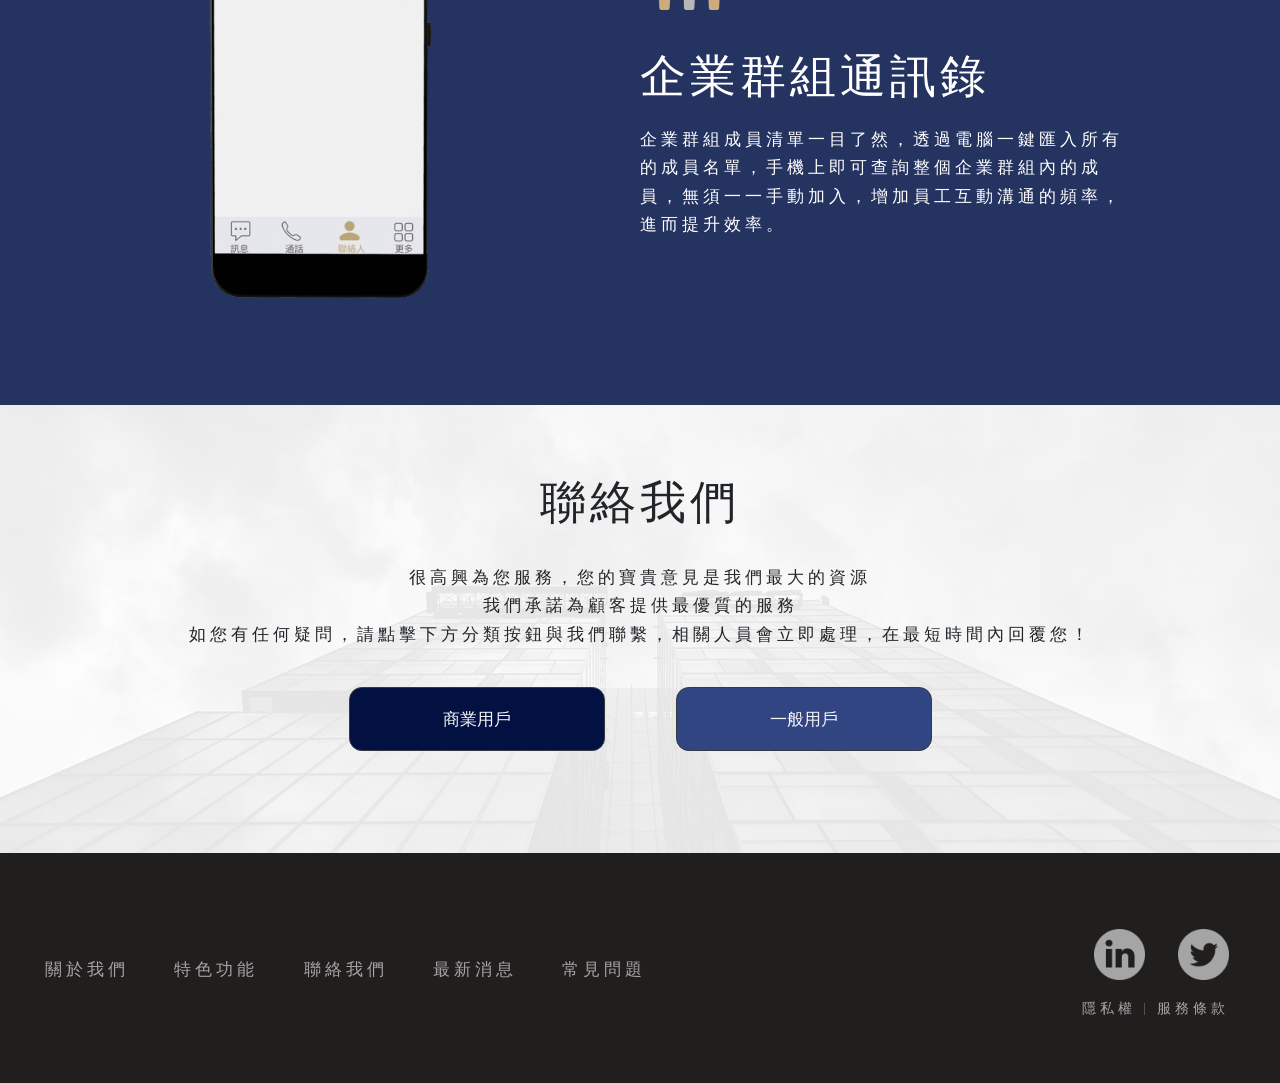
==== commit 0e25bccd: "link" ====
--- a/index.html
+++ b/index.html
@@ -162,7 +162,7 @@
 					<img src="img/download_icon_w.png">
 				</button>
 			</a>
-			<a href="android-dl.html">
+			<a href="android-dl.html#iosContent">
 				<button type="button" class="btn btn-outline-dark dl-btn">
 					<p class="lg-text" style="margin-bottom: 0;">iOS</p>
 					<img src="img/download_icon_w.png">
--- a/css/homepage/homepage.css
+++ b/css/homepage/homepage.css
@@ -85,11 +85,12 @@
 #Return-top .upper-part {
     background-color: #021142;
     color: white;
-    height: 12vw;
+    height: 10rem;
+    /* height: 12vw;
     min-height: 8rem;
-    max-height: 10rem;
+    max-height: 10rem; */
     width: 4vw;
-    padding: 1vw;
+    /* padding: 1vw; */
     text-decoration: none;
     display: flex;
     align-items: center;
@@ -124,7 +125,7 @@
     width: 88%;
     margin-left: 6%;
     margin-right: 6%;
-    height: 45vw;
+    height: 43vw;
 }
 #Information .about-mimekom .play-video {
     display: flex;
@@ -240,7 +241,7 @@
 #Feature .dark-block {
     background-color: #021142;
     width: 100%;
-    height: 50vw;
+    height: 55vw;
 }
 #Feature .block1 .block .phone1 {
     background-image: url("../../img/homepage/1.gif");
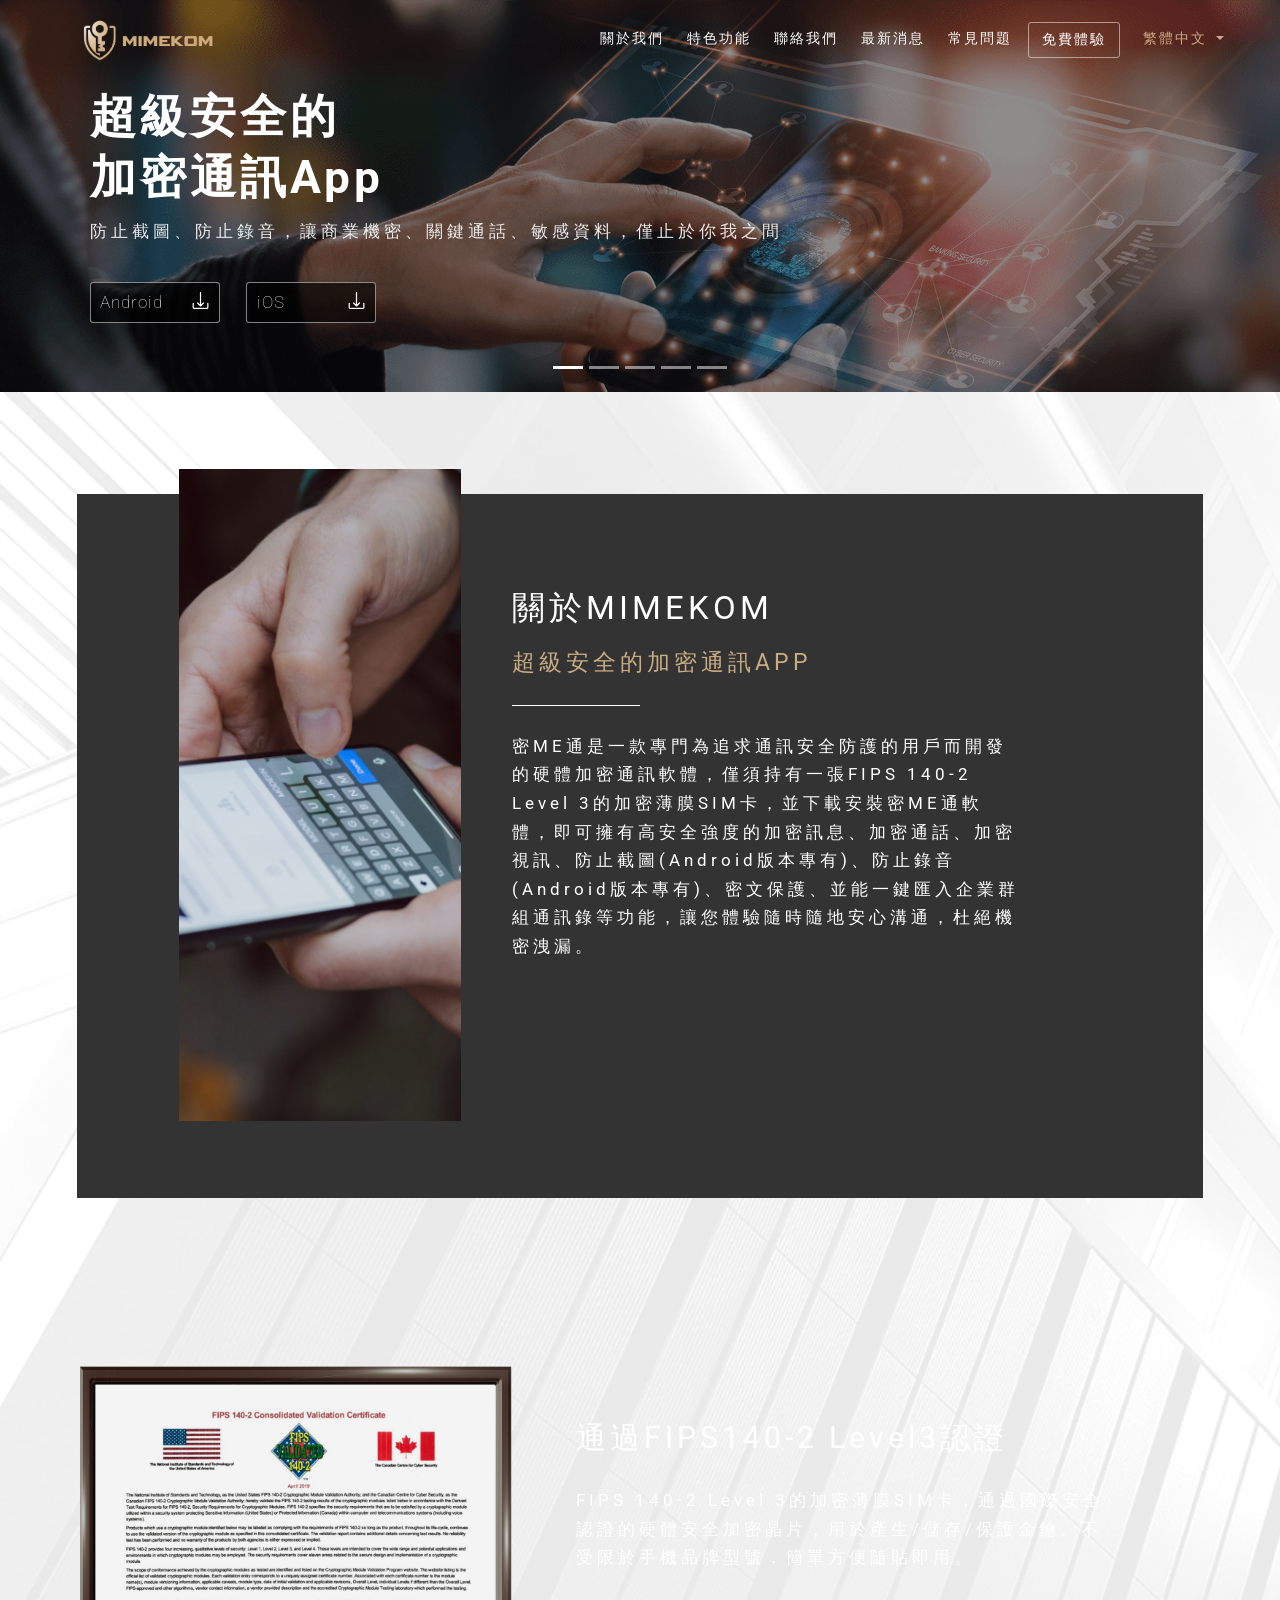
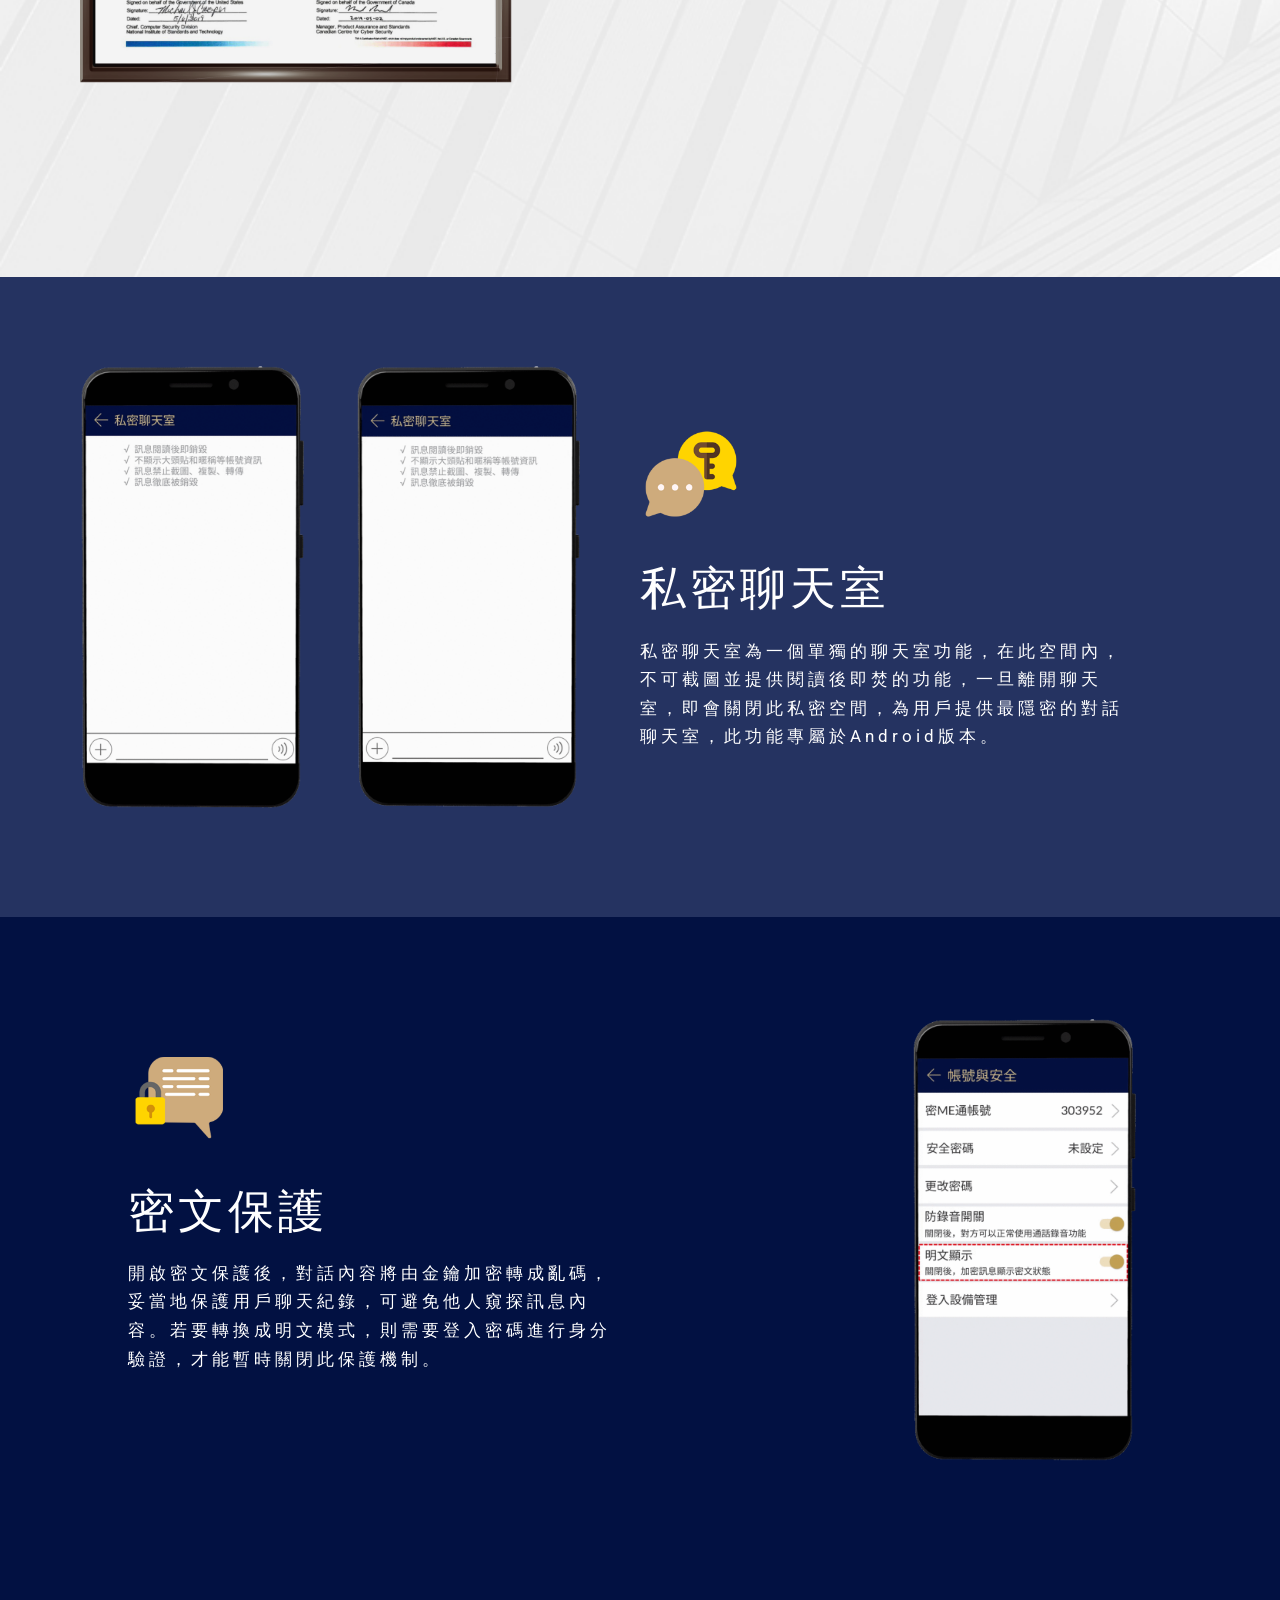
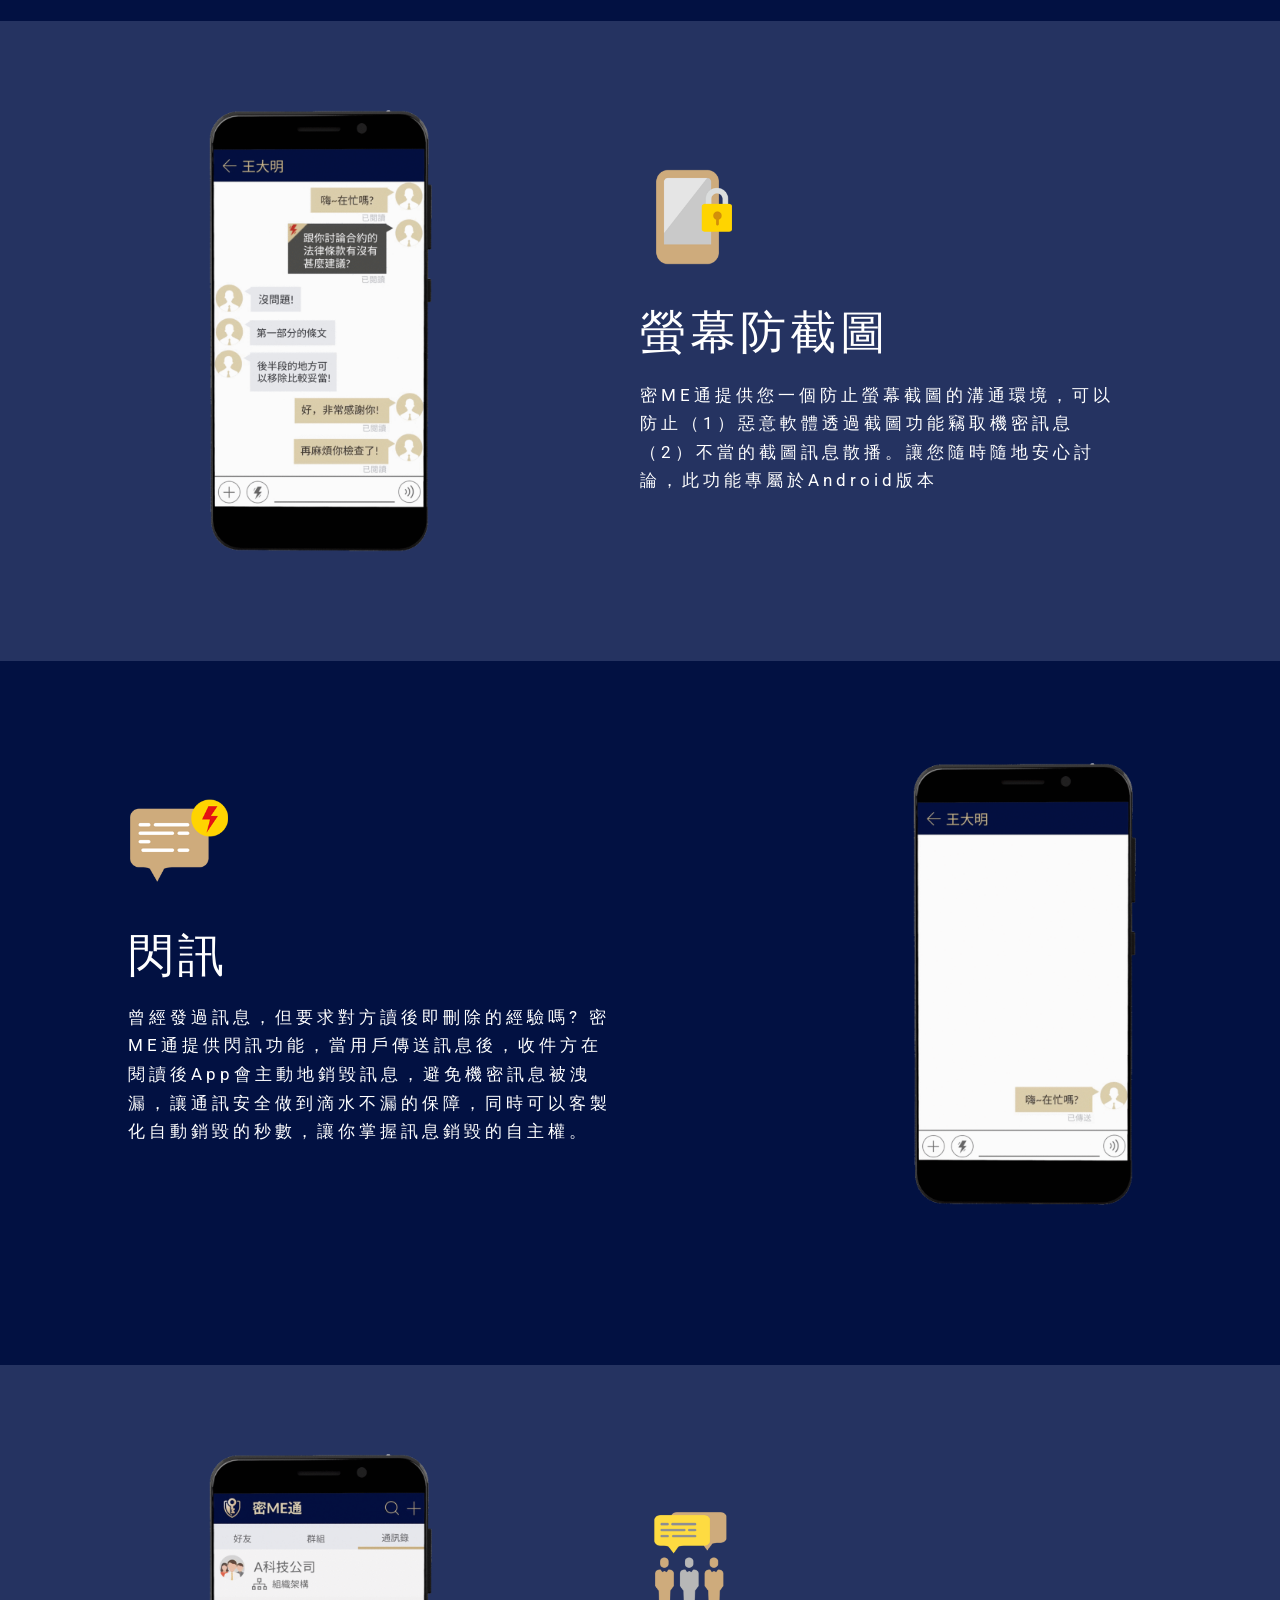
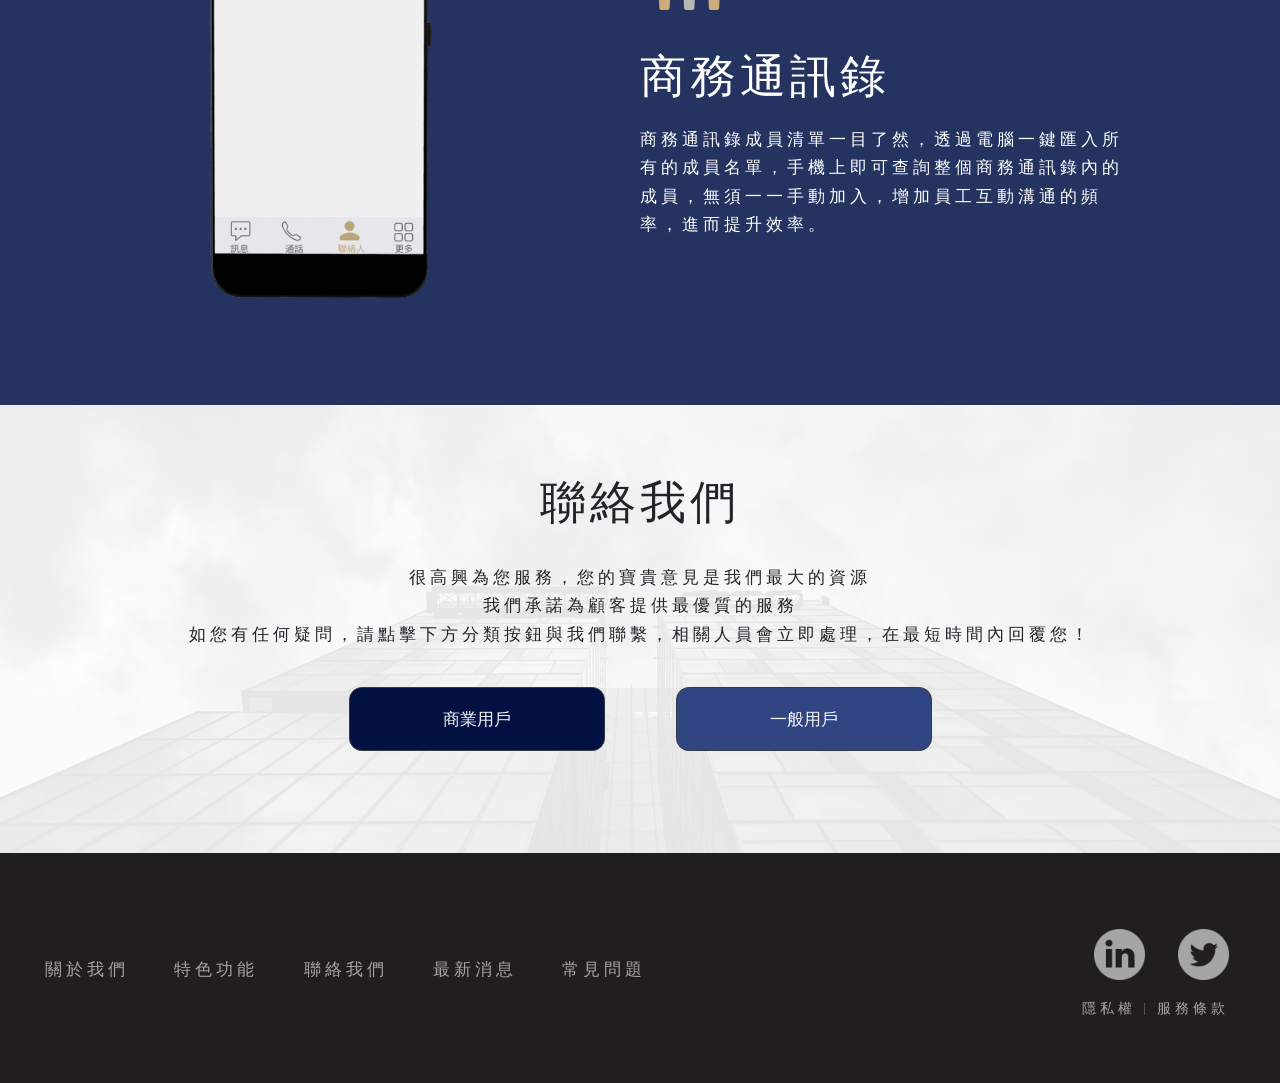
==== commit b00b920e: "cn update" ====
--- a/index.html
+++ b/index.html
@@ -202,7 +202,7 @@
 					<p class="xl-title">關於MIMEKOM</p>
 					<p class="md-title" style="color: #c9ac82;">超級安全的加密通訊APP</p>
 					<div class="line"></div>
-					<p class="sm-title" style="font-weight: lighter;">密ME通是一款專門為追求通訊安全防護的用戶而開發的硬體加密通訊軟體，僅須持有一張FIPS 140-2 Level 3的加密薄膜SIM卡，並下載安裝密ME通軟體，即可擁有高安全強度的加密訊息、加密通話、加密視訊、防止截圖(Android版本專有)、防止錄音(Android版本專有)、密文保護、並能一鍵匯入企業群組通訊錄等功能，讓您體驗隨時隨地安心溝通，杜絕機密洩漏。
+					<p class="sm-title" style="font-weight: lighter;">密ME通是一款專門為追求通訊安全防護的用戶而開發的硬體加密通訊軟體，僅須持有一張FIPS 140-2 Level 3的加密薄膜SIM卡，並下載安裝密ME通軟體，即可擁有高安全強度的加密訊息、加密通話、加密視訊、防止截圖(Android版本專有)、防止錄音(Android版本專有)、密文保護、並能一鍵匯入商務通訊錄等功能，讓您體驗隨時隨地安心溝通，杜絕機密洩漏。
 					</p>
 					<!-- <div data-toggle="modal" data-target="#Video-link" class="sm-title play-video">
 						觀看影片
@@ -315,8 +315,8 @@
 				<div class="phone1" data-aos="fade-right" data-aos-once="true"></div>
 				<div class="text" data-aos="fade-up" data-aos-once="true">
 					<div class="icon"></div>
-					<p class="lg-title">企業群組通訊錄</p>
-					<p class="lg-text">企業群組成員清單一目了然，透過電腦一鍵匯入所有的成員名單，手機上即可查詢整個企業群組內的成員，無須一一手動加入，增加員工互動溝通的頻率，進而提升效率。
+					<p class="lg-title">商務通訊錄</p>
+					<p class="lg-text">商務通訊錄成員清單一目了然，透過電腦一鍵匯入所有的成員名單，手機上即可查詢整個商務通訊錄內的成員，無須一一手動加入，增加員工互動溝通的頻率，進而提升效率。
 
 					</p>
 				</div>
@@ -324,9 +324,9 @@
 			<div class="block-mobile">
 				<div class="text">
 					<div class="icon"></div>
-					<p class="xl-title">企業群組通訊錄</p>
+					<p class="xl-title">商務通訊錄</p>
 					<p class="md-title">
-						企業群組成員清單一目了然，透過電腦一鍵匯入所有的成員名單，手機上即可查詢整個企業群組內的成員，無須一一手動加入，增加員工互動溝通的頻率，進而提升效率。</p>
+						商務通訊錄成員清單一目了然，透過電腦一鍵匯入所有的成員名單，手機上即可查詢整個商務通訊錄內的成員，無須一一手動加入，增加員工互動溝通的頻率，進而提升效率。</p>
 				</div>
 				<div class="phone6 phone"></div>
 			</div>
--- a/css/homepage/homepage.css
+++ b/css/homepage/homepage.css
@@ -90,7 +90,7 @@
     min-height: 8rem;
     max-height: 10rem; */
     width: 4vw;
-    /* padding: 1vw; */
+    padding: 1vw;
     text-decoration: none;
     display: flex;
     align-items: center;
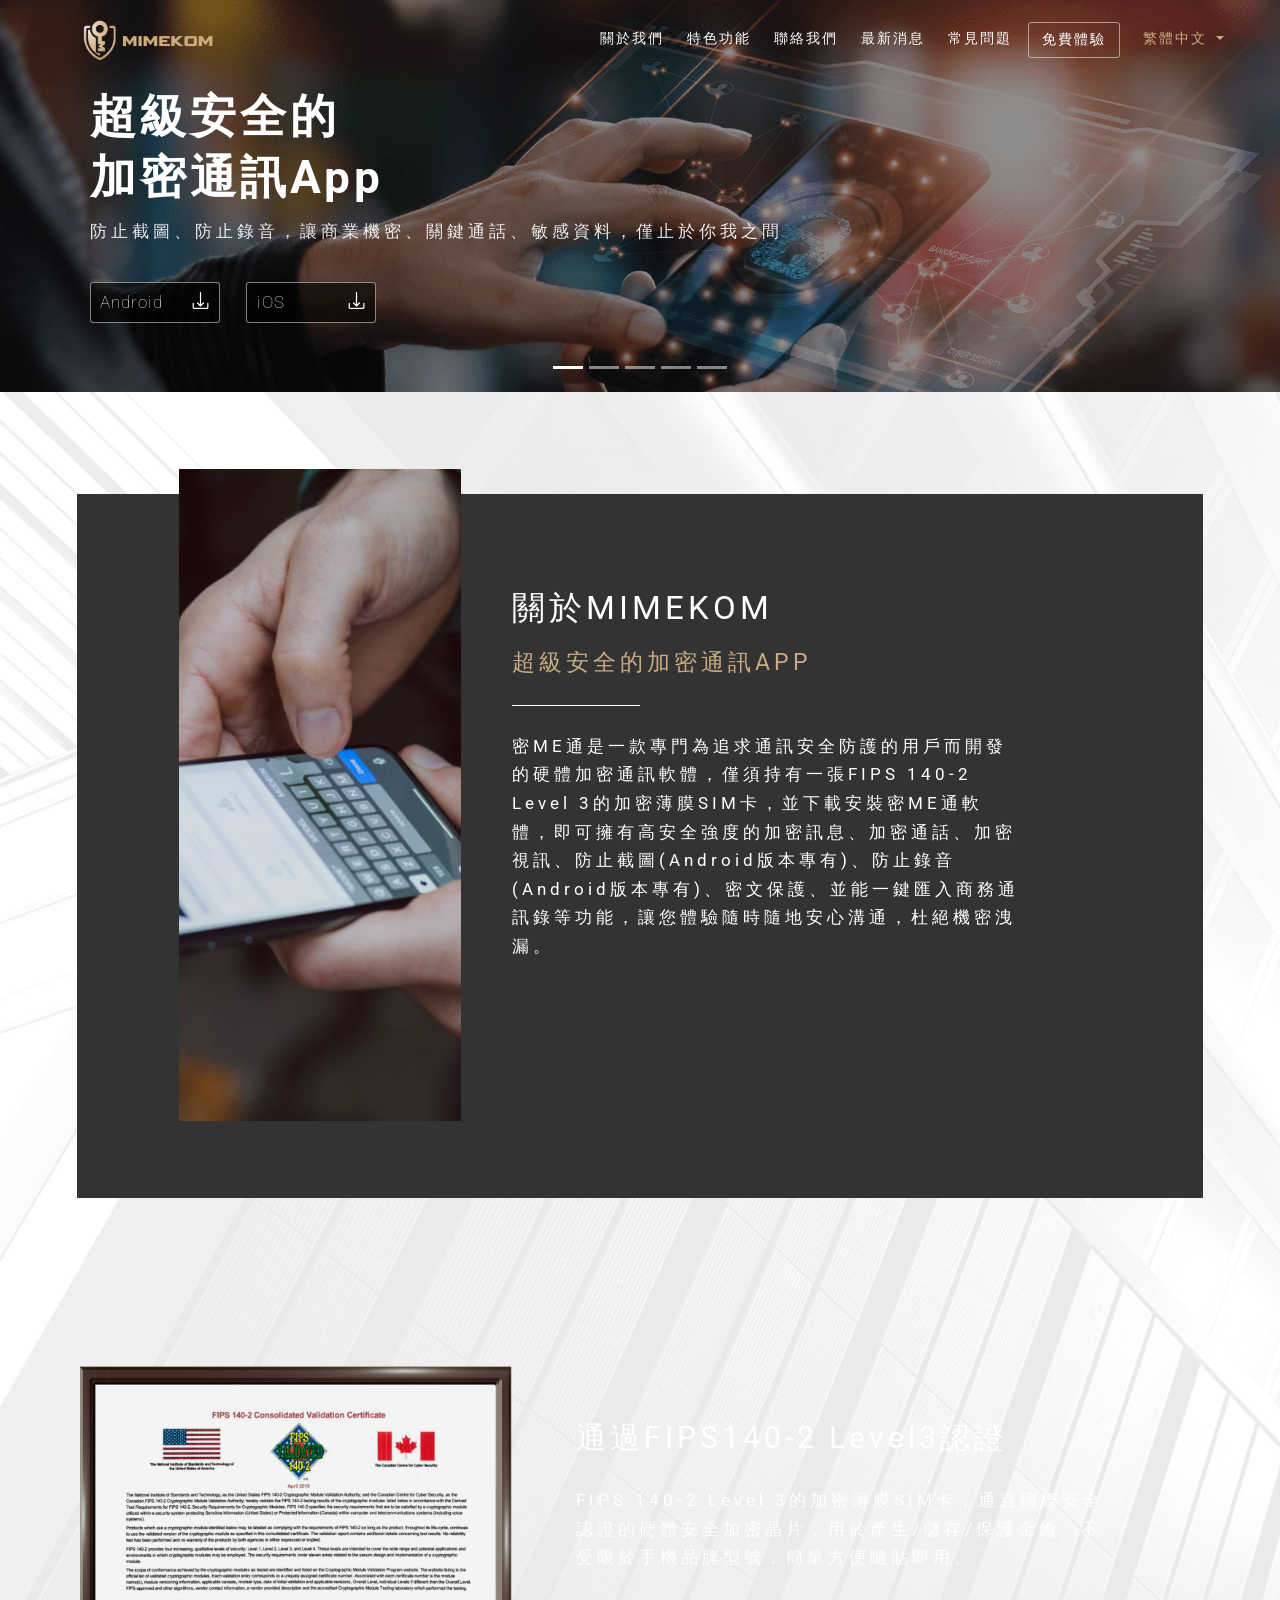
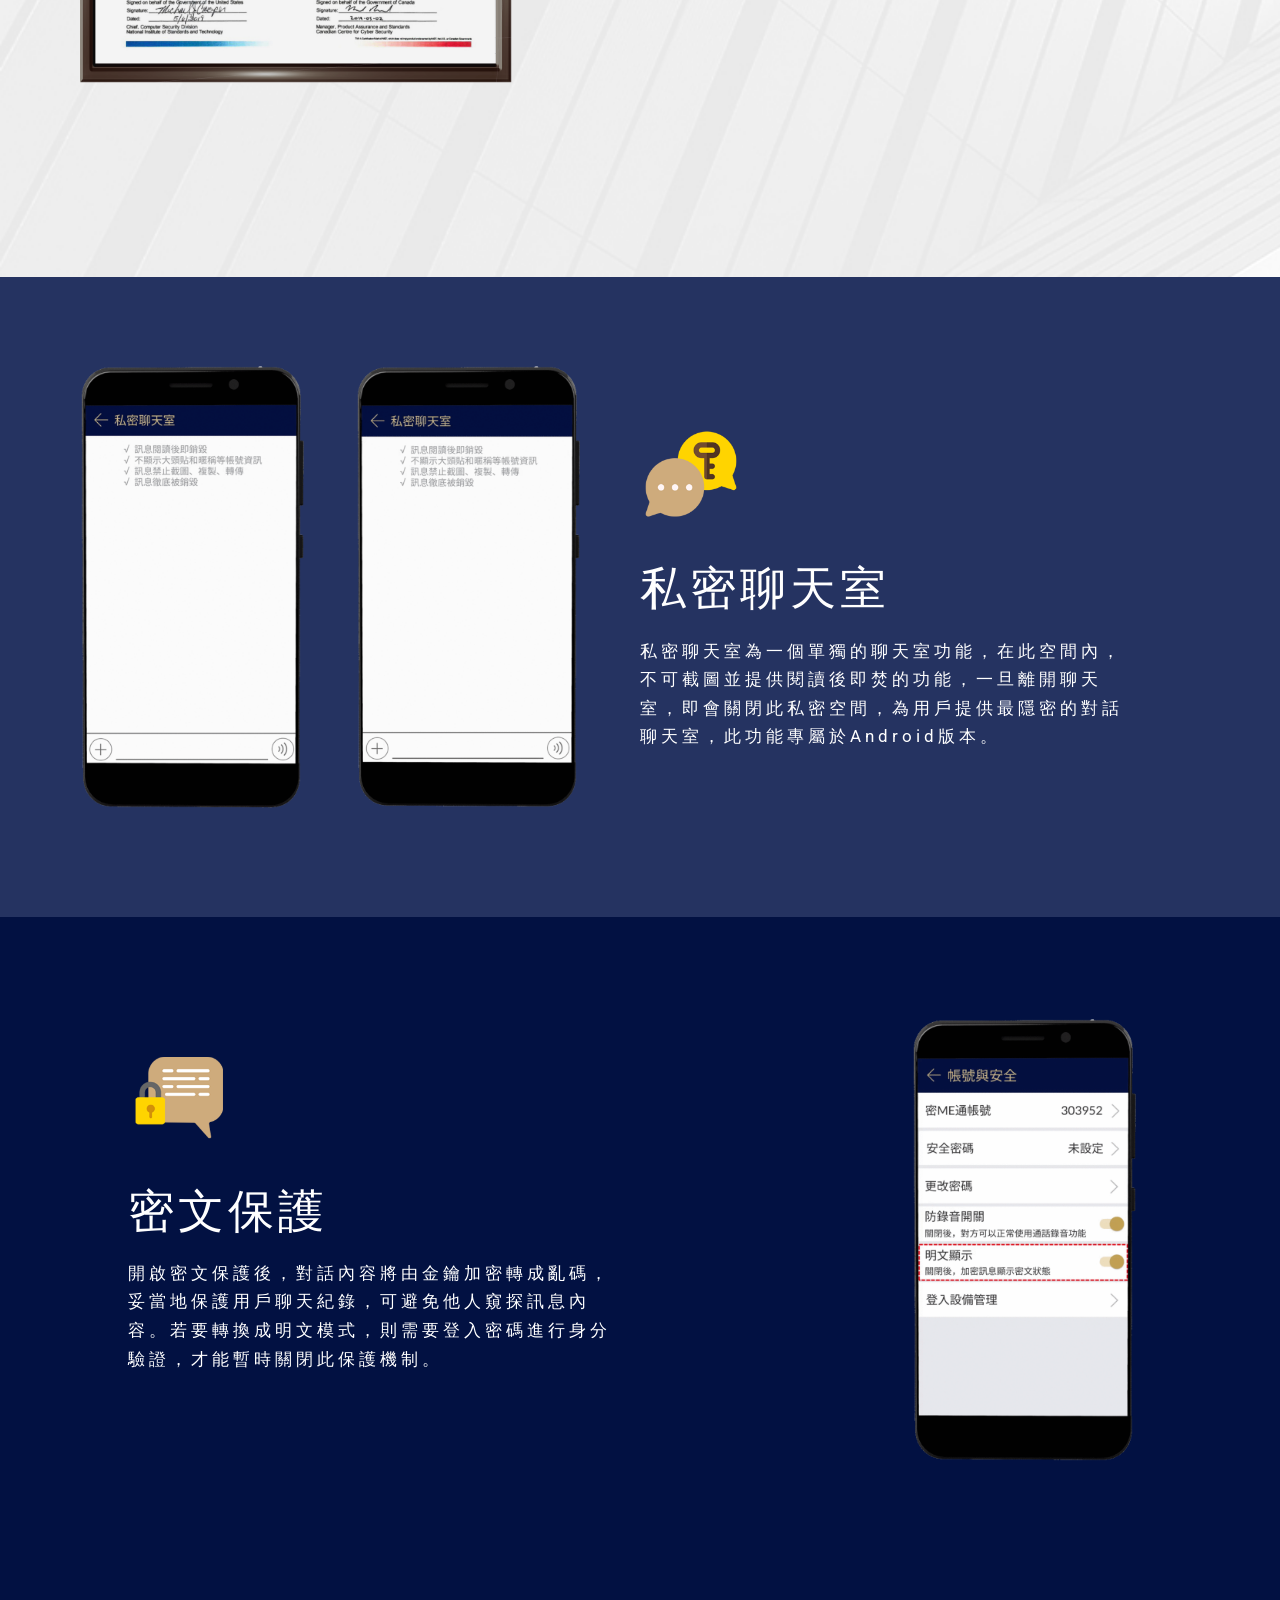
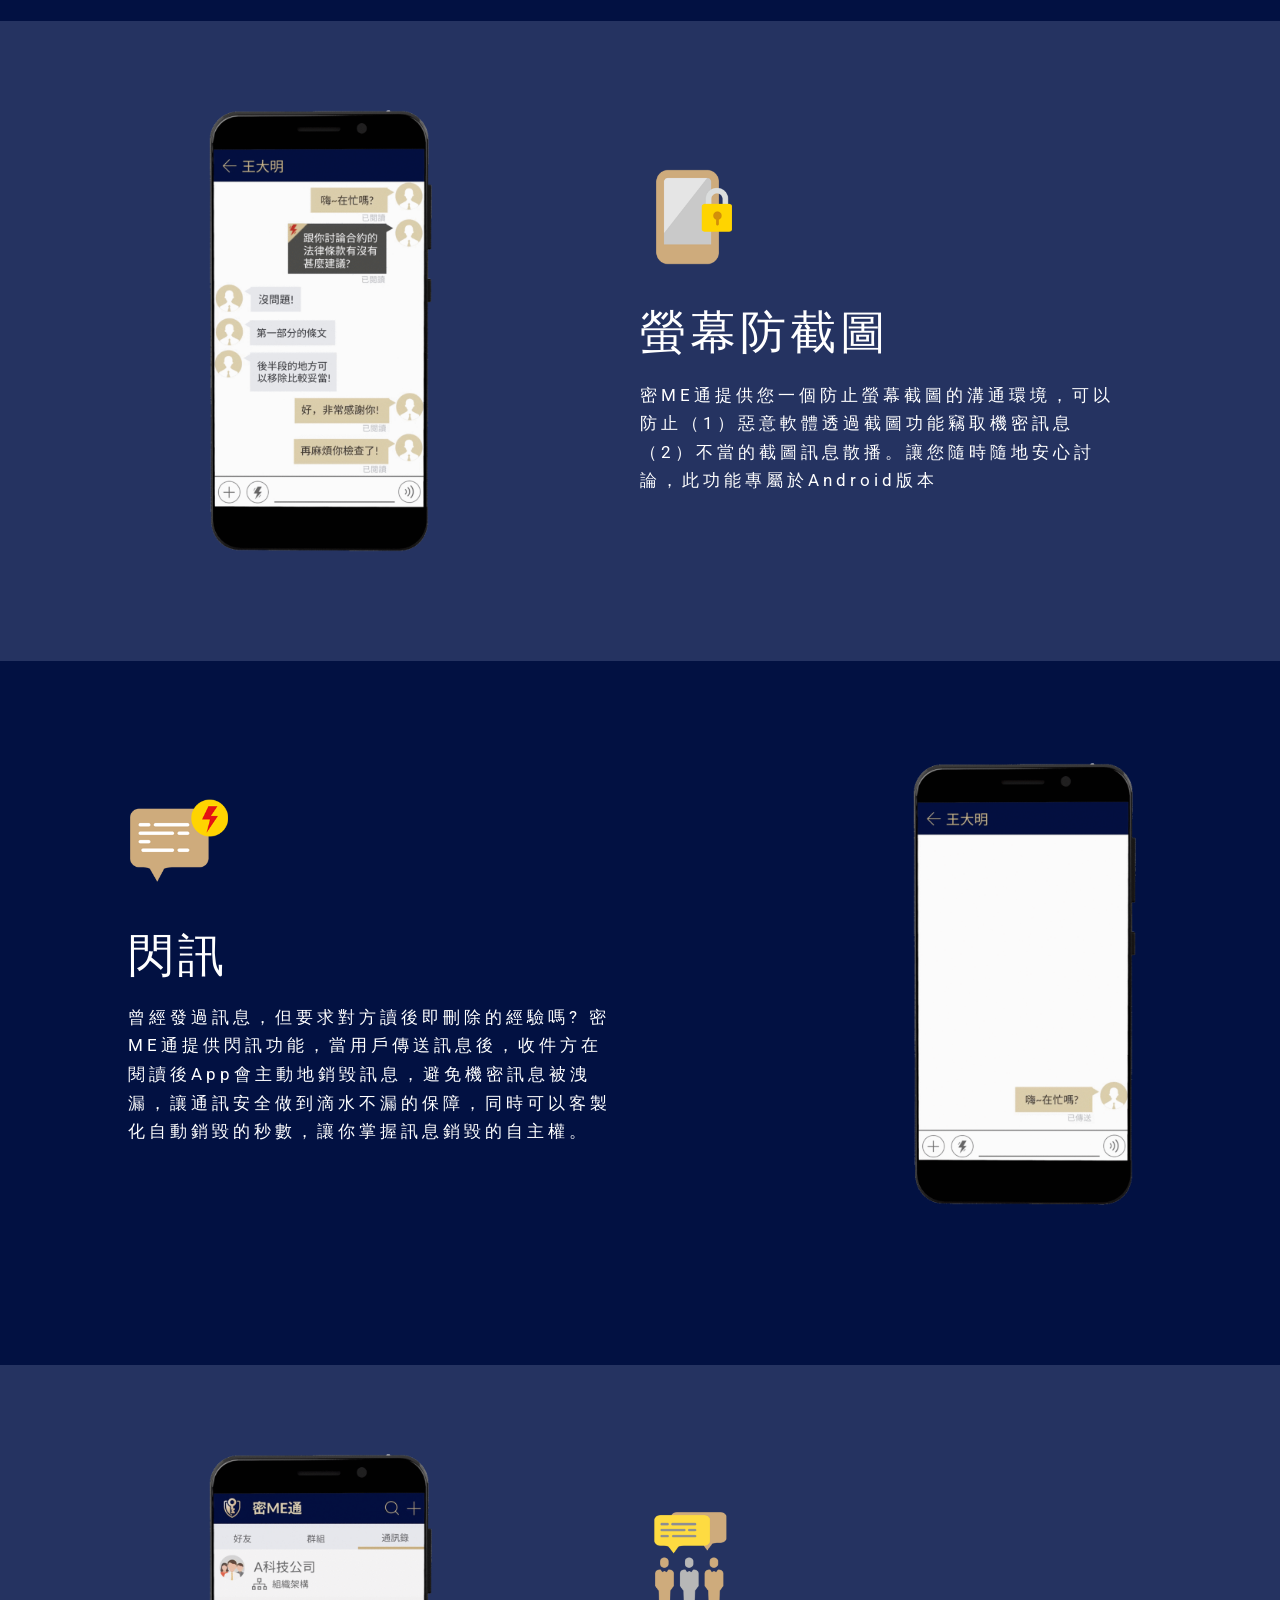
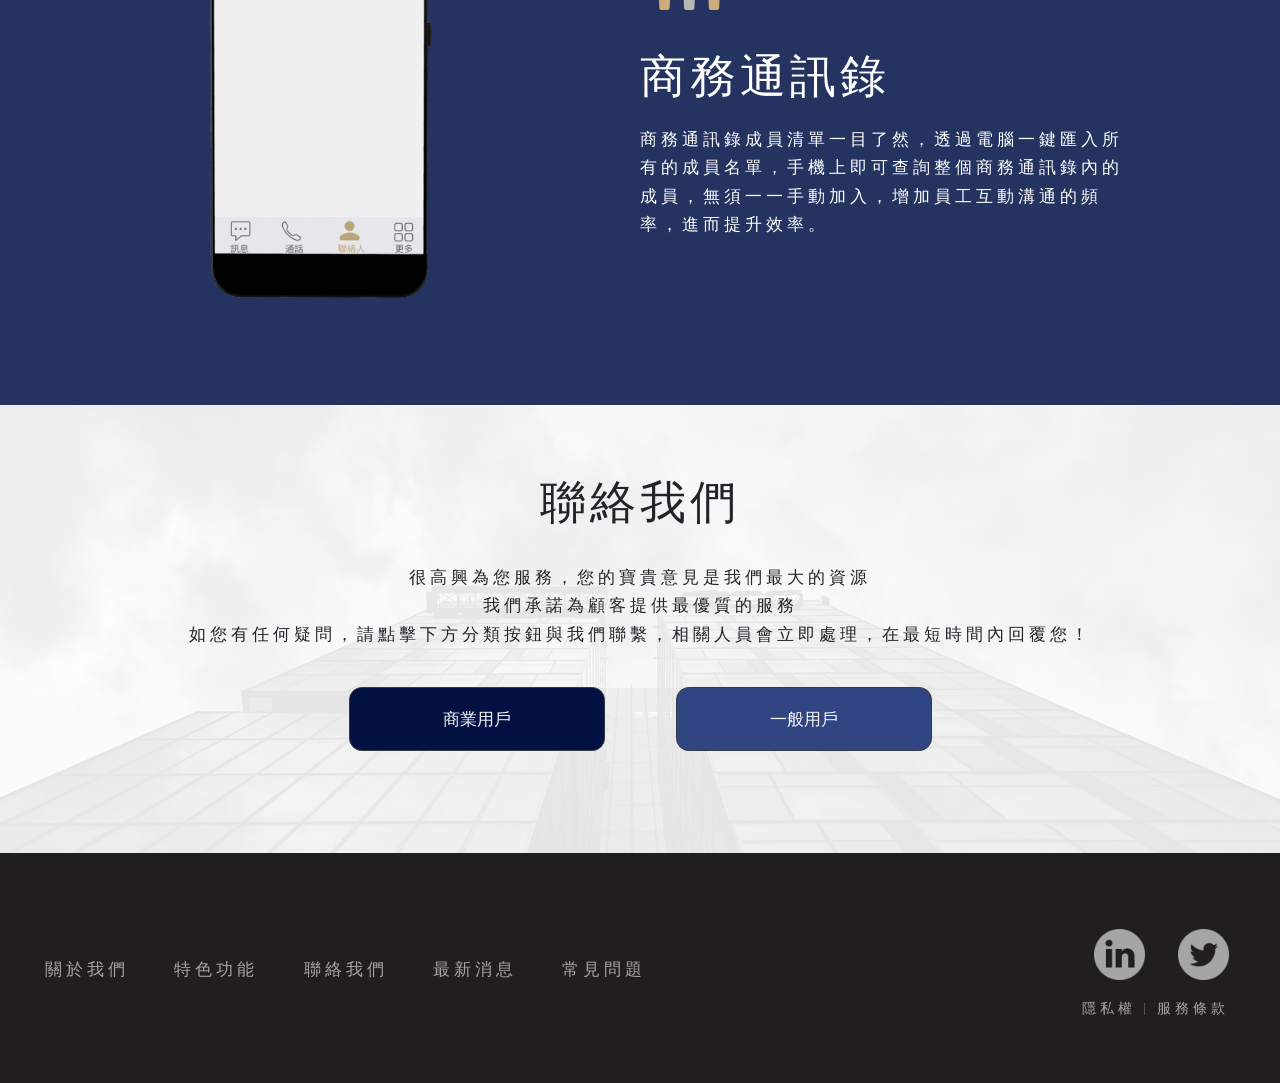
==== commit 9aded967: "2/3" ====
--- a/index.html
+++ b/index.html
@@ -189,7 +189,7 @@
 					<p class="lg-title">關於MIMEKOM</p>
 					<p class="sm-title">超級安全的加密通訊APP</p>
 					<div class="line"></div>
-					<p class="lg-text">密ME通是一款專門為追求通訊安全防護的用戶而開發的硬體加密通訊軟體，僅須持有一張FIPS 140-2 Level 3的加密薄膜SIM卡，並下載安裝密ME通軟體，即可擁有高安全強度的加密訊息、加密通話、加密視訊、防止截圖(Android版本專有)、防止錄音(Android版本專有)、密文保護、並能一鍵匯入企業群組通訊錄等功能，讓您體驗隨時隨地安心溝通，杜絕機密洩漏。
+					<p class="lg-text">密ME通是一款專門為追求通訊安全防護的用戶而開發的硬體加密通訊軟體，僅須持有一張FIPS 140-2 Level 3的加密薄膜SIM卡，並下載安裝密ME通軟體，即可擁有高安全強度的加密訊息、加密通話、加密視訊、防止截圖(Android版本專有)、防止錄音(Android版本專有)、密文保護、並能一鍵匯入商務通訊錄等功能，讓您體驗隨時隨地安心溝通，杜絕機密洩漏。
 					</p>
 					<!-- <div data-toggle="modal" data-target="#Video-link" class="lg-text play-video">
 						觀看影片
